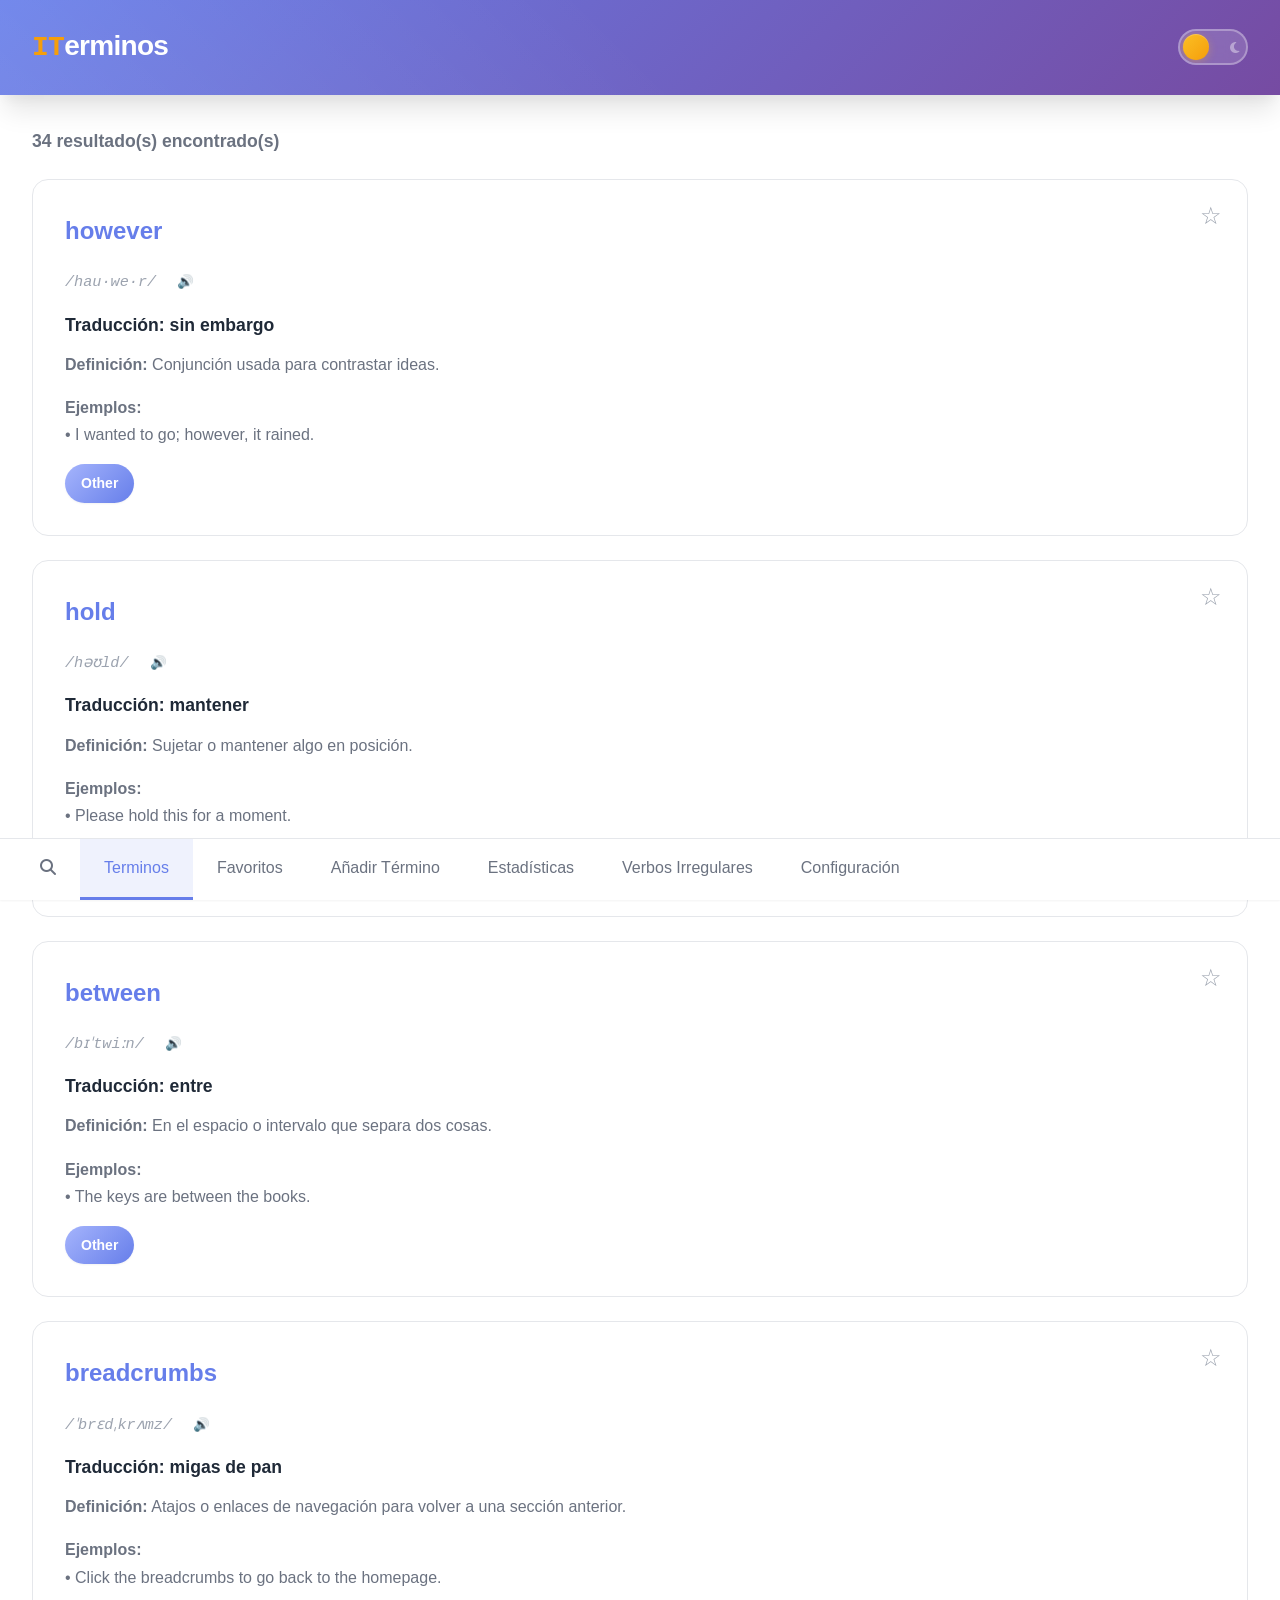
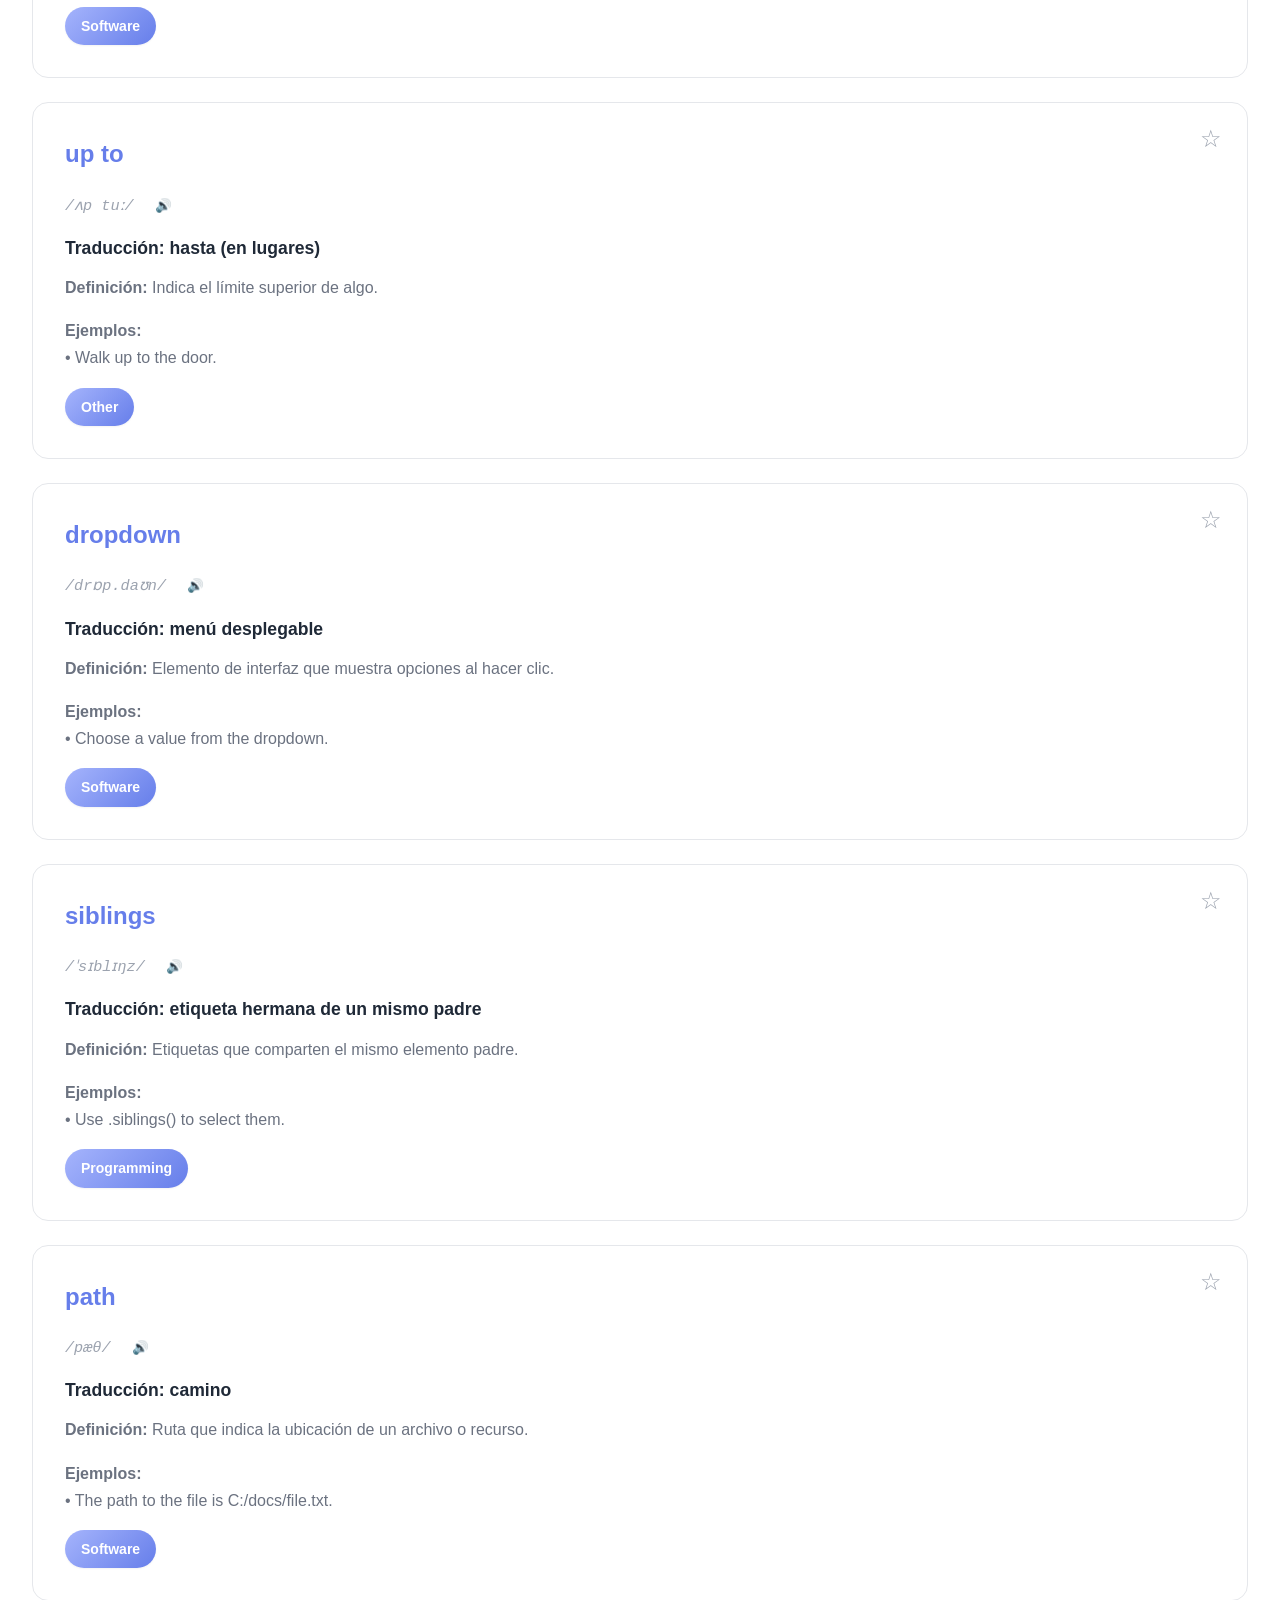
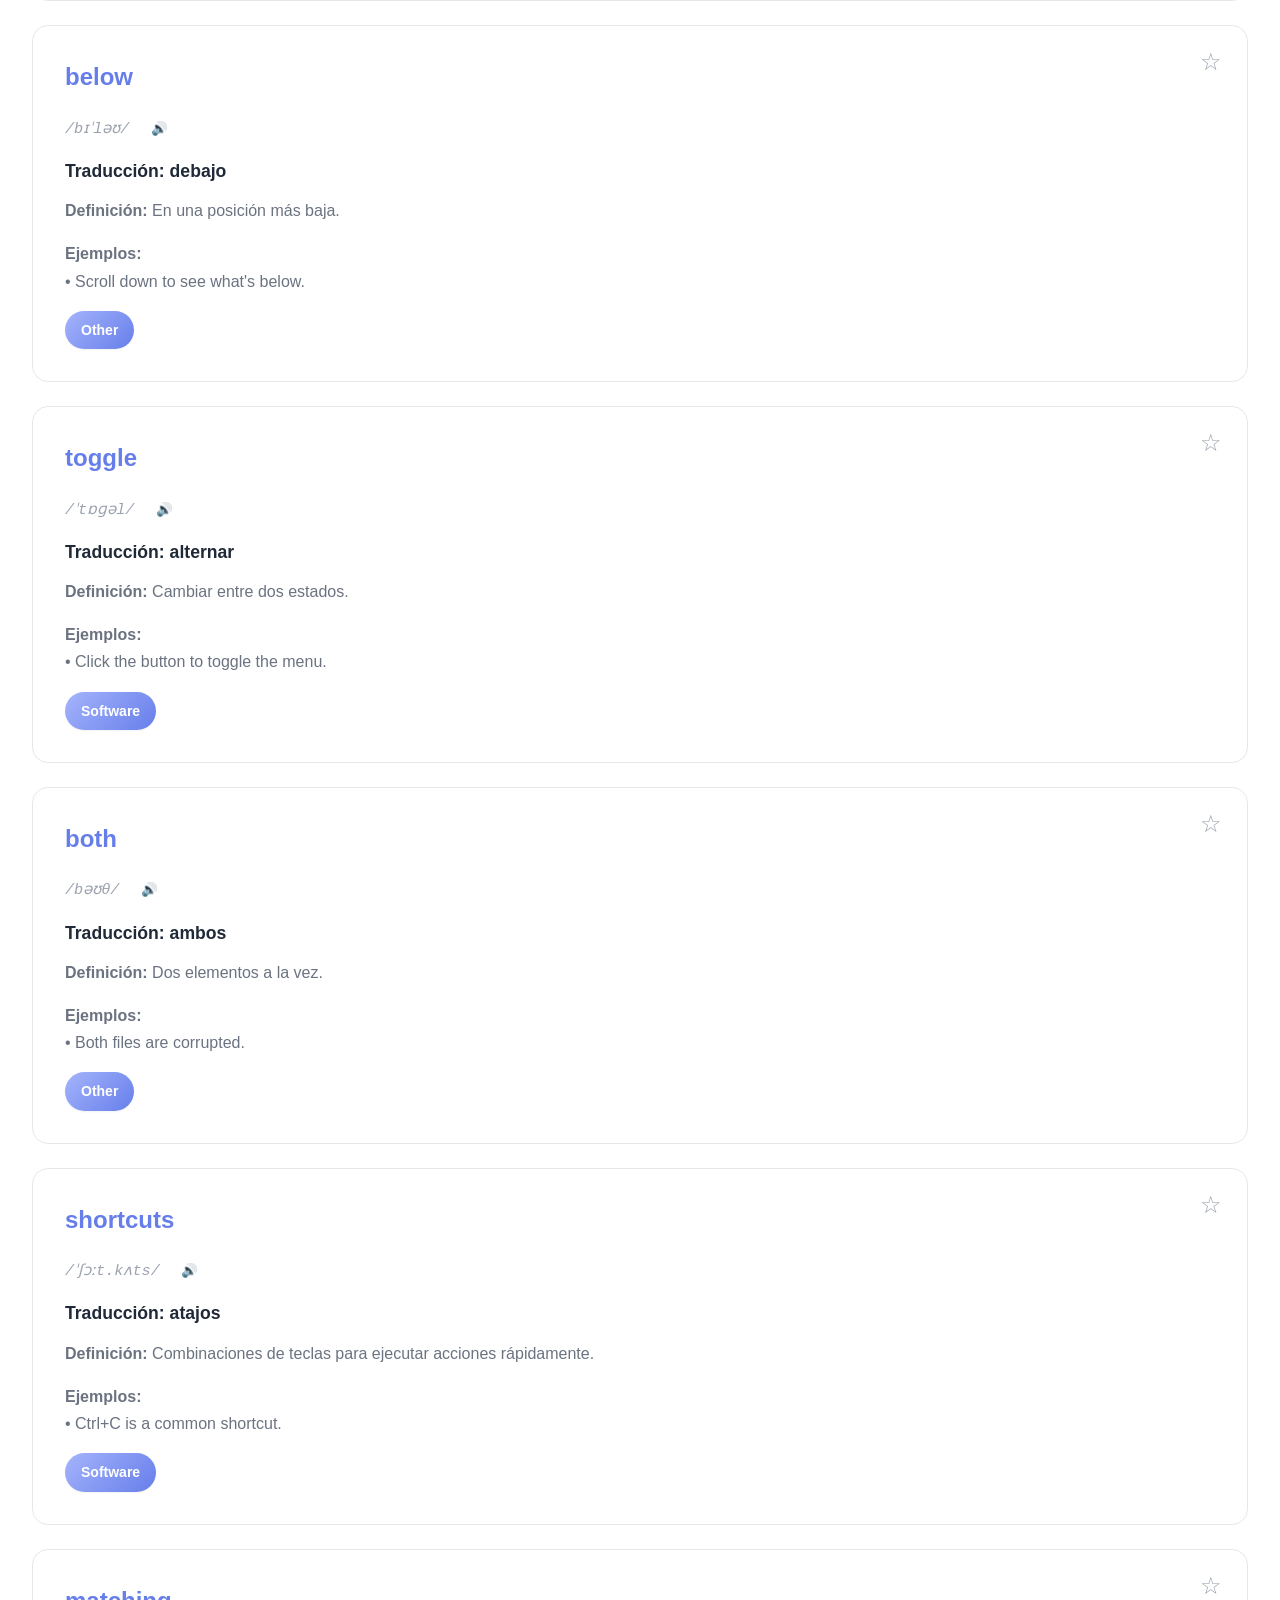
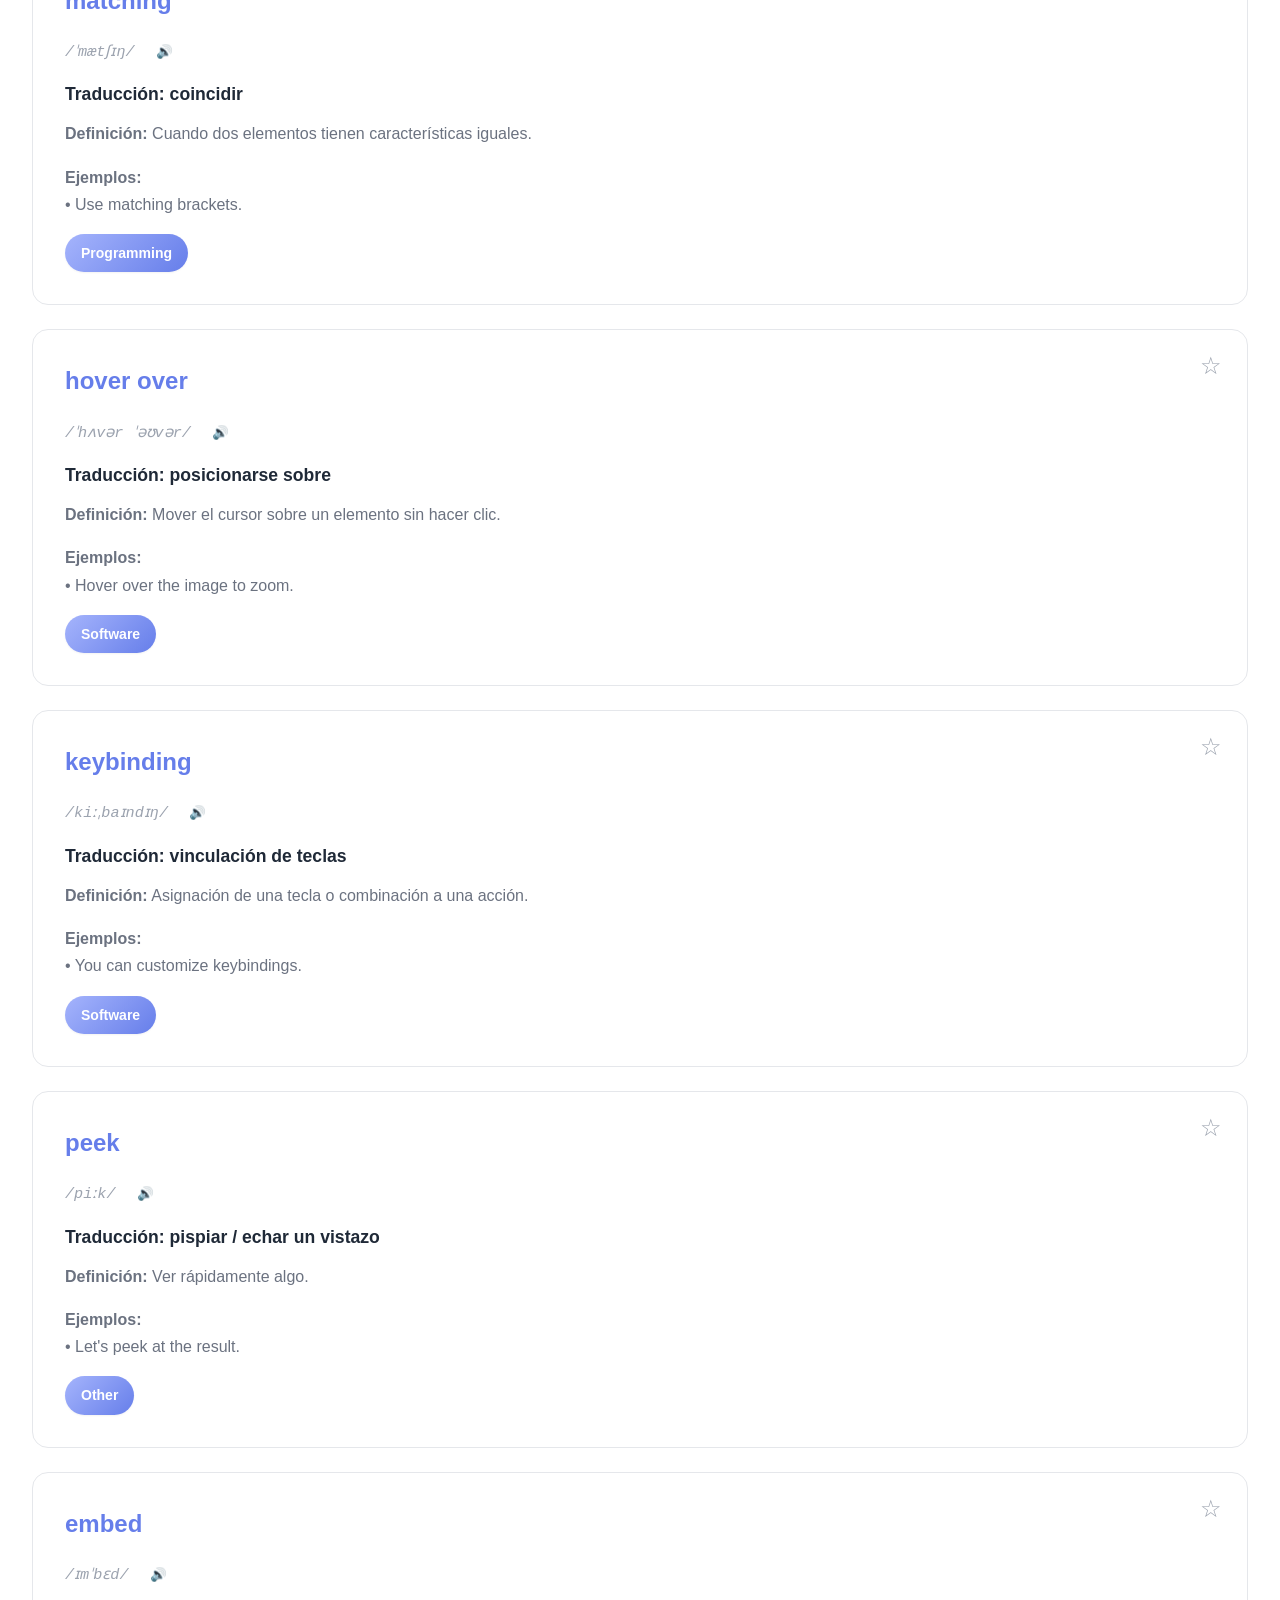
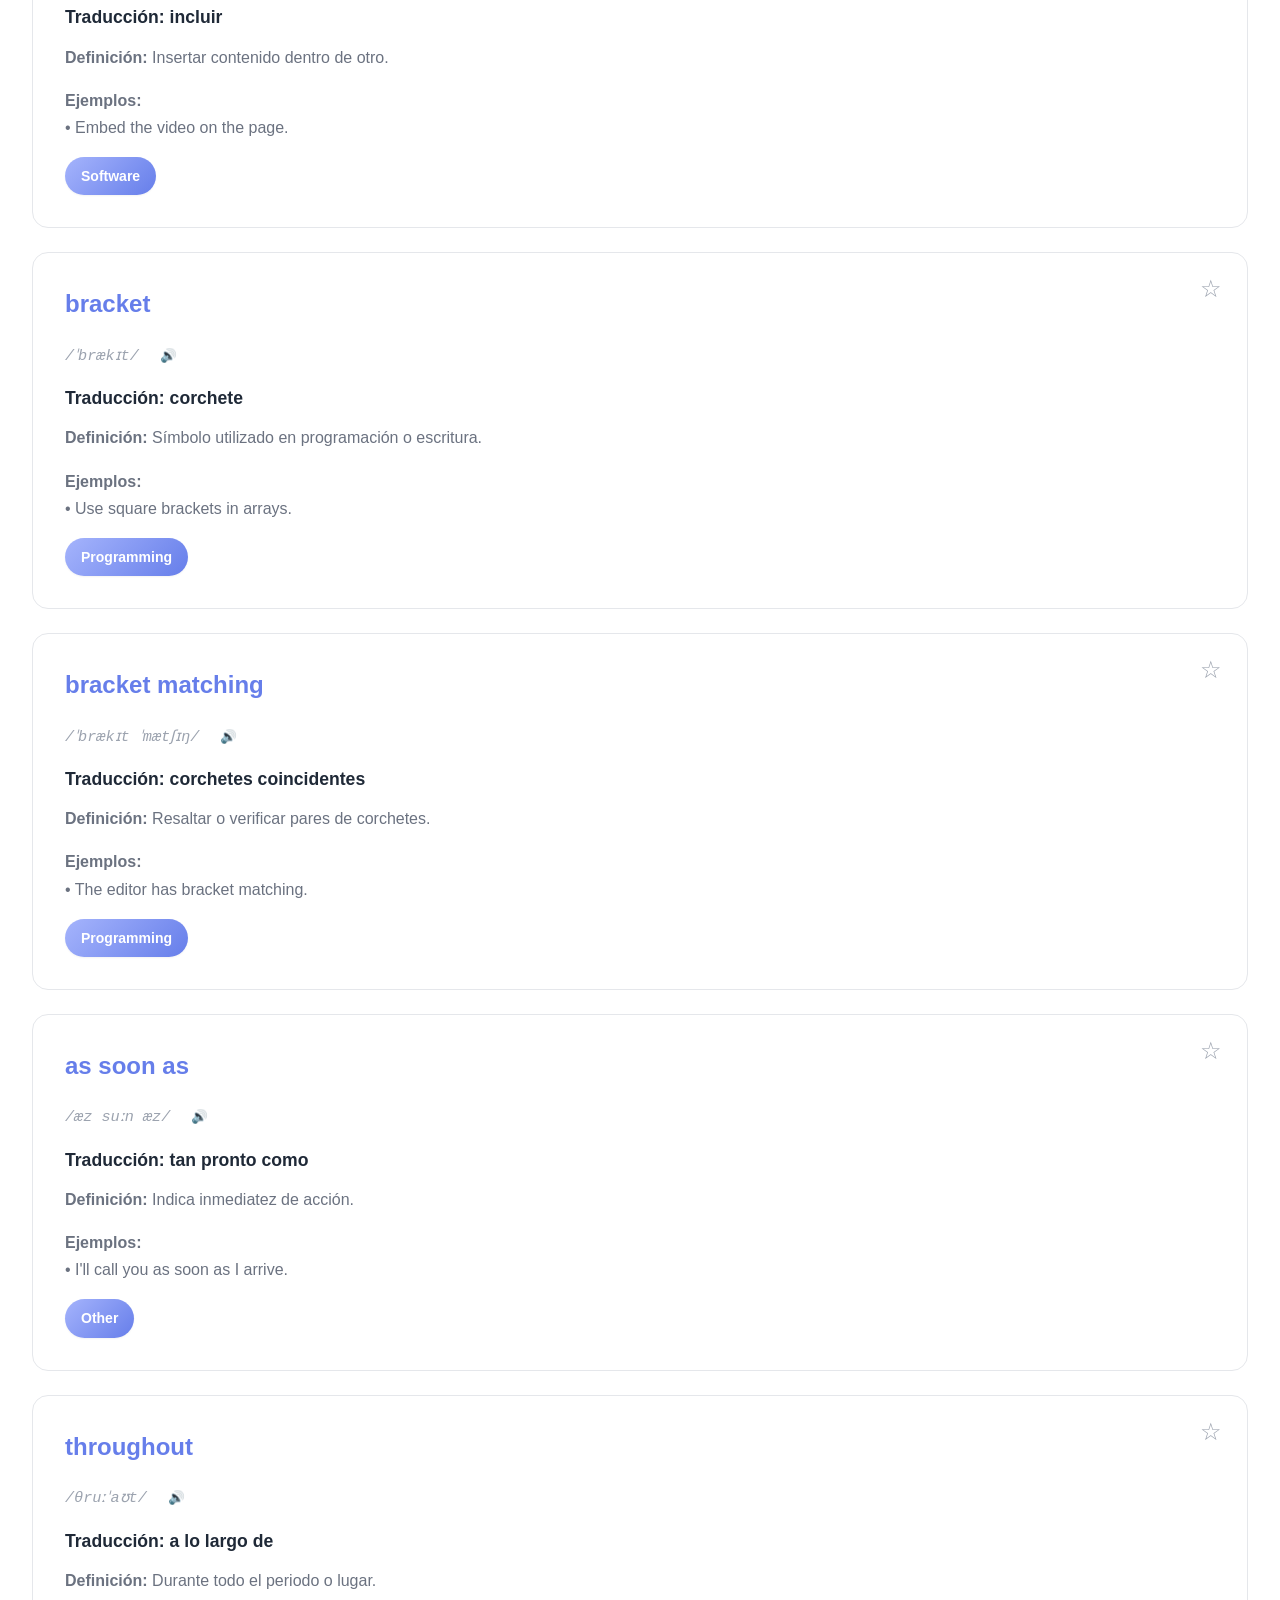
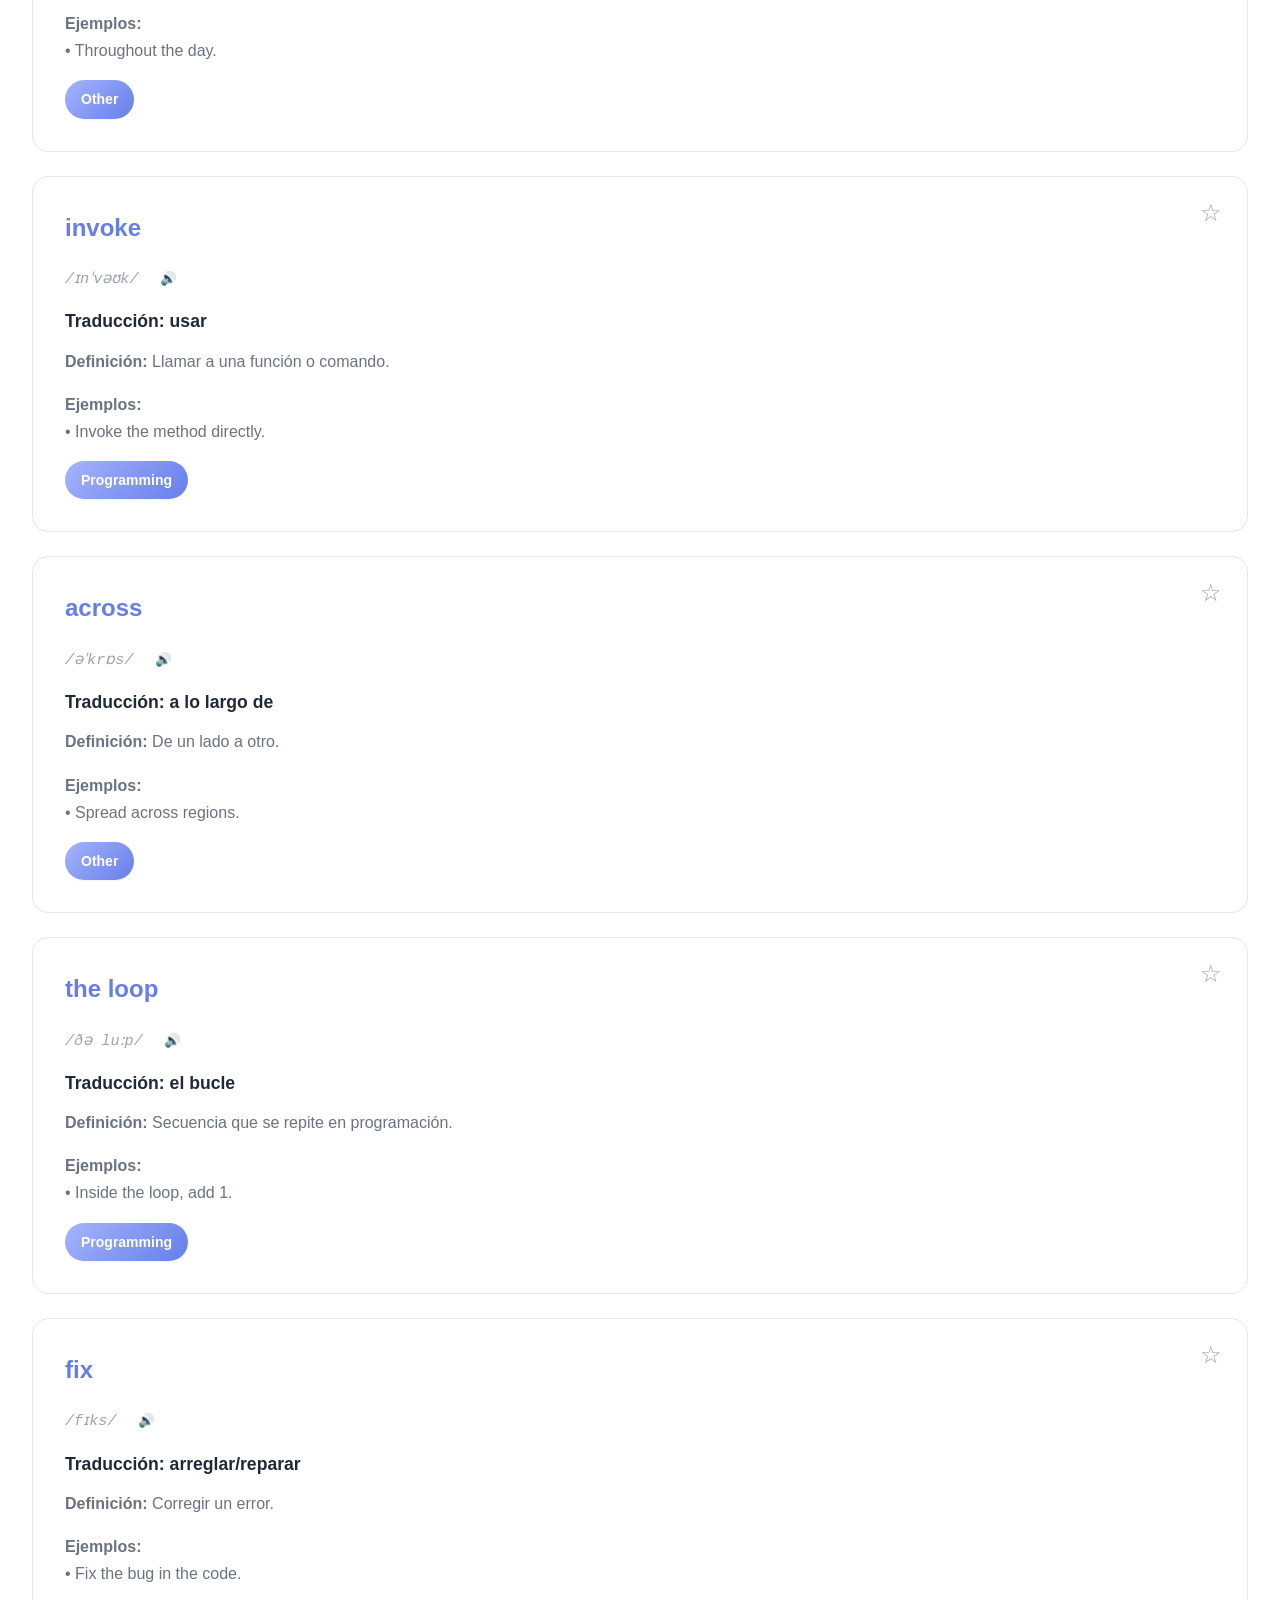
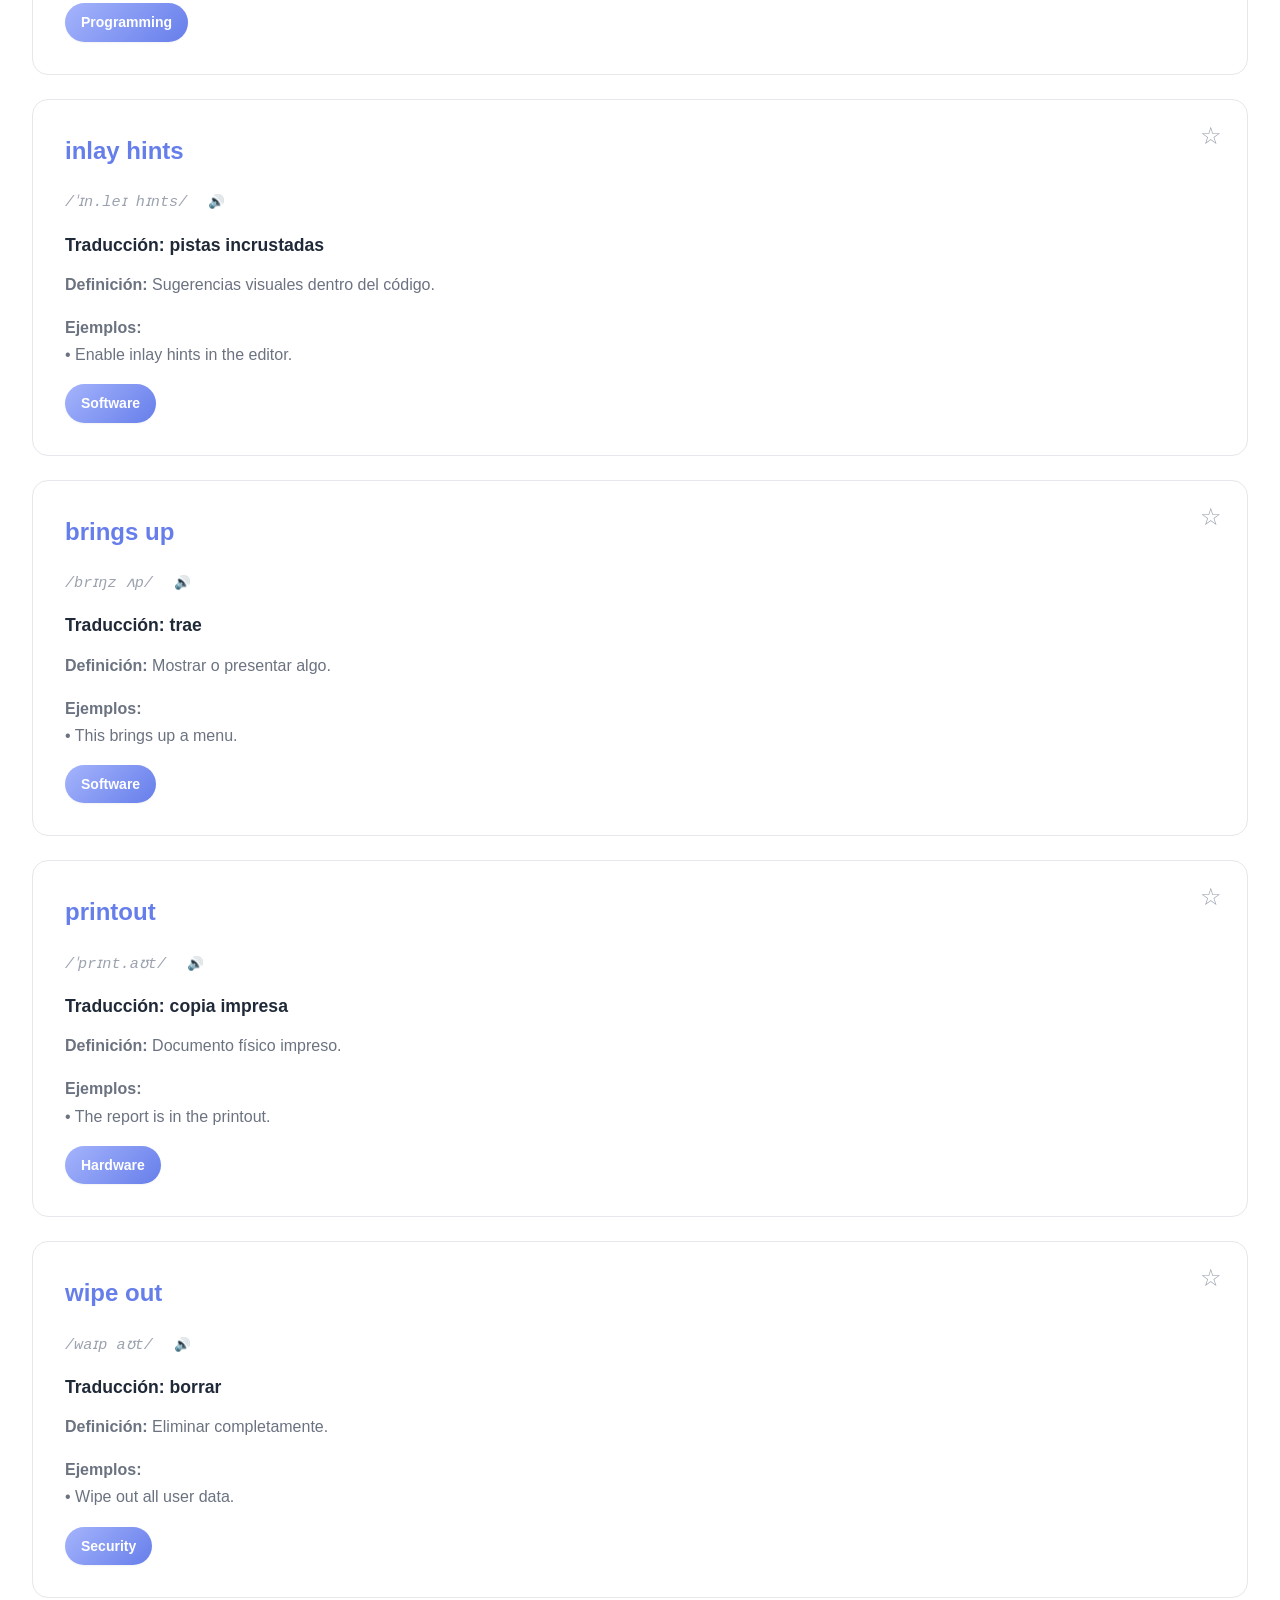
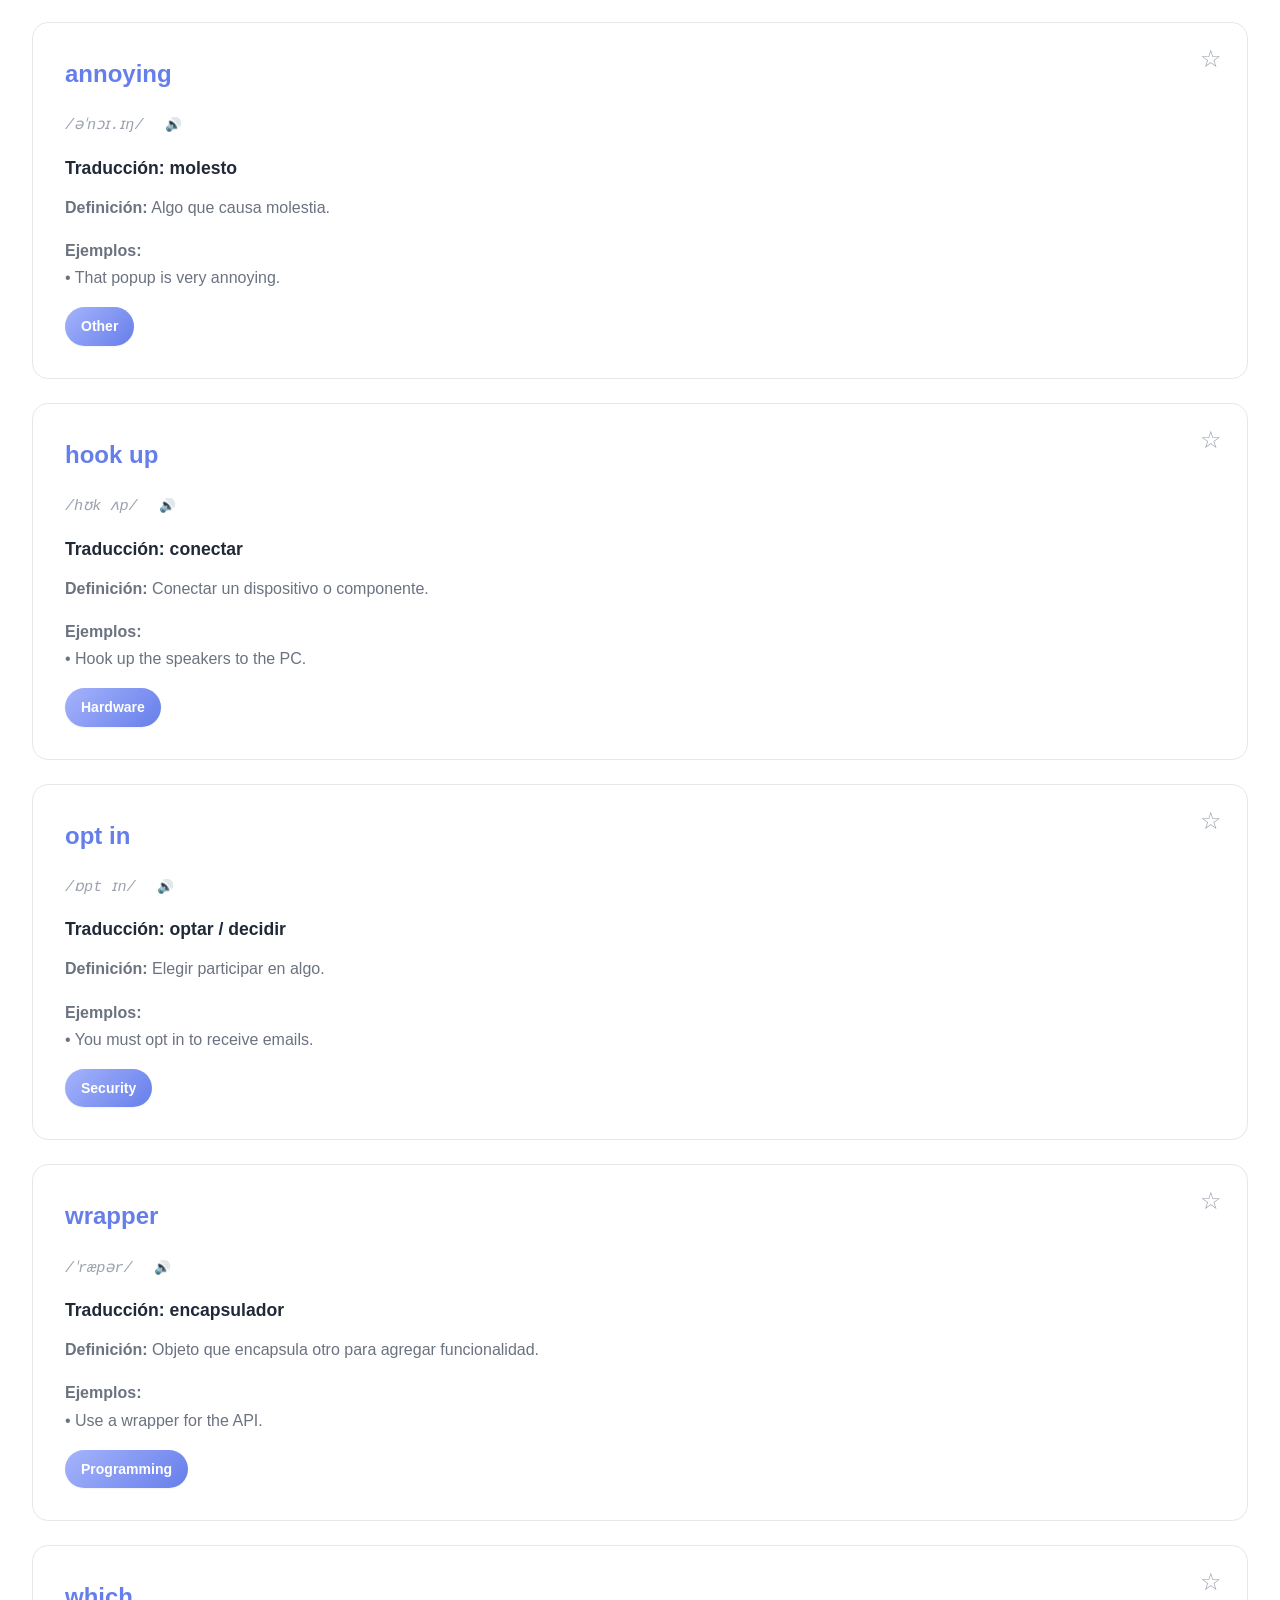
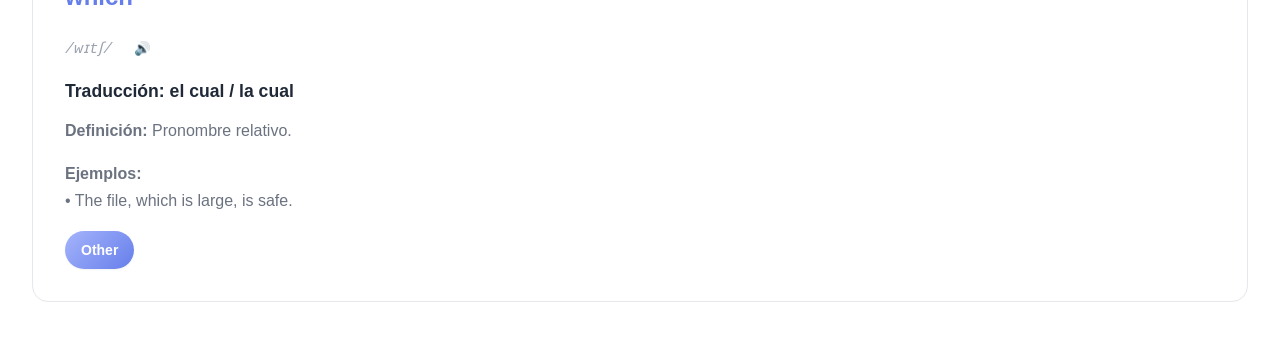
==== index.html @ ffeda6a2 "commit inicial" ====
<!DOCTYPE html>
<html lang="es">
<head>
    <meta charset="UTF-8">
    <meta name="viewport" content="width=device-width, initial-scale=1.0">
    <title>ITermino</title>
    <link rel="stylesheet" href="styles.css">
    <link rel="manifest" href="manifest.json">
    <link rel="stylesheet" href="https://cdnjs.cloudflare.com/ajax/libs/font-awesome/6.5.0/css/all.min.css">
    <meta name="theme-color" content="#4285f4">
</head>
<body>
    <header>
        <h1><samp class="titulo">IT</samp>erminos</h1>
        <div class="theme-toggle" data-tooltip="Cambiar tema">
            <button id="theme-switch" aria-label="Cambiar entre tema claro y oscuro">
                <span class="icon-light"><i class="fas fa-sun"></i></span>
                <span class="icon-dark"><i class="fas fa-moon"></i></span>
            </button>
        </div>
    </header>

    <nav>
        <ul>
            <li><a href="#" id="search-button"><i class="fas fa-search"></i></a></li>
            <li><a href="#search" class="active" data-tab="search">Terminos</a></li>
            <li><a href="#favorites" data-tab="favorites">Favoritos</a></li>
            <li><a href="#add" data-tab="add">Añadir Término</a></li>
            <li><a href="#stats" data-tab="stats">Estadísticas</a></li>
            <li><a href="#irregular-verbs" data-tab="irregular-verbs">Verbos Irregulares</a></li>
            <li><a href="#settings" data-tab="settings">Configuración</a></li>
        </ul>
    </nav>

    <main>
        <!-- Sección de búsqueda -->
        <section id="search" class="tab-content active">
            <div id="search-results" class="search-results">
                <div id="results-count" class="results-count"></div>
                <ul id="results-list"></ul>
            </div>
        </section>

        <!-- Sección de favoritos -->
        <section id="favorites" class="tab-content">
            <h2>Términos favoritos</h2>
            <div class="favorites-controls">
                <select id="favorites-sort" aria-label="Ordenar favoritos">
                    <option value="alpha">Alfabéticamente</option>
                    <option value="recent">Más recientes</option>
                    <option value="category">Por categoría</option>
                </select>
                <button id="export-favorites" class="small-button">Exportar favoritos</button>
            </div>
            <ul id="favorites-list" class="favorites-list"></ul>
            <div id="no-favorites" class="no-data-message">
                <p>No tienes términos favoritos guardados.</p>
                <p>Marca términos como favoritos haciendo clic en el ícono ⭐ al buscar términos.</p>
            </div>
        </section>

        <!-- Sección para añadir términos -->
        <section id="add" class="tab-content">
            <h2>Añadir nuevo término</h2>
            <form id="add-term-form">
                <div class="form-group">
                    <label for="term-input">Término en inglés:</label>
                    <input type="text" id="term-input" required>
                    <div class="validation-message" id="term-validation"></div>
                </div>
                
                <div class="form-group">
                    <label for="pronunciation-input">Pronunciación:</label>
                    <input type="text" id="pronunciation-input">
                    <button type="button" id="generate-pronunciation" class="small-button">Generar</button>
                </div>
                
                <div class="form-group">
                    <label for="translation-input">Traducción al español:</label>
                    <input type="text" id="translation-input" required>
                    <div class="validation-message" id="translation-validation"></div>
                </div>
                
                <div class="form-group">
                    <label for="definition-input">Definición:</label>
                    <textarea id="definition-input" rows="3" required></textarea>
                    <div class="validation-message" id="definition-validation"></div>
                </div>
                
                <div class="form-group">
                    <label for="example-input">Ejemplo de uso:</label>
                    <textarea id="example-input" rows="2"></textarea>
                </div>
                
                <div class="form-group">
                    <label for="category-input">Categoría:</label>
                    <select id="category-input" required>
                        <option value="">Selecciona una categoría</option>
                        <option value="programming">Programación</option>
                        <option value="networking">Redes</option>
                        <option value="security">Seguridad</option>
                        <option value="hardware">Hardware</option>
                        <option value="software">Software</option>
                        <option value="other">Otra</option>
                    </select>
                    <div class="validation-message" id="category-validation"></div>
                </div>
                
                <div class="form-group" id="other-category-group" style="display: none;">
                    <label for="other-category-input">Especificar categoría:</label>
                    <input type="text" id="other-category-input">
                </div>
                
                <div class="form-actions">
                    <button type="submit" class="primary-button">Guardar término</button>
                    <button type="reset" class="secondary-button">Limpiar</button>
                </div>
            </form>
            
            <div class="import-export">
                <h3>Importar/Exportar términos</h3>
                <div class="import-container">
                    <label for="import-file" class="file-input-label">Seleccionar archivo</label>
                    <input type="file" id="import-file" accept=".json,.csv,.txt">
                    <button id="import-button" class="small-button" disabled>Importar</button>
                </div>
                <div class="export-container">
                    <button id="export-json" class="small-button">Exportar JSON</button>
                    <button id="export-csv" class="small-button">Exportar CSV</button>
                    <button id="export-txt" class="small-button">Exportar TXT</button>
                </div>
            </div>
        </section>

        <!-- Sección de estadísticas -->
        <section id="stats" class="tab-content">
            <h2>Estadísticas del glosario</h2>
            
            <div class="stats-grid">
                <div class="stat-card">
                    <h3>Total de términos</h3>
                    <div class="stat-value" id="total-terms">0</div>
                </div>
                <div class="stat-card">
                    <h3>Términos favoritos</h3>
                    <div class="stat-value" id="favorite-terms">0</div>
                </div>
                <div class="stat-card">
                    <h3>Búsquedas realizadas</h3>
                    <div class="stat-value" id="total-searches">0</div>
                </div>
                <div class="stat-card">
                    <h3>Términos añadidos hoy</h3>
                    <div class="stat-value" id="terms-today">0</div>
                </div>
            </div>
            
            <div class="stats-charts">
                <div class="chart-container">
                    <h3>Términos por categoría</h3>
                    <canvas id="categories-chart"></canvas>
                </div>
                <div class="chart-container">
                    <h3>Términos más buscados</h3>
                    <ul id="top-searches" class="top-list"></ul>
                </div>
            </div>
            
            <div class="stats-actions">
                <button id="reset-stats" class="secondary-button">Reiniciar estadísticas</button>
                <button id="export-stats" class="small-button">Exportar estadísticas</button>
            </div>
        </section>

        <section id="irregular-verbs" class="tab-content">
            <h2>Verbos Irregulares en Pasado Simple</h2>
            
            <!-- Agregar buscador de verbos -->
            <div class="verbs-search-container">
                <div class="search-input-container">
                    <input type="text" id="verbs-search-input" placeholder="Buscar verbo irregular..." aria-label="Buscar verbo irregular">
                    <button id="clear-verbs-search" class="small-button" aria-label="Limpiar búsqueda">Limpiar</button>
                </div>
                <div id="verbs-count" class="results-count"></div>
            </div>
            
            <table class="verb-table">
                <thead>
                    <tr>
                        <th>Infinitivo</th>
                        <th>Pasado Simple</th>
                    </tr>
                </thead>
                <tbody id="verbs-table-body">
                    <!-- Se completa desde JS -->
                </tbody>
            </table>
        </section>

        <!-- Sección de configuración -->
        <section id="settings" class="tab-content">
            <h2>Configuración</h2>
            
            <div class="settings-group">
                <h3>Apariencia</h3>
                <div class="setting-item">
                    <label for="theme-toggle-setting">Tema oscuro:</label>
                    <div class="theme-toggle" data-tooltip="Cambiar tema">
                        <button id="theme-switch-setting" aria-label="Cambiar entre tema claro y oscuro">
                            <span class="icon-light">☀️</span>
                            <span class="icon-dark">🌙</span>
                        </button>
                    </div>
                </div>
                <div class="setting-item">
                    <label for="font-size">Tamaño de fuente:</label>
                    <input type="range" id="font-size" min="80" max="120" step="10" value="100">
                    <span id="font-size-value">100%</span>
                </div>
            </div>
            
            <div class="settings-group">
                <h3>Pronunciación</h3>
                <div class="setting-item">
                    <label for="voice-select">Voz:</label>
                    <select id="voice-select">
                        <option value="">Cargando voces...</option>
                    </select>
                </div>
                <div class="setting-item">
                    <label for="speech-rate">Velocidad:</label>
                    <input type="range" id="speech-rate" min="0.5" max="2" step="0.1" value="1">
                    <span id="speech-rate-value">1x</span>
                </div>
                <div class="setting-item">
                    <button id="test-voice" class="small-button">Probar voz</button>
                </div>
            </div>
            
            <div class="settings-group">
                <h3>Datos</h3>
                <div class="setting-item">
                    <button id="backup-data" class="small-button">Crear copia de seguridad</button>
                    <button id="restore-data" class="small-button">Restaurar datos</button>
                </div>
                <div class="setting-item">
                    <button id="clear-data" class="danger-button">Borrar todos los datos</button>
                </div>
            </div>
            
            <div class="settings-group">
                <h3>Acerca de</h3>
                <div class="about-info">
                    <p><strong>Glosario Técnico de Inglés</strong></p>
                    <p>Versión 2.0</p>
                    <p>Desarrollado con ❤️ para ayudarte a aprender terminología técnica en inglés</p>
                </div>
            </div>
        </section>

        <div id="search-modal" class="search-modal hidden">
            <div class="search-modal-content">
                <div class="search-header">
                <h2>Buscar término</h2>
                <button id="close-search-modal" class="small-button">✕</button>
                </div>
                <input id="search-input" class="search-input" type="text" placeholder="Buscar término...">

                <div class="search-container">
                    <div class="search-filters">
                        <select id="category-filter" aria-label="Filtrar por categoría">
                            <option value="">Todas las categorías</option>
                            <option value="programming">Programación</option>
                            <option value="networking">Redes</option>
                            <option value="security">Seguridad</option>
                            <option value="hardware">Hardware</option>
                            <option value="software">Software</option>
                        </select>
                        <div class="search-options">
                            <label><input type="checkbox" id="exact-match"> Coincidencia exacta</label>
                            <label><input type="checkbox" id="search-description"> Buscar en descripciones</label>
                        </div>

                        <div class="search-advanced">
                            <label>Ordenar por:
                                <select id="sort-filter">
                                <option value="alpha">Alfabético</option>
                                <option value="category">Categoría</option>
                                <option value="favorites">Favoritos primero</option>
                                </select>
                            </label>
                            <label><input type="checkbox" id="only-favorites"> Solo favoritos</label>
                        </div>
                    </div>
                </div>
            </div>
        </div>
    </main>

    <!-- Modal para detalles de término -->
    <div id="term-modal" class="modal">
        <div class="modal-content">
            <span class="close-modal">&times;</span>
            <div id="term-details">
                <div class="term-header">
                    <h2 id="modal-term"></h2>
                    <div class="term-actions">
                        <button id="pronounce-term" class="icon-button" aria-label="Pronunciar término">🔊</button>
                        <button id="toggle-favorite" class="icon-button" aria-label="Marcar como favorito">☆</button>
                    </div>
                </div>
                <div class="term-pronunciation">
                    <span id="modal-pronunciation"></span>
                </div>
                <div class="term-translation">
                    <h3>Traducción:</h3>
                    <p id="modal-translation"></p>
                </div>
                <div class="term-definition">
                    <h3>Definición:</h3>
                    <p id="modal-definition"></p>
                </div>
                <div class="term-example">
                    <h3>Ejemplo:</h3>
                    <p id="modal-example"></p>
                </div>
                <div class="term-category">
                    <span id="modal-category" class="category-tag"></span>
                </div>
                <div class="term-footer">
                    <button id="edit-term" class="small-button">Editar</button>
                    <button id="delete-term" class="danger-button">Eliminar</button>
                </div>
            </div>
        </div>
    </div>

    <!-- Modal de confirmación -->
    <div id="confirm-modal" class="modal">
        <div class="modal-content small-modal">
            <span class="close-modal">&times;</span>
            <h3 id="confirm-title">Confirmar acción</h3>
            <p id="confirm-message">¿Estás seguro de que deseas realizar esta acción?</p>
            <div class="modal-actions">
                <button id="confirm-yes" class="danger-button">Sí</button>
                <button id="confirm-no" class="secondary-button">No</button>
            </div>
        </div>
    </div>

    <!-- Notificaciones -->
    <div id="notification" class="notification"></div>

    <script src="script.js"></script>
    <script>
        // Registrar Service Worker para PWA
        if ('serviceWorker' in navigator) {
            navigator.serviceWorker.register('sw.js')
                .then(reg => console.log('Service Worker registrado'))
                .catch(err => console.error('Error al registrar Service Worker:', err));
        }
    </script>
</body>
</html>
---- styles.css ----
/* Enhanced Modern Styles for Technical English Glossary */

:root {
  /* Enhanced Color Palette */
  --primary-gradient: linear-gradient(135deg, #667eea 0%, #764ba2 100%);
  --primary-color: #667eea;
  --primary-dark: #5a67d8;
  --primary-light: #a5b4fc;
  --secondary-color: #10b981;
  --accent-color: #f59e0b;
  --danger-color: #ef4444;
  --success-color: #10b981;
  --warning-color: #f59e0b;
  --info-color: #3b82f6;

  /* Enhanced Text Colors */
  --text-primary: #1f2937;
  --text-secondary: #6b7280;
  --text-muted: #9ca3af;

  /* Enhanced Background Colors */
  --bg-primary: #ffffff;
  --bg-secondary: #f9fafb;
  --bg-tertiary: #f3f4f6;
  --bg-card: #ffffff;
  --bg-overlay: rgba(0, 0, 0, 0.5);

  /* Enhanced Border & Shadow */
  --border-color: #e5e7eb;
  --border-radius-sm: 6px;
  --border-radius: 12px;
  --border-radius-lg: 16px;
  --border-radius-xl: 24px;

  --shadow-sm: 0 1px 2px 0 rgba(0, 0, 0, 0.05);
  --shadow: 0 4px 6px -1px rgba(0, 0, 0, 0.1), 0 2px 4px -1px rgba(0, 0, 0, 0.06);
  --shadow-md: 0 10px 15px -3px rgba(0, 0, 0, 0.1), 0 4px 6px -2px rgba(0, 0, 0, 0.05);
  --shadow-lg: 0 20px 25px -5px rgba(0, 0, 0, 0.1), 0 10px 10px -5px rgba(0, 0, 0, 0.04);
  --shadow-xl: 0 25px 50px -12px rgba(0, 0, 0, 0.25);

  /* Typography */
  --font-family: "Inter", -apple-system, BlinkMacSystemFont, "Segoe UI", Roboto, sans-serif;
  --font-mono: "JetBrains Mono", "Fira Code", Consolas, monospace;

  /* Transitions */
  --transition-fast: 0.15s ease-out;
  --transition: 0.2s ease-out;
  --transition-slow: 0.3s ease-out;
}

/* Dark Theme */
[data-theme="dark"] {
  --primary-gradient: linear-gradient(135deg, #4c51bf 0%, #553c9a 100%);
  --primary-color: #818cf8;
  --primary-dark: #6366f1;
  --primary-light: #a5b4fc;
  --secondary-color: #34d399;
  --accent-color: #fbbf24;
  --danger-color: #f87171;
  --success-color: #34d399;
  --warning-color: #fbbf24;
  --info-color: #60a5fa;

  --text-primary: #f9fafb;
  --text-secondary: #d1d5db;
  --text-muted: #9ca3af;

  --bg-primary: #111827;
  --bg-secondary: #1f2937;
  --bg-tertiary: #374151;
  --bg-card: #1f2937;
  --bg-overlay: rgba(0, 0, 0, 0.8);

  --border-color: #374151;
  --shadow-sm: 0 1px 2px 0 rgba(0, 0, 0, 0.3);
  --shadow: 0 4px 6px -1px rgba(0, 0, 0, 0.3), 0 2px 4px -1px rgba(0, 0, 0, 0.2);
  --shadow-md: 0 10px 15px -3px rgba(0, 0, 0, 0.3), 0 4px 6px -2px rgba(0, 0, 0, 0.2);
  --shadow-lg: 0 20px 25px -5px rgba(0, 0, 0, 0.4), 0 10px 10px -5px rgba(0, 0, 0, 0.2);
  --shadow-xl: 0 25px 50px -12px rgba(0, 0, 0, 0.6);
}

/* Reset & Base Styles */
* {
  box-sizing: border-box;
  margin: 0;
  padding: 0;
}

*::before,
*::after {
  box-sizing: border-box;
}

html {
  scroll-behavior: smooth;
}

body {
  font-family: var(--font-family);
  background: var(--bg-primary);
  color: var(--text-primary);
  line-height: 1.6;
  font-size: 16px;
  transition: background-color var(--transition), color var(--transition);
  min-height: 100vh;
  display: flex;
  flex-direction: column;
  -webkit-font-smoothing: antialiased;
  -moz-osx-font-smoothing: grayscale;
}

/* Enhanced Header */
header {
  background: var(--primary-gradient);
  color: white;
  padding: 1.5rem 2rem;
  display: flex;
  justify-content: space-between;
  align-items: center;
  box-shadow: var(--shadow-lg);
  position: relative;
  overflow: hidden;
}

header::before {
  content: "";
  position: absolute;
  top: 0;
  left: 0;
  right: 0;
  bottom: 0;
  background: linear-gradient(45deg, rgba(255, 255, 255, 0.1) 0%, transparent 50%);
  pointer-events: none;
}

header h1 {
  font-size: 1.75rem;
  font-weight: 700;
  letter-spacing: -0.025em;
  position: relative;
  z-index: 1;
}

/* Enhanced Theme Toggle Button */
.theme-toggle {
  position: relative;
  z-index: 1;
}

#theme-switch,
#theme-switch-setting {
  position: relative;
  width: 70px;
  height: 36px;
  background: rgba(255, 255, 255, 0.15);
  border: 2px solid rgba(255, 255, 255, 0.3);
  border-radius: 50px;
  cursor: pointer;
  transition: all 0.4s cubic-bezier(0.4, 0, 0.2, 1);
  backdrop-filter: blur(10px);
  overflow: hidden;
  display: flex;
  align-items: center;
  justify-content: space-between;
  padding: 0 6px;
}

#theme-switch::before,
#theme-switch-setting::before {
  content: "";
  position: absolute;
  top: 3px;
  left: 3px;
  width: 26px;
  height: 26px;
  background: linear-gradient(135deg, #fbbf24, #f59e0b);
  border-radius: 50%;
  transition: all 0.4s cubic-bezier(0.4, 0, 0.2, 1);
  box-shadow: 0 2px 8px rgba(251, 191, 36, 0.3), inset 0 1px 0 rgba(255, 255, 255, 0.2);
  z-index: 2;
}

/* Dark mode active state */
[data-theme="dark"] #theme-switch::before,
[data-theme="dark"] #theme-switch-setting::before {
  transform: translateX(34px);
  background: linear-gradient(135deg, #6366f1, #4f46e5);
  box-shadow: 0 2px 8px rgba(99, 102, 241, 0.3), inset 0 1px 0 rgba(255, 255, 255, 0.2);
}

#theme-switch:hover,
#theme-switch-setting:hover {
  background: rgba(255, 255, 255, 0.25);
  border-color: rgba(255, 255, 255, 0.5);
  transform: scale(1.05);
  box-shadow: 0 4px 20px rgba(255, 255, 255, 0.2);
}

#theme-switch:active,
#theme-switch-setting:active {
  transform: scale(0.98);
}

/* Icons inside the toggle */
.icon-light,
.icon-dark {
  color: white;
  position: relative;
  z-index: 1;
  font-size: 14px;
  transition: all 0.3s ease;
  opacity: 0.7;
}

/* Show/hide icons based on theme */
[data-theme="light"] .icon-light,
:root:not([data-theme]) .icon-light {
  opacity: 1;
  transform: scale(1.1);
}

[data-theme="light"] .icon-dark,
:root:not([data-theme]) .icon-dark {
  opacity: 0.4;
  transform: scale(0.9);
}

[data-theme="dark"] .icon-dark {
  opacity: 1;
  transform: scale(1.1);
}

[data-theme="dark"] .icon-light {
  opacity: 0.4;
  transform: scale(0.9);
}

/* Glow effect for active icon */
[data-theme="light"] .icon-light,
:root:not([data-theme]) .icon-light {
  text-shadow: 0 0 8px rgba(251, 191, 36, 0.6);
}

[data-theme="dark"] .icon-dark {
  text-shadow: 0 0 8px rgba(99, 102, 241, 0.6);
}

/* Enhanced Navigation */
nav {
  background: var(--bg-card);
  box-shadow: var(--shadow-sm);
  position: fixed;
  border-top: 1px solid var(--border-color);
  bottom: 0;
    left: 0;
  right: 0;
  z-index: 50;  
  overflow-x: auto;
  overflow-y: hidden;
  white-space: nowrap;
}

nav ul {
  display: flex;
  list-style: none;
  overflow-x: auto;
  scrollbar-width: none;
  -ms-overflow-style: none;
  padding: 0 1rem;
}

nav ul::-webkit-scrollbar {
  display: none;
}

nav ul li {
  flex: 0 0 auto;
}

nav ul li a {
  display: block;
  padding: 1rem 1.5rem;
  color: var(--text-secondary);
  text-decoration: none;
  font-weight: 500;
  transition: all var(--transition);
  border-bottom: 3px solid transparent;
  position: relative;
  white-space: nowrap;
}

nav ul li a:hover {
  color: var(--primary-color);
  background: rgba(102, 126, 234, 0.05);
}

nav ul li a.active {
  color: var(--primary-color);
  border-bottom-color: var(--primary-color);
  background: rgba(102, 126, 234, 0.1);
}

/* Enhanced Main Content */
main {
  flex: 1;
  padding: 2rem;
  max-width: 1400px;
  margin: 0 auto;
  width: 100%;
}

.tab-content {
  display: none;
  animation: fadeInUp 0.4s ease-out;
}

.tab-content.active {
  display: block;
}

/* Enhanced Search Section */
.search-container {
  margin-bottom: 2rem;
}

.search-filters {
  display: flex;
  flex-wrap: wrap;
  gap: 1rem;
  align-items: center;
  padding: 1.5rem;
  background: var(--bg-secondary);
  border-radius: var(--border-radius-lg);
  border: 1px solid var(--border-color);
}

#category-filter {
  padding: 0.75rem 1rem;
  border: 1px solid var(--border-color);
  border-radius: var(--border-radius);
  background: var(--bg-card);
  color: var(--text-primary);
  font-weight: 500;
  transition: all var(--transition);
  min-width: 180px;
}

#category-filter:focus {
  outline: none;
  border-color: var(--primary-color);
  box-shadow: 0 0 0 3px rgba(102, 126, 234, 0.1);
}

.search-options {
  display: flex;
  gap: 1.5rem;
  flex-wrap: wrap;
}

.search-options label {
  display: flex;
  align-items: center;
  gap: 0.5rem;
  cursor: pointer;
  font-weight: 500;
  color: var(--text-secondary);
  transition: color var(--transition);
}

.search-options label:hover {
  color: var(--text-primary);
}

.search-options input[type="checkbox"] {
  width: 18px;
  height: 18px;
  accent-color: var(--primary-color);
}

/* Enhanced Search Results */
.search-results {
  margin-bottom: 2rem;
}

.results-count {
  margin-bottom: 1.5rem;
  font-weight: 600;
  color: var(--text-secondary);
  font-size: 1.1rem;
}

#results-list {
  list-style: none;
  display: grid;
  gap: 1.5rem;
}

.result-item {
  padding: 2rem;
  background: var(--bg-card);
  border-radius: var(--border-radius-lg);
  border: 1px solid var(--border-color);
  transition: all var(--transition);
  cursor: pointer;
  position: relative;
  overflow: hidden;
}

/* Agregar estilos específicos para el botón de favoritos en las tarjetas de resultados */

.result-item .favorite-button {
  position: absolute;
  top: 1rem;
  right: 1rem;
  background: none;
  border: none;
  font-size: 1.5rem;
  cursor: pointer;
  transition: all var(--transition);
  width: 40px;
  height: 40px;
  display: flex;
  align-items: center;
  justify-content: center;
  border-radius: 50%;
  z-index: 10;
  color: var(--text-muted);
}

.result-item .favorite-button:hover {
  background: rgba(251, 191, 36, 0.1);
  transform: scale(1.1);
  color: #fbbf24;
}

.result-item .favorite-button.favorited {
  color: #fbbf24;
  text-shadow: 0 0 10px rgba(251, 191, 36, 0.5);
  animation: favoriteAdded 0.6s ease-out;
}

.result-item .favorite-button:not(.favorited):hover {
  color: #fbbf24;
}

/* Animación cuando se agrega a favoritos */
@keyframes favoriteAdded {
  0% {
    transform: scale(1);
  }
  50% {
    transform: scale(1.3);
  }
  75%{
    transform: scale(0.7);
  }
  100% {
    transform: scale(1);
  }
}

/* Ajustar el padding del contenido para hacer espacio al botón de favoritos */
.result-item .result-header {
  display: flex;
  justify-content: space-between;
  align-items: flex-start;
  margin-bottom: 1rem;
  padding-right: 3rem; /* Espacio para el botón de favoritos */
}

.result-item:hover {
  transform: translateY(-4px);
  box-shadow: var(--shadow-lg);
  border-color: var(--primary-color);
}

.result-item:hover::before {
  transform: scaleX(1);
}

.result-term {
  font-weight: 700;
  font-size: 1.5rem;
  color: var(--primary-color);
  margin-bottom: 0.25rem;
}

.result-pronunciation {
  font-family: var(--font-mono);
  font-style: italic;
  color: var(--text-muted);
  margin-bottom: 1rem;
  font-size: 0.95rem;
}

.result-pronunciation button {
  background: none;
  border: none;
  color: var(--primary-color);
  cursor: pointer;
  margin-left: 0.5rem;
  padding: 0.25rem;
  border-radius: var(--border-radius-sm);
  transition: all var(--transition);
}

.result-pronunciation button:hover {
  background: rgba(102, 126, 234, 0.1);
  transform: scale(1.1);
}

.result-translation {
  font-weight: 600;
  margin-bottom: 0.75rem;
  font-size: 1.1rem;
}

.result-definition {
  margin-bottom: 1rem;
  line-height: 1.7;
  color: var(--text-secondary);
}

.result-category {
  display: inline-flex;
  align-items: center;
  padding: 0.5rem 1rem;
  background: linear-gradient(135deg, var(--primary-light), var(--primary-color));
  color: white;
  border-radius: var(--border-radius-xl);
  font-size: 0.875rem;
  font-weight: 600;
  text-transform: capitalize;
  box-shadow: var(--shadow-sm);
}

/* Enhanced Buttons */
.primary-button {
  padding: 0.875rem 2rem;
  background: var(--primary-gradient);
  color: white;
  border: none;
  border-radius: var(--border-radius);
  cursor: pointer;
  font-weight: 600;
  font-size: 1rem;
  transition: all var(--transition);
  box-shadow: var(--shadow);
  position: relative;
  overflow: hidden;
}

.primary-button::before {
  content: "";
  position: absolute;
  top: 0;
  left: -100%;
  width: 100%;
  height: 100%;
  background: linear-gradient(90deg, transparent, rgba(255, 255, 255, 0.2), transparent);
  transition: left 0.5s;
}

.primary-button:hover {
  transform: translateY(-2px);
  box-shadow: var(--shadow-lg);
}

.primary-button:hover::before {
  left: 100%;
}

.primary-button:active {
  transform: translateY(0);
}

.secondary-button {
  padding: 0.875rem 2rem;
  background: transparent;
  color: var(--primary-color);
  border: 2px solid var(--primary-color);
  border-radius: var(--border-radius);
  cursor: pointer;
  font-weight: 600;
  font-size: 1rem;
  transition: all var(--transition);
  position: relative;
  overflow: hidden;
}

.secondary-button::before {
  content: "";
  position: absolute;
  top: 0;
  left: 0;
  width: 0;
  height: 100%;
  background: var(--primary-color);
  transition: width var(--transition);
  z-index: -1;
}

.secondary-button:hover {
  color: white;
  transform: translateY(-2px);
  box-shadow: var(--shadow-md);
}

.secondary-button:hover::before {
  width: 100%;
}

.small-button {
  padding: 0.625rem 1.25rem;
  background: var(--bg-secondary);
  color: var(--text-primary);
  border: 1px solid var(--border-color);
  border-radius: var(--border-radius);
  cursor: pointer;
  font-size: 0.875rem;
  font-weight: 500;
  transition: all var(--transition);
}

.small-button:hover {
  background: var(--bg-tertiary);
  transform: translateY(-1px);
  box-shadow: var(--shadow);
}

.danger-button {
  padding: 0.875rem 2rem;
  background: var(--danger-color);
  color: white;
  border: none;
  border-radius: var(--border-radius);
  cursor: pointer;
  font-weight: 600;
  font-size: 1rem;
  transition: all var(--transition);
  box-shadow: var(--shadow);
}

.danger-button:hover {
  background: #dc2626;
  transform: translateY(-2px);
  box-shadow: var(--shadow-lg);
}

/* Enhanced Form Styles */
.form-group {
  margin-bottom: 1.5rem;
}

.form-group label {
  display: block;
  margin-bottom: 0.5rem;
  font-weight: 600;
  color: var(--text-primary);
}

.form-group input,
.form-group textarea,
.form-group select {
  width: 100%;
  padding: 0.875rem 1rem;
  border: 2px solid var(--border-color);
  border-radius: var(--border-radius);
  background: var(--bg-card);
  color: var(--text-primary);
  font-family: inherit;
  font-size: 1rem;
  transition: all var(--transition);
}

.form-group input:focus,
.form-group textarea:focus,
.form-group select:focus {
  outline: none;
  border-color: var(--primary-color);
  box-shadow: 0 0 0 3px rgba(102, 126, 234, 0.1);
  transform: translateY(-1px);
}

/* Enhanced Stats Section */
.stats-grid {
  display: grid;
  grid-template-columns: repeat(auto-fit, minmax(250px, 1fr));
  gap: 1.5rem;
  margin-bottom: 2rem;
}

.stat-card {
  padding: 2rem;
  background: var(--bg-card);
  border-radius: var(--border-radius-lg);
  border: 1px solid var(--border-color);
  text-align: center;
  transition: all var(--transition);
  position: relative;
  overflow: hidden;
}

.stat-card::before {
  content: "";
  position: absolute;
  top: 0;
  left: 0;
  right: 0;
  height: 4px;
  background: var(--primary-gradient);
}

.stat-card:hover {
  transform: translateY(-4px);
  box-shadow: var(--shadow-lg);
}

.stat-card h3 {
  font-size: 1rem;
  margin-bottom: 1rem;
  color: var(--text-secondary);
  font-weight: 600;
}

.stat-value {
  font-size: 2.5rem;
  font-weight: 800;
  background: var(--primary-gradient);
  -webkit-background-clip: text;
  -webkit-text-fill-color: transparent;
  background-clip: text;
}

/* Enhanced Table Styles */
.verb-table {
  width: 100%;
  border-collapse: collapse;
  margin-top: 1rem;
  background: var(--bg-card);
  border-radius: var(--border-radius-lg);
  overflow: hidden;
  box-shadow: var(--shadow);
}

.verb-table th,
.verb-table td {
  padding: 1rem 1.5rem;
  text-align: left;
  border-bottom: 1px solid var(--border-color);
}

.verb-table th {
  background: var(--primary-gradient);
  color: white;
  font-weight: 700;
  text-transform: uppercase;
  letter-spacing: 0.05em;
  font-size: 0.875rem;
}

.verb-table tr:hover {
  background: var(--bg-secondary);
}

.verb-table tr:last-child td {
  border-bottom: none;
}

/* Estilos para el buscador de verbos irregulares */
.verbs-search-container {
  margin-bottom: 2rem;
}

.verbs-search-container .search-input-container {
  display: flex;
  gap: 1rem;
  align-items: center;
  margin-bottom: 1rem;
}

#verbs-search-input {
  flex: 1;
  padding: 0.875rem 1rem;
  border: 2px solid var(--border-color);
  border-radius: var(--border-radius);
  font-size: 1rem;
  background: var(--bg-card);
  color: var(--text-primary);
  transition: all var(--transition);
  box-shadow: var(--shadow-sm);
}

#verbs-search-input:focus {
  outline: none;
  border-color: var(--primary-color);
  box-shadow: 0 0 0 3px rgba(102, 126, 234, 0.1), var(--shadow);
  transform: translateY(-1px);
}

#clear-verbs-search {
  padding: 0.875rem 1.5rem;
  background: var(--bg-secondary);
  color: var(--text-primary);
  border: 1px solid var(--border-color);
  border-radius: var(--border-radius);
  cursor: pointer;
  font-weight: 500;
  transition: all var(--transition);
  white-space: nowrap;
}

#clear-verbs-search:hover {
  background: var(--bg-tertiary);
  transform: translateY(-1px);
  box-shadow: var(--shadow);
}

/* Estilos para resaltar coincidencias */
.verb-table mark {
  background: linear-gradient(135deg, #fbbf24, #f59e0b);
  color: white;
  padding: 0.1rem 0.3rem;
  border-radius: 3px;
  font-weight: 600;
}

/* Settings Styles */
.settings-group {
  margin-bottom: 2rem;
  padding: 1.5rem;
  background: var(--bg-card);
  border-radius: var(--border-radius-lg);
  border: 1px solid var(--border-color);
  box-shadow: var(--shadow-sm);
}

.settings-group h3 {
  margin-bottom: 1.5rem;
  color: var(--primary-color);
  font-size: 1.25rem;
  font-weight: 700;
  border-bottom: 2px solid var(--border-color);
  padding-bottom: 0.5rem;
}

.setting-item {
  display: flex;
  align-items: center;
  justify-content: space-between;
  margin-bottom: 1rem;
  padding: 0.75rem 0;
}

.setting-item:last-child {
  margin-bottom: 0;
}

.setting-item label {
  font-weight: 600;
  color: var(--text-primary);
  margin-right: 1rem;
}

.setting-item input[type="range"] {
  flex: 1;
  max-width: 200px;
  margin: 0 1rem;
  accent-color: var(--primary-color);
}

.setting-item select {
  flex: 1;
  max-width: 250px;
  padding: 0.5rem;
  border: 1px solid var(--border-color);
  border-radius: var(--border-radius);
  background: var(--bg-card);
  color: var(--text-primary);
}

.setting-item span {
  min-width: 50px;
  text-align: center;
  font-weight: 600;
  color: var(--primary-color);
}

.about-info {
  text-align: center;
  color: var(--text-secondary);
}

.about-info p {
  margin-bottom: 0.5rem;
}

.about-info p:first-child {
  font-weight: 700;
  color: var(--text-primary);
  font-size: 1.1rem;
}

/* Enhanced Modal */
.modal {
  display: none;
  position: fixed;
  top: 0;
  left: 0;
  width: 100%;
  height: 100%;
  background: var(--bg-overlay);
  z-index: 100;
  backdrop-filter: blur(8px);
  overflow-y: auto;
}

.modal-content {
  position: relative;
  background: var(--bg-card);
  margin: 5vh auto;
  padding: 2.5rem;
  border-radius: var(--border-radius-lg);
  max-width: 600px;
  box-shadow: var(--shadow-xl);
  animation: modalSlideIn 0.3s ease-out;
  border: 1px solid var(--border-color);
}

.close-modal {
  position: absolute;
  top: 1.5rem;
  right: 1.5rem;
  font-size: 1.5rem;
  cursor: pointer;
  color: var(--text-muted);
  transition: all var(--transition);
  width: 32px;
  height: 32px;
  display: flex;
  align-items: center;
  justify-content: center;
  border-radius: 50%;
}

.close-modal:hover {
  color: var(--danger-color);
  background: rgba(239, 68, 68, 0.1);
}

/* Enhanced Notifications */
.notification {
  position: fixed;
  bottom: 2rem;
  right: 2rem;
  padding: 1rem 1.5rem;
  border-radius: var(--border-radius);
  color: white;
  font-weight: 600;
  box-shadow: var(--shadow-lg);
  z-index: 1000;
  transform: translateX(400px);
  opacity: 0;
  transition: all var(--transition);
  backdrop-filter: blur(10px);
}

.notification.show {
  transform: translateX(0);
  opacity: 1;
}

.notification.success {
  background: linear-gradient(135deg, var(--success-color), #059669);
}

.notification.error {
  background: linear-gradient(135deg, var(--danger-color), #dc2626);
}

.notification.info {
  background: linear-gradient(135deg, var(--info-color), #2563eb);
}

.notification.warning {
  background: linear-gradient(135deg, var(--warning-color), #d97706);
}

/* Enhanced Animations */
@keyframes fadeInUp {
  from {
    opacity: 0;
    transform: translateY(20px);
  }
  to {
    opacity: 1;
    transform: translateY(0);
  }
}

@keyframes modalSlideIn {
  from {
    opacity: 0;
    transform: translateY(-50px) scale(0.95);
  }
  to {
    opacity: 1;
    transform: translateY(0) scale(1);
  }
}

@keyframes spin {
  to {
    transform: rotate(360deg);
  }
}

/* Enhanced Responsive Design */
@media (max-width: 1024px) {
  main {
    padding: 1.5rem;
  }

  .stats-grid {
    grid-template-columns: repeat(auto-fit, minmax(200px, 1fr));
  }
}

@media (max-width: 768px) {
  main {
    padding: 1rem;
  }

  header {
    padding: 1rem;
    flex-direction: column;
    gap: 1rem;
  }

  header h1 {
    font-size: 1.5rem;
  }

  nav ul {
    padding: 0 0.5rem;
  }

  nav ul li a {
    padding: 0.75rem 1rem;
    font-size: 0.9rem;
  }

  .search-filters {
    flex-direction: column;
    align-items: stretch;
  }

  .search-options {
    flex-direction: column;
    gap: 1rem;
  }

  .stats-grid {
    grid-template-columns: 1fr 1fr;
    gap: 1rem;
  }

  .stat-card {
    padding: 1.5rem;
  }

  .stat-value {
    font-size: 2rem;
  }

  .modal-content {
    margin: 2rem 1rem;
    padding: 2rem;
  }

  .result-item {
    padding: 1.5rem;
  }

  .result-term {
    font-size: 1.25rem;
  }

  .setting-item {
    flex-direction: column;
    align-items: stretch;
    gap: 0.5rem;
  }

  .setting-item input[type="range"],
  .setting-item select {
    max-width: none;
    margin: 0;
  }
}

@media (max-width: 480px) {
  .stats-grid {
    grid-template-columns: 1fr;
  }

  .verb-table th,
  .verb-table td {
    padding: 0.75rem;
    font-size: 0.9rem;
  }

  .notification {
    bottom: 1rem;
    right: 1rem;
    left: 1rem;
    transform: translateY(100px);
  }

  .notification.show {
    transform: translateY(0);
  }
}

/* Utility Classes */
.hidden {
  display: none !important;
}

.sr-only {
  position: absolute;
  width: 1px;
  height: 1px;
  padding: 0;
  margin: -1px;
  overflow: hidden;
  clip: rect(0, 0, 0, 0);
  white-space: nowrap;
  border-width: 0;
}

/* Custom Scrollbar */
::-webkit-scrollbar {
  width: 8px;
  height: 8px;
}

::-webkit-scrollbar-track {
  background: var(--bg-secondary);
}

::-webkit-scrollbar-thumb {
  background: var(--border-color);
  border-radius: 4px;
}

::-webkit-scrollbar-thumb:hover {
  background: var(--text-muted);
}

/* Focus Styles for Accessibility */
*:focus-visible {
  outline: 2px solid var(--primary-color);
  outline-offset: 2px;
}

/* Print Styles */
@media print {
  header,
  nav,
  .theme-toggle,
  .modal {
    display: none !important;
  }

  body {
    background: white !important;
    color: black !important;
  }

  .result-item {
    break-inside: avoid;
    box-shadow: none !important;
    border: 1px solid #ccc !important;
  }
}

/* Favorite Button Styles */
.favorite-button {
  position: absolute;
  top: 1rem;
  right: 1rem;
  background: none;
  border: none;
  font-size: 1.5rem;
  cursor: pointer;
  transition: all var(--transition);
  width: 40px;
  height: 40px;
  display: flex;
  align-items: center;
  justify-content: center;
  border-radius: 50%;
  z-index: 10;
}

.favorite-button:hover {
  background: rgba(255, 255, 255, 0.1);
  transform: scale(1.1);
}

.favorite-button.favorited {
  color: #fbbf24;
  text-shadow: 0 0 10px rgba(251, 191, 36, 0.5);
}

.favorite-button:not(.favorited) {
  color: var(--text-muted);
}

.favorite-button:not(.favorited):hover {
  color: #fbbf24;
}

/* Favorite animation */
.favorite-button.favorited {
  animation: favoriteAdded 0.6s ease-out;
}

@keyframes favoriteAdded {
  0% {
    transform: scale(1);
  }
  50% {
    transform: scale(1.3);
  }
  100% {
    transform: scale(1);
  }
}

/* Favorites section styles */
.favorites-list {
  display: grid;
  gap: 1.5rem;
  margin-top: 1.5rem;
  list-style: none;
}

.favorite-item {
  padding: 1.5rem;
  background: var(--bg-card);
  border-radius: var(--border-radius-lg);
  border: 1px solid var(--border-color);
  transition: all var(--transition);
  position: relative;
  cursor: pointer;
}

.favorite-item:hover {
  transform: translateY(-2px);
  box-shadow: var(--shadow-md);
  border-color: var(--primary-color);
}

.favorite-item::before {
  content: "";
  position: absolute;
  top: 0;
  left: 0;
  right: 0;
  height: 3px;
  background: linear-gradient(135deg, #fbbf24, #f59e0b);
}

.favorite-item .favorite-term {
  font-weight: 700;
  font-size: 1.25rem;
  color: var(--primary-color);
  margin-bottom: 0.5rem;
}

.favorite-item .favorite-translation {
  font-weight: 600;
  margin-bottom: 0.5rem;
  color: var(--text-primary);
}

.favorite-item .favorite-category {
  display: inline-block;
  padding: 0.25rem 0.75rem;
  background: var(--primary-light);
  color: var(--primary-dark);
  border-radius: var(--border-radius-xl);
  font-size: 0.8rem;
  font-weight: 600;
  text-transform: capitalize;
}

.favorite-remove {
  position: absolute;
  top: 1rem;
  right: 1rem;
  background: none;
  border: none;
  color: var(--danger-color);
  font-size: 1.2rem;
  cursor: pointer;
  width: 32px;
  height: 32px;
  display: flex;
  align-items: center;
  justify-content: center;
  border-radius: 50%;
  transition: all var(--transition);
  opacity: 0.7;
}

.favorite-remove:hover {
  background: rgba(239, 68, 68, 0.1);
  opacity: 1;
  transform: scale(1.1);
}

/* Empty favorites state */
.no-favorites {
  text-align: center;
  padding: 3rem 2rem;
  color: var(--text-secondary);
}

.no-favorites h3 {
  margin-bottom: 1rem;
  color: var(--text-primary);
}

.no-favorites p {
  margin-bottom: 0.5rem;
  line-height: 1.6;
}

/* Controles de favoritos */
.favorites-controls {
  display: flex;
  justify-content: space-between;
  align-items: center;
  margin-bottom: 1.5rem;
  flex-wrap: wrap;
  gap: 1rem;
}

#favorites-sort {
  padding: 0.5rem 1rem;
  border: 1px solid var(--border-color);
  border-radius: var(--border-radius);
  background: var(--bg-card);
  color: var(--text-primary);
  font-weight: 500;
}

#export-favorites {
  padding: 0.5rem 1rem;
  background: var(--primary-color);
  color: white;
  border: none;
  border-radius: var(--border-radius);
  cursor: pointer;
  font-weight: 500;
  transition: all var(--transition);
}

#export-favorites:hover {
  background: var(--primary-dark);
  transform: translateY(-1px);
}

.titulo{
  color: var(--accent-color);
}







/* From Uiverse.io by vnuny */ 
.container {
  position: fixed;
  bottom: 30px;
  right: 0;
  z-index: 100;
  margin-bottom: 1.5rem;
  box-sizing: border-box;
  width: fit-content;
}

.mainbox {
  box-sizing: border-box;
  position: relative;
  width: 230px;
  height: 50px;
  display: flex;
  flex-direction: row-reverse;
  align-items: center;
  justify-content: center;
  border-radius: 160px;
  background-color: var(--bg-tertiary);
  transition: all 0.3s ease;
}

.checkbox:focus {
  border: none;
  outline: none;
}

.checkbox:checked {
  right: 10px;
}

.checkbox:checked ~ .mainbox {
  width: 50px;
}

.checkbox:checked ~ .mainbox .search-input {
  width: 0;
  height: 0px;
}

.checkbox:checked ~ .mainbox .iconContainer {
  padding-right: 8px;
}

.checkbox {
  box-sizing: border-box;
  width: 30px;
  height: 30px;
  position: absolute;
  right: 17px;
  top: 10px;
  z-index: 9;
  cursor: pointer;
  appearance: none;
}

.search-input {
  box-sizing: border-box;
  height: 100%;
  width: 170px;
  background-color: transparent;
  border: none;
  outline: none;
  padding-bottom: 4px;
  padding-left: 10px;
  font-size: 1em;
  color: white;
  transition: all 0.3s ease;
  font-family: system-ui, -apple-system, BlinkMacSystemFont, 'Segoe UI', Roboto, Oxygen, Ubuntu, Cantarell, 'Open Sans', 'Helvetica Neue', sans-serif;
}

.searc-input::placeholder {
  color: rgba(255, 255, 255, 0.776);
}

.iconContainer {
  box-sizing: border-box;
  padding-top: 5px;
  width: fit-content;
  transition: all 0.3s ease;
}

.search_icon {
  box-sizing: border-box;
  fill: white;
  font-size: 1.3em;
}

.search-modal {
  position: fixed;
  bottom: 0;
  left: 0;
  right: 0;
  max-height: 90vh;
  background: var(--bg-card);
  border-top: 3px solid var(--primary-color);
  box-shadow: 0 -5px 20px rgba(0, 0, 0, 0.2);
  padding: 1rem;
  transition: 0.3s ease;
  transform: translateY(100%);
  opacity: 0;
  z-index: 1000;
}

.search-modal.visible {
  transform: translateY(0);
  opacity: 1;
}

.search-modal .search-header {
  display: flex;
  justify-content: space-between;
  align-items: center;
  margin-bottom: 1rem;
}

.search-modal .search-input {
  width: 100%;
  padding: 0.75rem;
  font-size: 1rem;
  border: 2px solid var(--border-color);
  border-radius: var(--border-radius);
  margin-bottom: 1rem;
}

.search-modal .search-advanced {
  display: flex;
  gap: 1rem;
  flex-wrap: wrap;
  margin-bottom: 1rem;
}

.hidden {
  display: none;
}




.search-modal {
  position: fixed;
  bottom: 0;
  left: 0;
  right: 0;
  max-height: 90vh;
  background: var(--bg-card);
  border-top: 3px solid var(--primary-color);
  box-shadow: 0 -5px 20px rgba(0, 0, 0, 0.2);
  padding: 1rem;
  transition: transform 0.4s ease, opacity 0.3s ease;
  transform: translateY(100%);
  opacity: 0;
  z-index: 1000;
}

.search-modal.visible {
  transform: translateY(0);
  opacity: 1;
}

.search-modal .search-header {
  display: flex;
  justify-content: space-between;
  align-items: center;
  margin-bottom: 1rem;
}

.search-advanced {
  display: flex;
  gap: 1rem;
  flex-wrap: wrap;
  margin: 1rem 0;
}

.hidden {
  display: none;
}
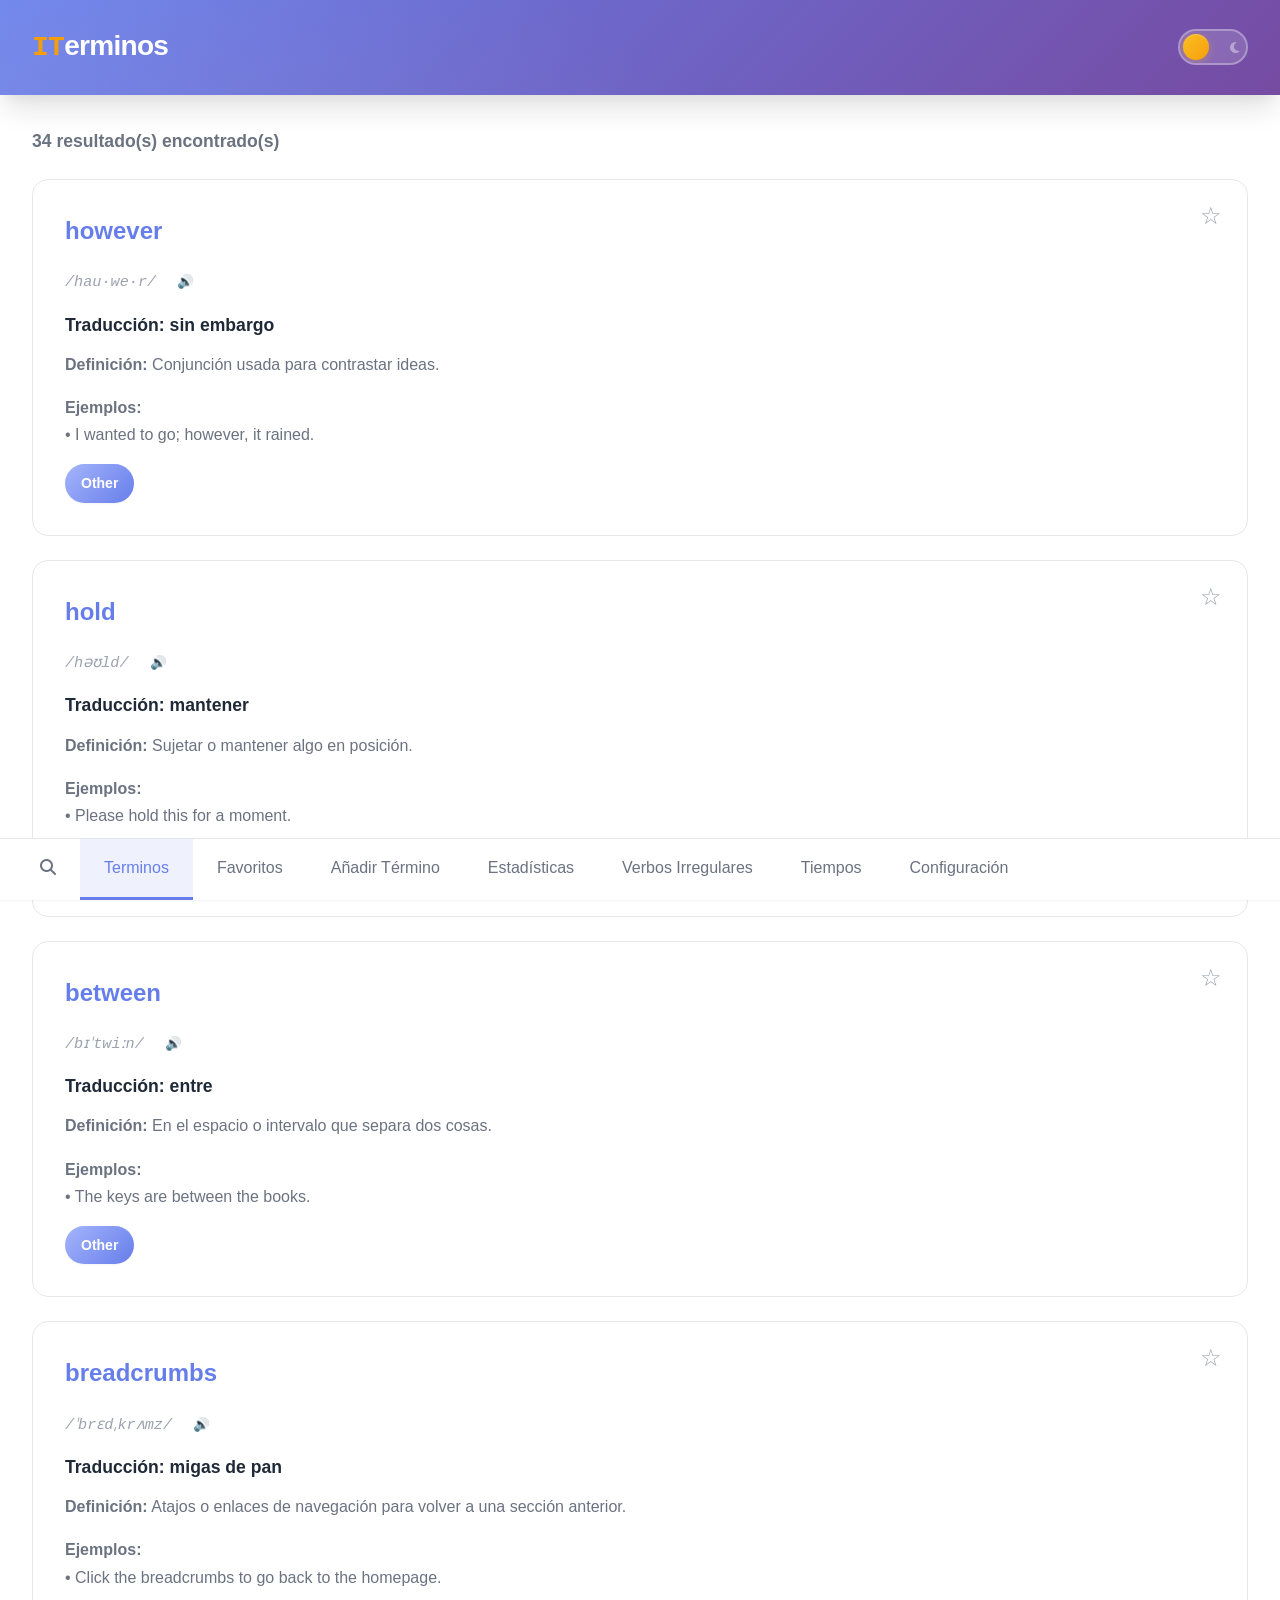
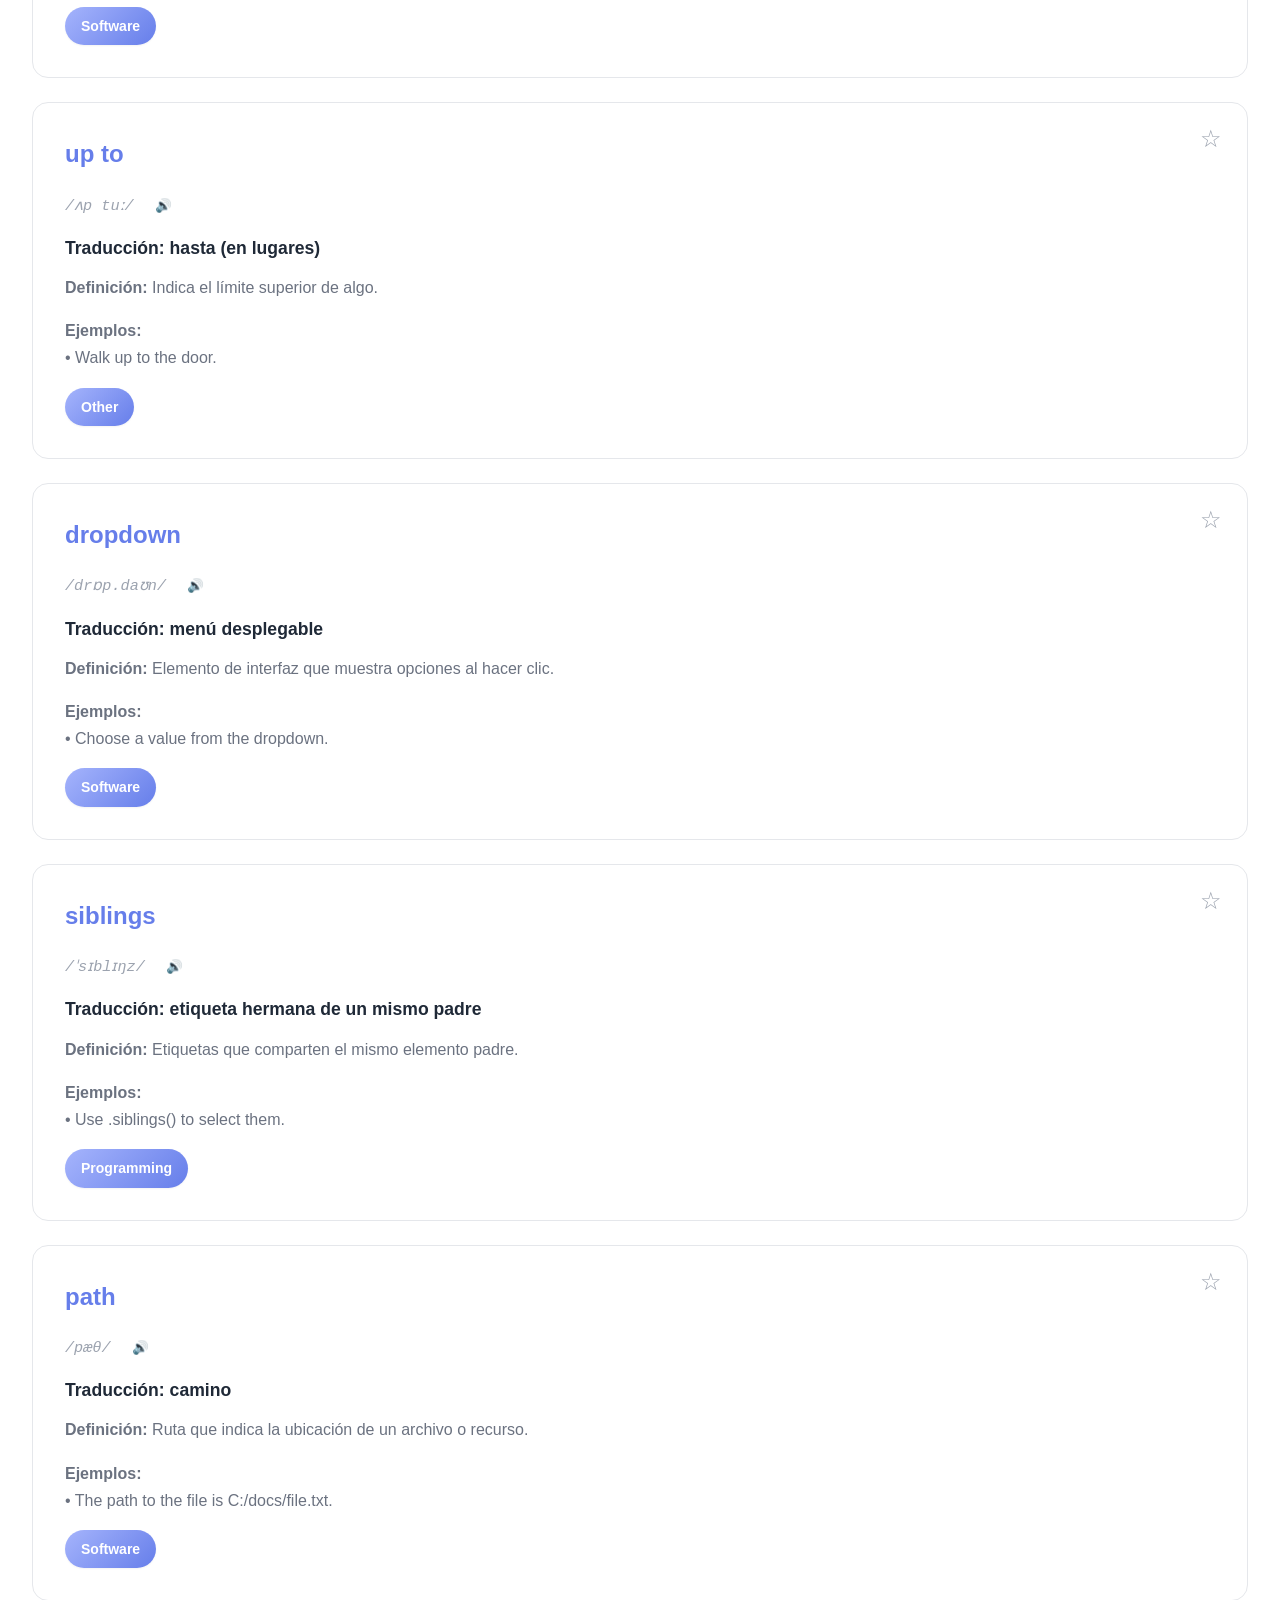
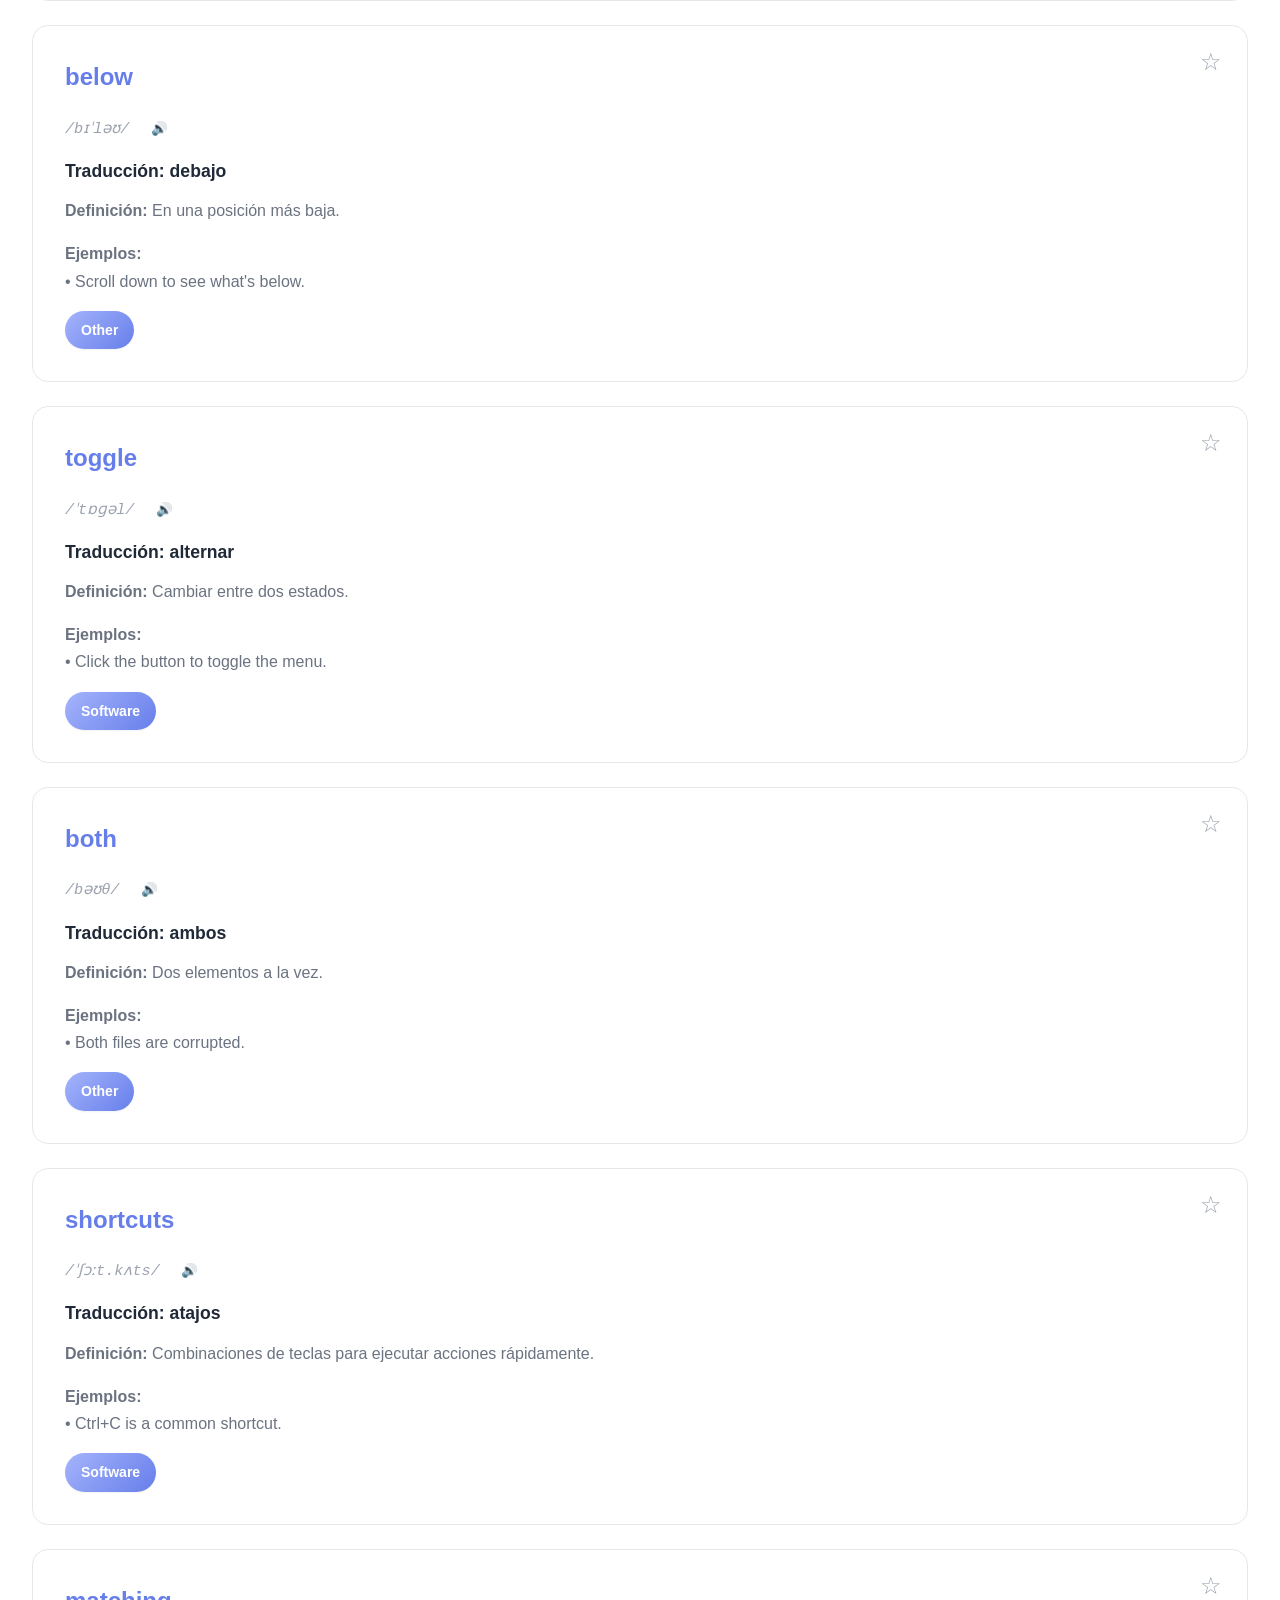
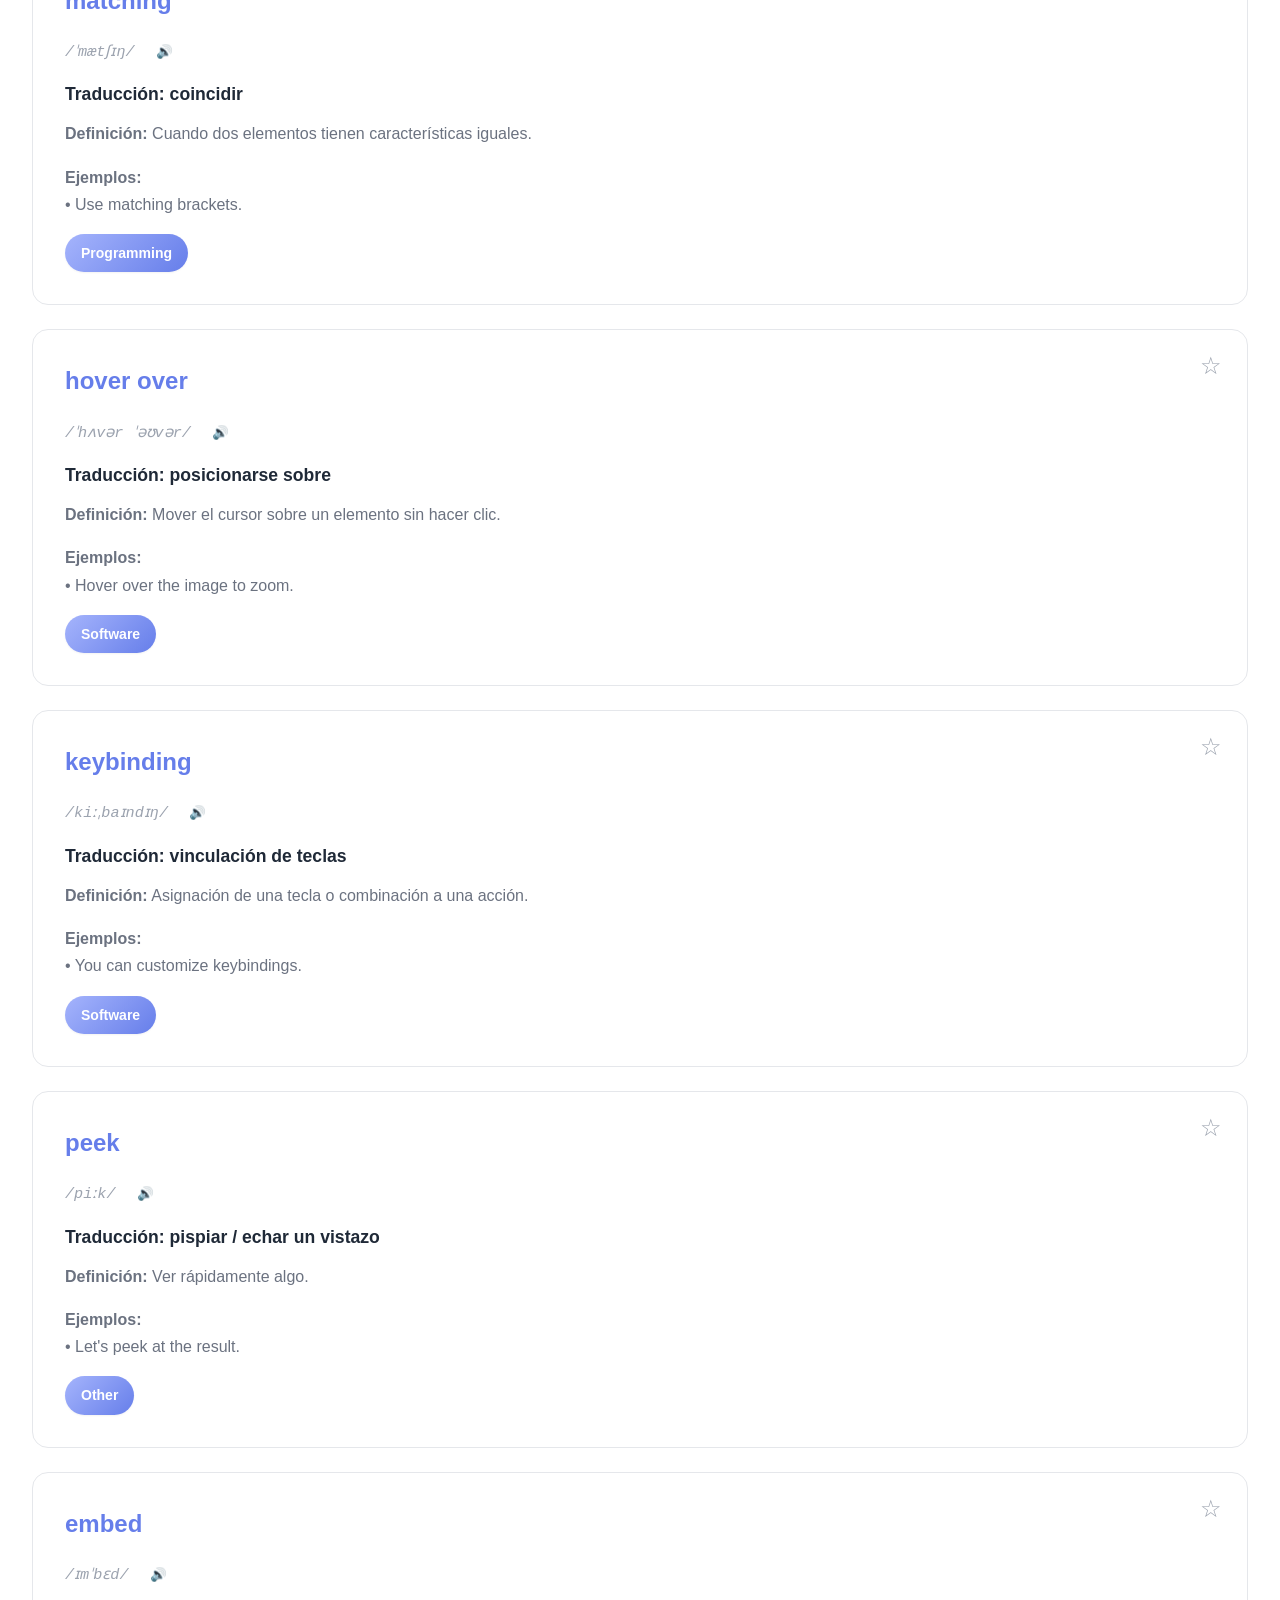
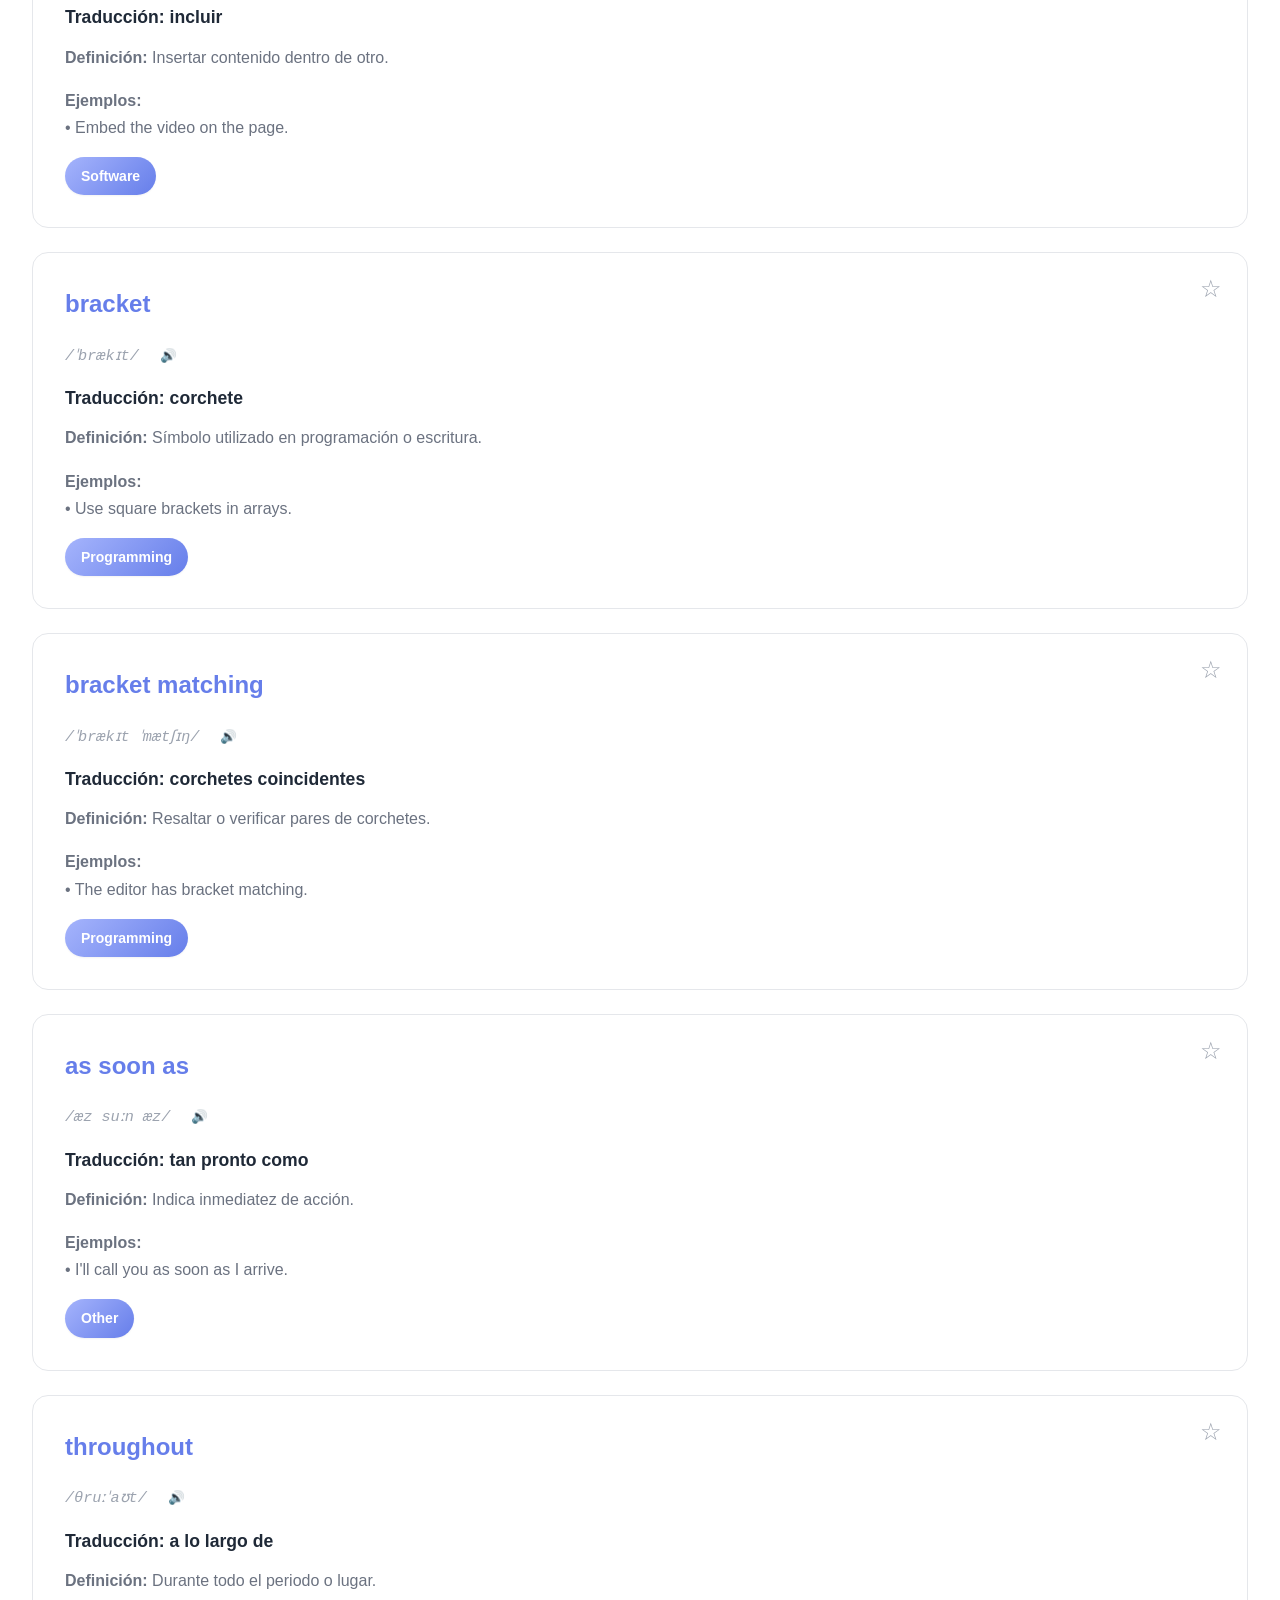
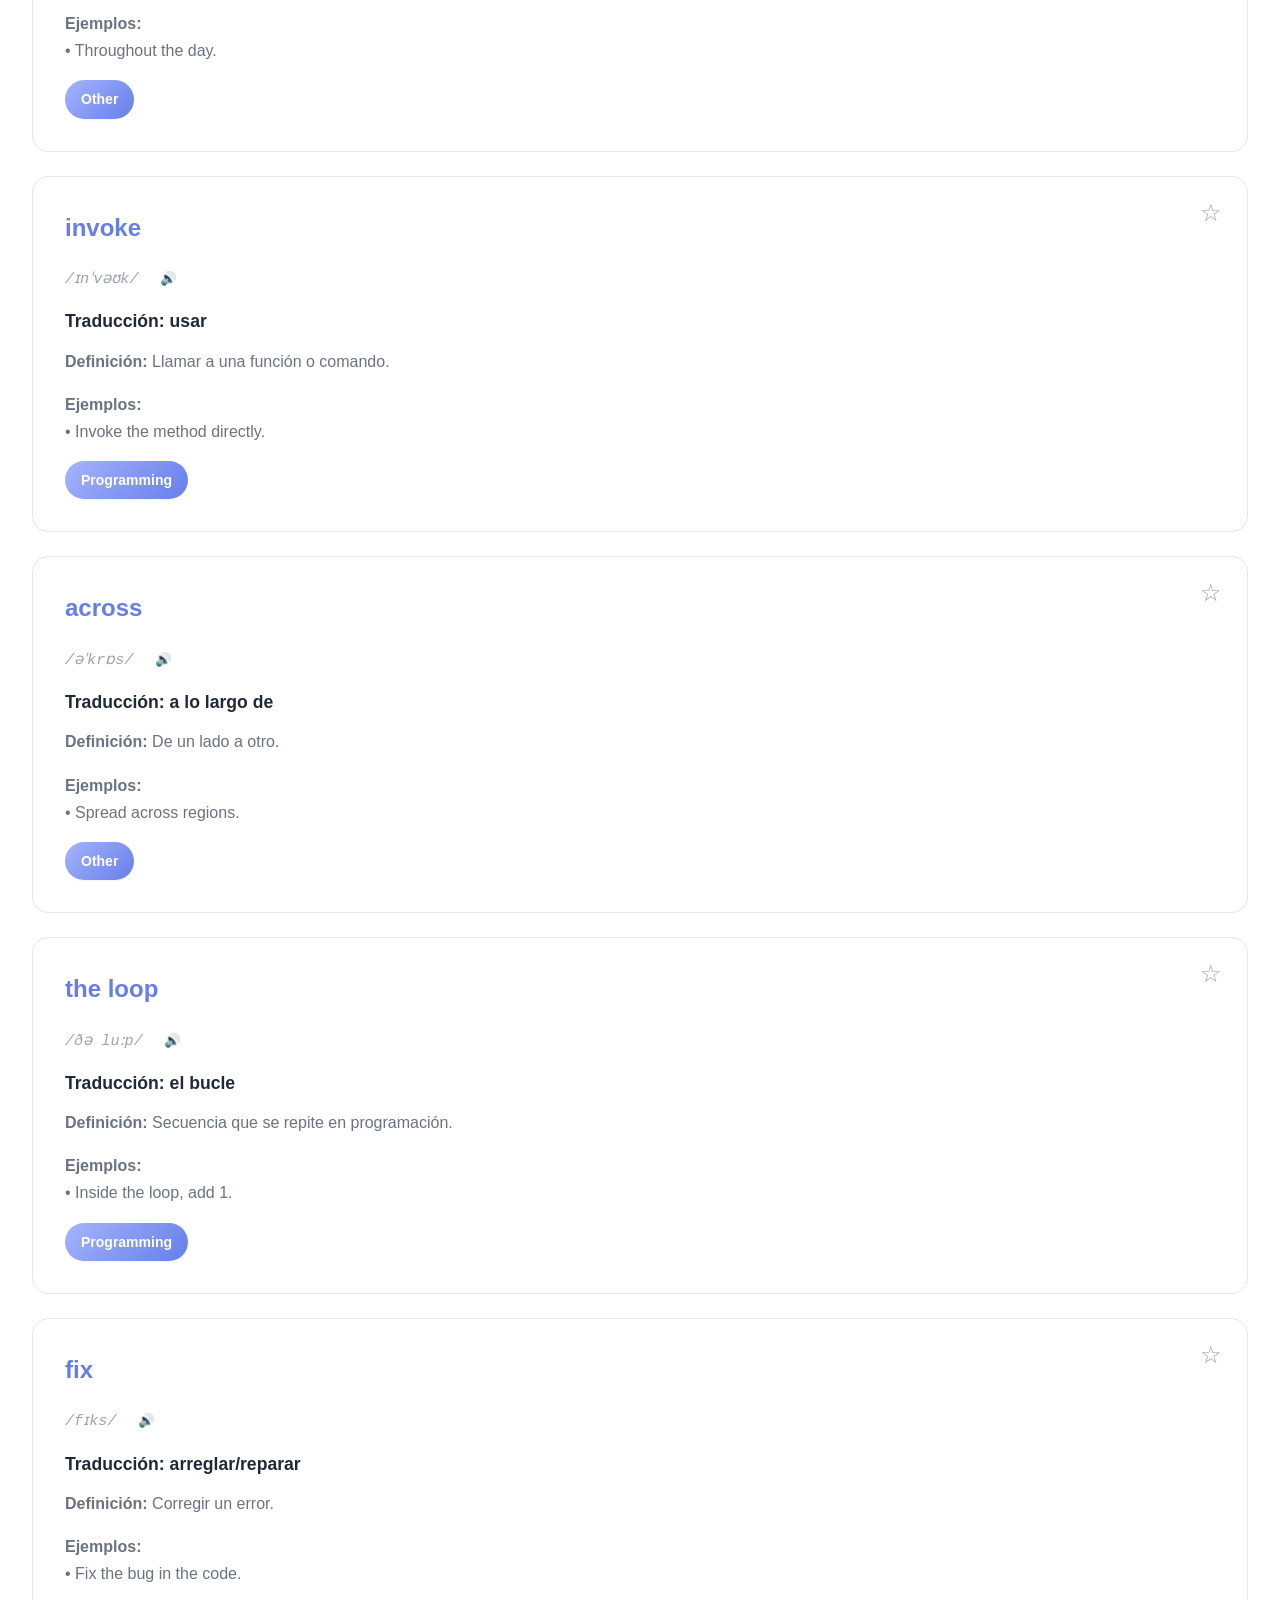
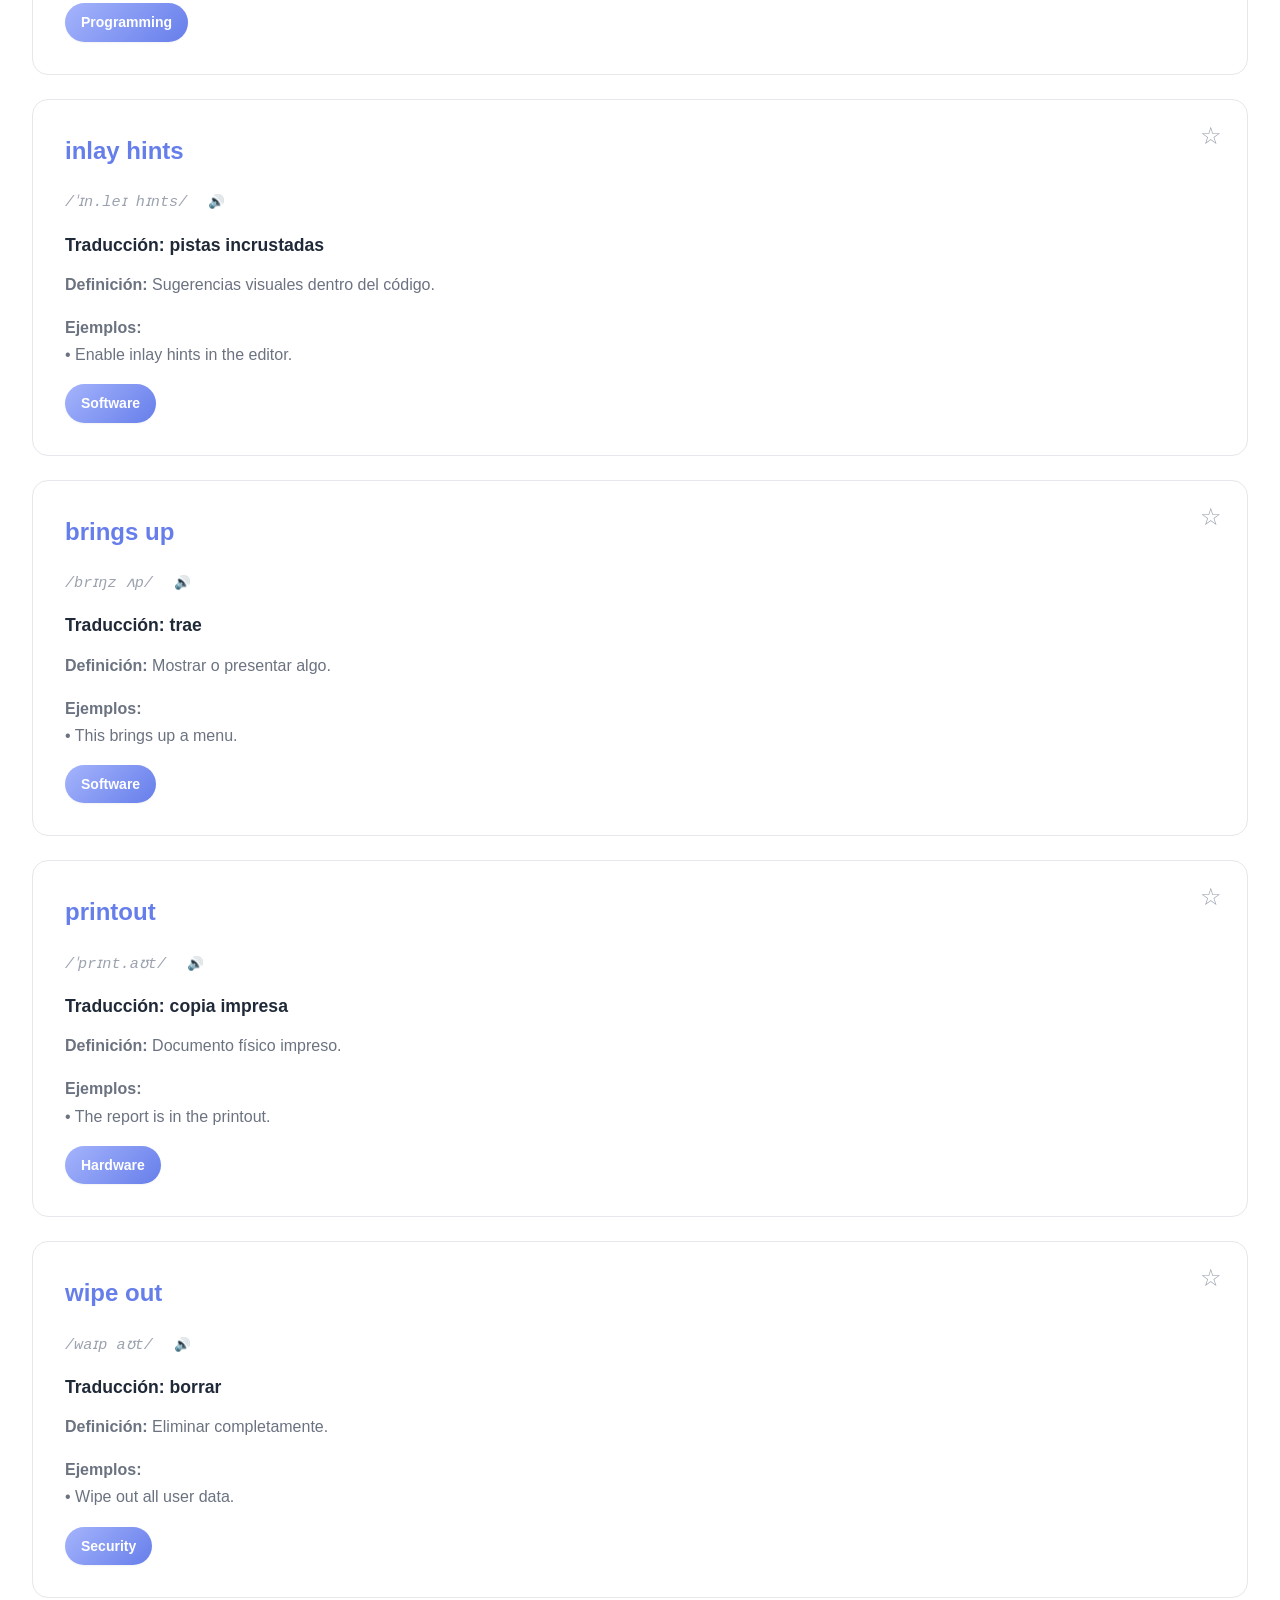
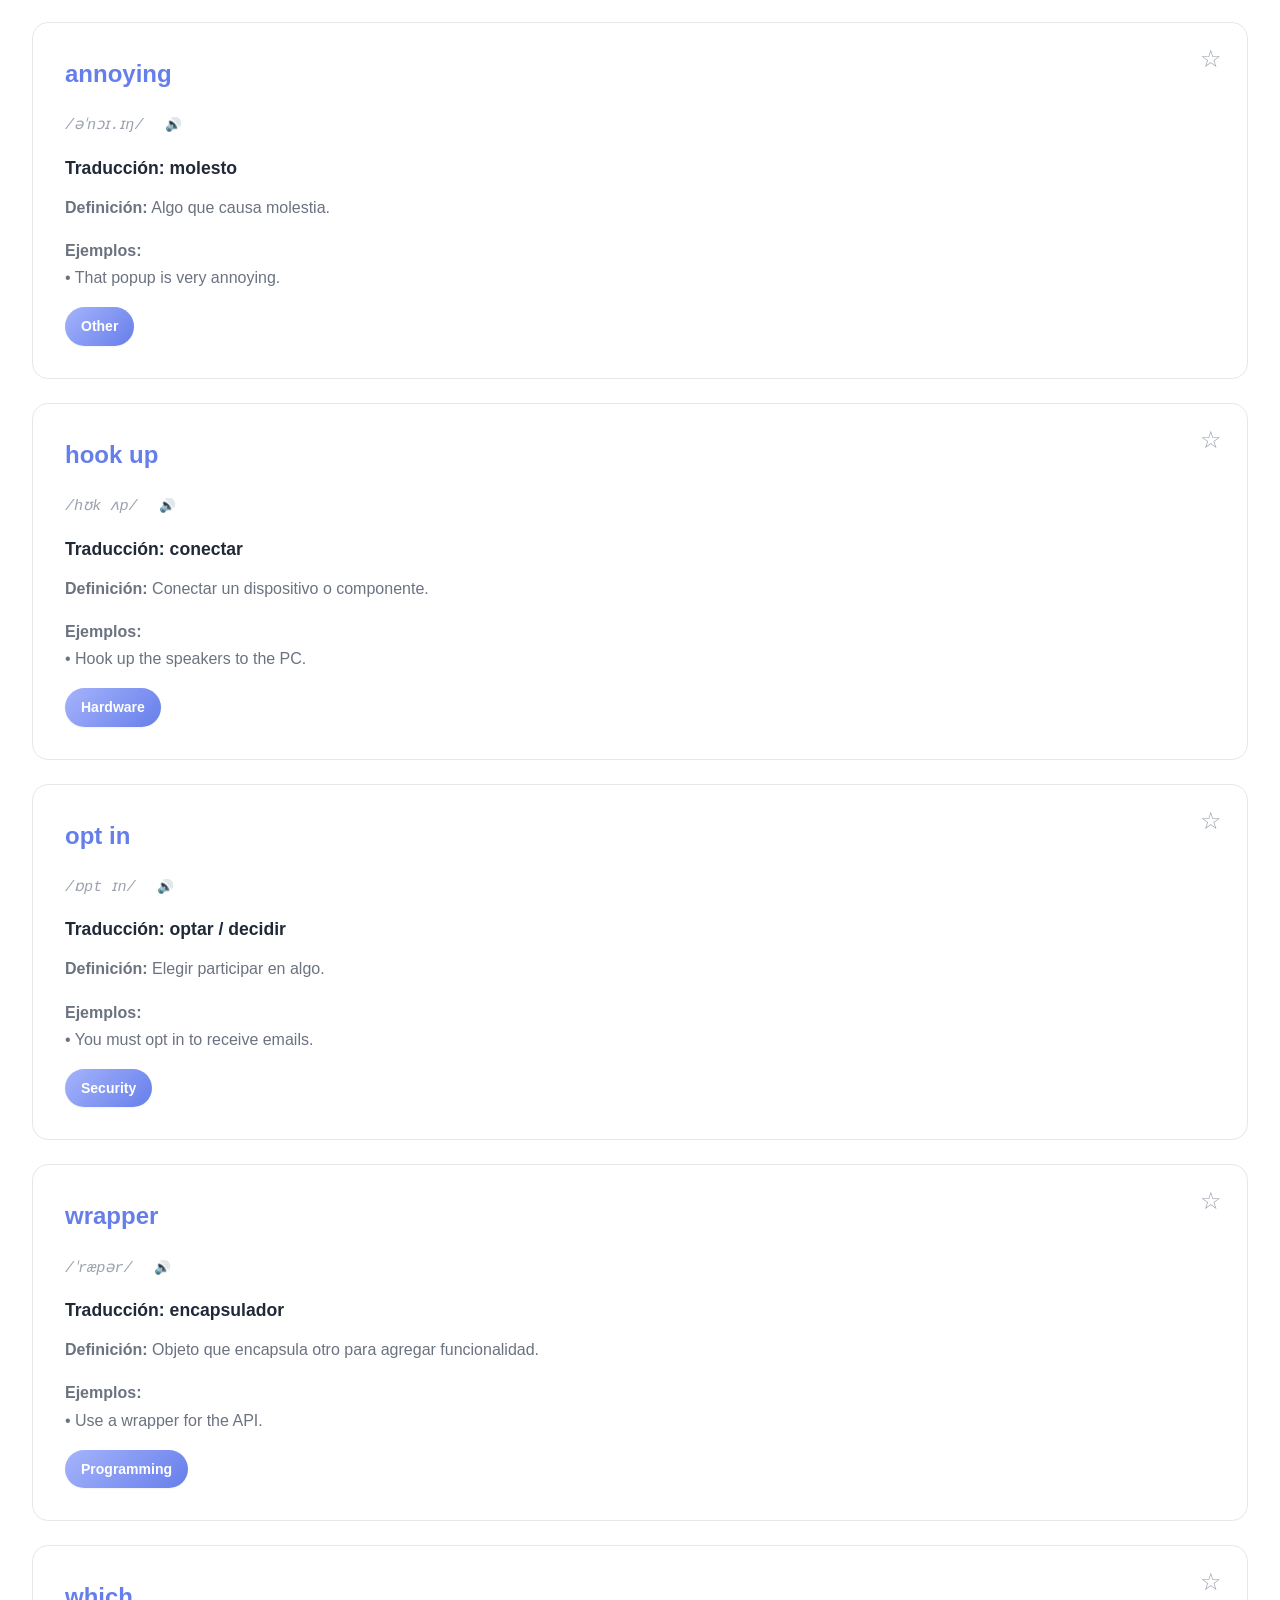
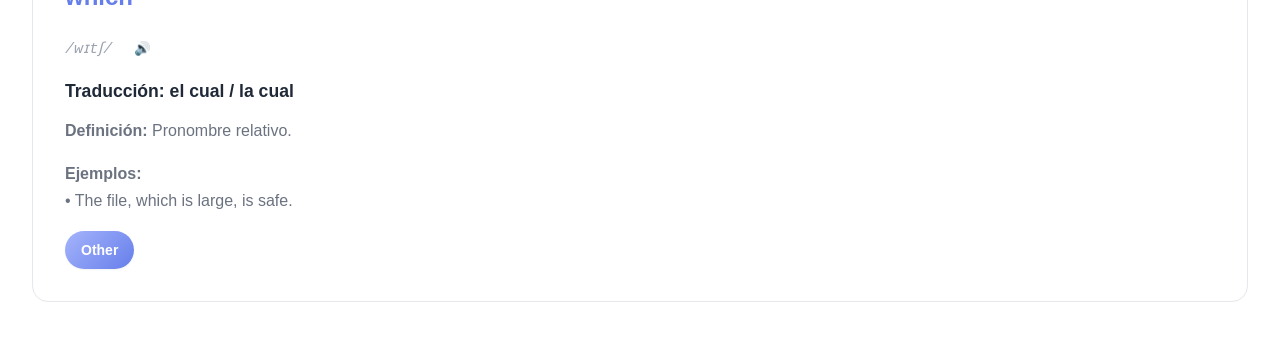
==== commit 7d59ef43: "Nueva sección para tiempos verbales con estructura, seleccion de verbos y sujetos, vistas en forma d" ====
--- a/index.html
+++ b/index.html
@@ -28,6 +28,7 @@
             <li><a href="#add" data-tab="add">Añadir Término</a></li>
             <li><a href="#stats" data-tab="stats">Estadísticas</a></li>
             <li><a href="#irregular-verbs" data-tab="irregular-verbs">Verbos Irregulares</a></li>
+            <li><a href="#tenses" data-tab="tenses">Tiempos</a></li>
             <li><a href="#settings" data-tab="settings">Configuración</a></li>
         </ul>
     </nav>
@@ -39,6 +40,89 @@
                 <div id="results-count" class="results-count"></div>
                 <ul id="results-list"></ul>
             </div>
+        </section>
+
+        <!-- Sección de tiempos verbales -->
+        <section id="tenses" class="tab-content">
+            <h2 class="title-tiempos">
+                <i class="fas fa-clock"></i>
+                Tiempos Verbales
+                <span>y estructura</span>
+            </h2>
+
+            <div class="tenses-controls">
+                <div class="tenses-intro" style="background:var(--bg-secondary);border-radius:var(--border-radius-lg);padding:1.2em 1.5em;margin-bottom:1.2em;display:flex; flex-direction: column; align-items:center;gap:1.5em;box-shadow:var(--shadow-sm)">
+                    <div style="display: flex; gap: 1rem;">
+                        <i class="fas fa-language" style="font-size:2em; color:var(--primary-color); margin-bottom: 0.5rem;"></i>
+                        <strong>Explora los tiempos verbales:</strong>
+                    </div>
+                    <div class="tenses-subencabezado">
+                        <aside class="tenses-legend" style="background:var(--bg-tertiary);border-radius:var(--border-radius-lg);padding:1em 1.5em;box-shadow:var(--shadow-sm);min-width:220px;flex:1;max-width:320px;">
+                            <h3 style="color:var(--primary-color);font-size:1.2em;display:flex;align-items:center;gap:0.5em"><i class="fas fa-info-circle"></i> Acciones</h3>
+                            <ul style="margin:0.5em 0 0 1em;padding:0;list-style:disc;color:var(--text-secondary);font-size:1em">
+                                <li>Selecciona un <b style="color: var(--primary-color);">verbo</b> y <b style="color: var(--primary-color);">sujeto</b> para ver ejemplos claros.</li>
+                                <li>Usa los botones para <span style="color:var(--primary-color); margin-left: 0.5rem;"><i class="fas fa-copy"></i> copiar</span> o <span style="color:var(--accent-color); margin-left: 0.3rem;"><i class="fas fa-volume-up"></i> escuchar</span> ejemplos.</li>
+                            </ul>
+                        </aside>
+    
+                        <aside class="tenses-legend" style="background:var(--bg-tertiary);border-radius:var(--border-radius-lg);padding:1em 1.5em;box-shadow:var(--shadow-sm);min-width:220px;flex:1;max-width:320px;">
+                            <h3 style="color:var(--primary-color);font-size:1.2em;display:flex;align-items:center;gap:0.5em"><i class="fas fa-info-circle"></i> Estructura básica</h3>
+                            <ul style="margin:0.7em 0 0 1em;padding:0;list-style:disc;color:var(--text-secondary);font-size:1em">
+                                <li><strong>Sujeto</strong> <span style="color:var(--primary-color)">(I / You / He / She / We / They)</span></li>
+                                <li><strong>Verbo</strong> <span style="color:var(--accent-color)">(forma según tiempo)</span></li>
+                                <li><strong>Objeto / Complemento</strong> <span style="color:var(--text-muted)">(opcional)</span></li>
+                            </ul>
+                        </aside>
+                    </div>
+                </div>
+
+                <div class="tenses-controls" style="display:flex; flex-wrap:wrap;gap:2em; align-items:center; justify-content:space-evenly; margin-bottom:1.5em">
+                    <div class="control-group" style="min-width:180px;">
+                        <label for="tenses-verb-input" style="font-weight:600;color:var(--primary-color);display:flex;align-items:center;gap:0.5em"><i class="fas fa-pen-nib"></i> Verbo</label>
+                        <!-- Input con datalist para autocompletar, mantenemos el select oculto por retrocompatibilidad con el JS existente -->
+                        <input id="tenses-verb-input" list="tenses-verb-datalist" placeholder="Escribe un verbo..." aria-label="Seleccionar o escribir verbo" style="font-size:1.1em;padding:0.5em 1em;border-radius:var(--border-radius);border:1px solid var(--border-color);background:var(--bg-card);color:var(--text-primary);margin-top:0.3em;min-width:200px;">
+                        <datalist id="tenses-verb-datalist"></datalist>
+                        <select id="tenses-verb-select" aria-label="Seleccionar verbo" style="display:none;font-size:1.1em;padding:0.5em 1em;border-radius:var(--border-radius);border:1px solid var(--border-color);background:var(--bg-card);color:var(--text-primary);margin-top:0.3em;"></select>
+                    </div>
+                    <div class="control-group" style="min-width:180px;">
+                        <label for="tenses-subject-select" style="font-weight:600;color:var(--primary-color);display:flex;align-items:center;gap:0.5em"><i class="fas fa-user"></i> Sujeto</label>
+                        <select id="tenses-subject-select" aria-label="Seleccionar sujeto" style="font-size:1.1em;padding:0.5em 1em;border-radius:var(--border-radius);border:1px solid var(--border-color);background:var(--bg-card);color:var(--text-primary);margin-top:0.3em;">
+                            <option value="I">I</option>
+                            <option value="You">You</option>
+                            <option value="He">He</option>
+                            <option value="She">She</option>
+                            <option value="We">We</option>
+                            <option value="They">They</option>
+                        </select>
+                    </div>
+                    <div class="control-actions" style="display:flex;gap:1em;align-items:center;">
+                        <button id="tenses-view-toggle" class="small-button" style="display:flex;align-items:center;gap:0.5em"><i class="fas fa-th-large"></i> Ver en tarjetas</button>
+                        <button id="tenses-copy-all" class="small-button" style="display:flex;align-items:center;gap:0.5em"><i class="fas fa-copy"></i> Copiar ejemplos</button>
+                        <button id="tenses-speak-example" class="small-button" style="display:flex;align-items:center;gap:0.5em"><i class="fas fa-volume-up"></i> Escuchar ejemplo</button>
+                    </div>
+                </div>
+
+                <div class="tenses-info">
+
+                    <div class="tenses-display">
+                        <!-- Contenedor para tarjetas -->
+                        <div id="tenses-cards" class="tenses-cards"></div>
+
+                        <!-- Tabla alternativa (oculta por defecto) -->
+                        <div class="tenses-table-wrap hidden" id="tenses-table-wrap" style="animation:fadeInUp 0.6s;">
+                            <table class="tenses-table">
+                                <thead>
+                                    <tr>
+                                        <th>Tiempo</th>
+                                        <th>Estructura</th>
+                                        <th>Ejemplo</th>
+                                    </tr>
+                                </thead>
+                                <tbody id="tenses-table-body"></tbody>
+                            </table>
+                        </div>
+                    </div>
+                </div>
         </section>
 
         <!-- Sección de favoritos -->
--- a/styles.css
+++ b/styles.css
@@ -1015,113 +1015,6 @@
   }
 }
 
-/* Enhanced Responsive Design */
-@media (max-width: 1024px) {
-  main {
-    padding: 1.5rem;
-  }
-
-  .stats-grid {
-    grid-template-columns: repeat(auto-fit, minmax(200px, 1fr));
-  }
-}
-
-@media (max-width: 768px) {
-  main {
-    padding: 1rem;
-  }
-
-  header {
-    padding: 1rem;
-    flex-direction: column;
-    gap: 1rem;
-  }
-
-  header h1 {
-    font-size: 1.5rem;
-  }
-
-  nav ul {
-    padding: 0 0.5rem;
-  }
-
-  nav ul li a {
-    padding: 0.75rem 1rem;
-    font-size: 0.9rem;
-  }
-
-  .search-filters {
-    flex-direction: column;
-    align-items: stretch;
-  }
-
-  .search-options {
-    flex-direction: column;
-    gap: 1rem;
-  }
-
-  .stats-grid {
-    grid-template-columns: 1fr 1fr;
-    gap: 1rem;
-  }
-
-  .stat-card {
-    padding: 1.5rem;
-  }
-
-  .stat-value {
-    font-size: 2rem;
-  }
-
-  .modal-content {
-    margin: 2rem 1rem;
-    padding: 2rem;
-  }
-
-  .result-item {
-    padding: 1.5rem;
-  }
-
-  .result-term {
-    font-size: 1.25rem;
-  }
-
-  .setting-item {
-    flex-direction: column;
-    align-items: stretch;
-    gap: 0.5rem;
-  }
-
-  .setting-item input[type="range"],
-  .setting-item select {
-    max-width: none;
-    margin: 0;
-  }
-}
-
-@media (max-width: 480px) {
-  .stats-grid {
-    grid-template-columns: 1fr;
-  }
-
-  .verb-table th,
-  .verb-table td {
-    padding: 0.75rem;
-    font-size: 0.9rem;
-  }
-
-  .notification {
-    bottom: 1rem;
-    right: 1rem;
-    left: 1rem;
-    transform: translateY(100px);
-  }
-
-  .notification.show {
-    transform: translateY(0);
-  }
-}
-
 /* Utility Classes */
 .hidden {
   display: none !important;
@@ -1164,26 +1057,7 @@
   outline-offset: 2px;
 }
 
-/* Print Styles */
-@media print {
-  header,
-  nav,
-  .theme-toggle,
-  .modal {
-    display: none !important;
-  }
-
-  body {
-    background: white !important;
-    color: black !important;
-  }
-
-  .result-item {
-    break-inside: avoid;
-    box-shadow: none !important;
-    border: 1px solid #ccc !important;
-  }
-}
+
 
 /* Favorite Button Styles */
 .favorite-button {
@@ -1377,12 +1251,6 @@
 .titulo{
   color: var(--accent-color);
 }
-
-
-
-
-
-
 
 /* From Uiverse.io by vnuny */ 
 .container {
@@ -1523,8 +1391,211 @@
   display: none;
 }
 
-
-
+/* Tenses section styles */
+.tenses-controls {
+  display: flex;
+  gap: 0.75rem;
+  align-items: center;
+  justify-content: center; 
+  margin: 1rem 0 3rem 0;
+}
+
+#tenses .tenses-controls label {
+  font-weight: 600;
+  color: var(--text-secondary);
+}
+
+#tenses .tenses-controls select {
+  padding: 0.6rem 0.75rem;
+  border-radius: var(--border-radius);
+  border: 1px solid var(--border-color);
+  background: var(--bg-card);
+  color: var(--text-primary);
+}
+
+.tenses-info {
+  display: grid;
+  grid-template-columns: repeat(auto-fit, minmax(320px, 1fr));
+  gap: 1.25rem;
+  align-items: start;
+}
+
+.tenses-display {
+  display: grid;
+  gap: 1.25rem;
+  align-items: start;
+}
+
+.tenses-legend {
+  padding: 1rem;
+  background: var(--bg-card);
+  border-radius: var(--border-radius-lg);
+  border: 1px solid var(--border-color);
+  box-shadow: var(--shadow-sm);
+}
+
+.tenses-legend h3 {
+  margin-bottom: 0.5rem;
+}
+
+.tenses-table-wrap {
+  overflow: auto;
+}
+
+.tenses-table {
+  width: 100%;
+  border-collapse: collapse;
+  background: var(--bg-card);
+  border-radius: var(--border-radius-lg);
+  overflow: hidden;
+  box-shadow: var(--shadow);
+}
+
+.tenses-table thead th {
+  background: linear-gradient(90deg, rgba(102,126,234,0.08), transparent);
+  padding: 0.9rem 1rem;
+  text-align: left;
+  border-bottom: 1px solid var(--border-color);
+}
+
+.tenses-table tbody td {
+  padding: 0.9rem 1rem;
+  border-bottom: 1px dashed var(--border-color);
+  vertical-align: top;
+  color: var(--text-secondary);
+}
+
+.tenses-table tbody tr:hover td {
+  background: rgba(102,126,234,0.03);
+  color: var(--text-primary);
+}
+
+.tenses-table .structure {
+  font-family: var(--font-mono);
+  font-weight: 600;
+  color: var(--primary-color);
+}
+
+.tenses-table .examples {
+  font-size: 0.95rem;
+}
+
+
+/* Improved UI for Tenses section */
+.tenses-controls {
+  display: flex;
+  gap: 1rem;
+  align-items: center;
+  flex-wrap: wrap;
+  margin: 1rem 0 1.25rem 0;
+}
+
+.tenses-controls .control-group {
+  display: flex;
+  flex-direction: column;
+  gap: 0.35rem;
+}
+
+.tenses-controls label {
+  font-weight: 600;
+  color: var(--text-secondary);
+  font-size: 0.95rem;
+}
+
+.tenses-controls select {
+  padding: 0.55rem 0.75rem;
+  border-radius: 10px;
+  border: 1px solid var(--border-color);
+  background: linear-gradient(180deg, var(--bg-card), var(--bg-secondary));
+  min-width: 160px;
+  box-shadow: var(--shadow-sm);
+}
+
+.control-actions {
+  margin-left: auto;
+  display: flex;
+  gap: 0.5rem;
+  align-items: center;
+}
+
+.tenses-cards {
+  display: grid !important;
+  grid-template-columns: repeat(auto-fit, minmax(250px, 1fr)) !important;
+  gap: 1.5rem;
+  width: 100% !important;
+  max-width: 1400px;
+  margin: 0 auto;
+  box-sizing: border-box;
+  align-items: stretch;
+  justify-items: stretch;
+  padding: 1rem;
+}
+.tenses-cards {
+  grid-column: 1 / -1;
+}
+.tenses-cards > * {
+  min-width: 0;        /* evita que textos largos ensanchen la celda */
+  height: 100%;
+  width: auto !important; /* no forzar 100% dentro del grid */
+  box-sizing: border-box;
+  display: flex;
+  flex-direction: column;
+}
+
+.tenses-card {
+  background: linear-gradient(180deg, var(--bg-card), var(--bg-secondary));
+  border-radius: var(--border-radius-lg);
+  padding: 1rem;
+  box-shadow: var(--shadow-md);
+  border: 1px solid var(--border-color);
+  transition: transform var(--transition), box-shadow var(--transition);
+}
+
+.tenses-card h4 {
+  margin: 0 0 0.5rem 0;
+  color: var(--primary-color);
+}
+
+.tenses-card .structure {
+  font-family: var(--font-mono);
+  color: var(--text-secondary);
+  font-weight: 600;
+  margin-bottom: 0.5rem;
+}
+
+.tenses-card .examples {
+  color: var(--text-primary);
+  font-size: 0.95rem;
+}
+
+.tenses-card .card-actions {
+  display: flex;
+  gap: 0.5rem;
+  margin-top: 0.75rem;
+}
+
+.tenses-card .icon-btn {
+  background: transparent;
+  border: 1px solid var(--border-color);
+  padding: 0.4rem 0.6rem;
+  border-radius: 8px;
+  cursor: pointer;
+  color: var(--text-secondary);
+}
+
+.tenses-card .icon-btn:hover {
+  background: var(--primary-light);
+  color: white;
+  border-color: transparent;
+}
+
+.tenses-legend {
+  padding: 1rem;
+  border-radius: var(--border-radius-lg);
+  border: 1px solid var(--border-color);
+  background: linear-gradient(180deg, var(--bg-card), var(--bg-secondary));
+  box-shadow: var(--shadow-sm);
+}
 
 .search-modal {
   position: fixed;
@@ -1564,3 +1635,174 @@
 .hidden {
   display: none;
 }
+
+.title-tiempos {
+  display: inline-flex;              /* mantiene el ícono alineado con el texto */
+  align-items: center;
+  gap: 0.5em;
+  color: var(--primary-color);
+  flex-wrap: wrap;                   /* ✅ permite que el texto salte de línea si no entra */
+  line-height: 1.3;
+  word-break: normal;                /* evita cortes raros dentro de las palabras */
+  white-space: normal;               /* deja que el texto fluya */
+}
+
+.title-tiempos span {
+  color: var(--text-secondary);
+  margin-left: 0.25em;               /* pequeño espacio natural entre frases */
+}
+
+.tenses-subencabezado{
+  display: flex; 
+  gap: 1rem;
+}
+
+@media (max-width: 1024px) {
+  main {
+    padding: 1.5rem;
+  }
+
+  .stats-grid {
+    grid-template-columns: repeat(auto-fit, minmax(200px, 1fr));
+  }
+  .tenses-cards {
+    grid-template-columns: repeat(auto-fit, minmax(200px, 1fr)) !important;
+  }
+}
+@media (max-width: 900px) {
+  .tenses-info {
+    grid-template-columns: 1fr;
+  }
+}
+
+@media (max-width: 768px) {
+  main {
+    padding: 1rem;
+  }
+
+  header {
+    padding: 1rem;
+    flex-direction: column;
+    gap: 1rem;
+  }
+
+  header h1 {
+    font-size: 1.5rem;
+  }
+
+  nav ul {
+    padding: 0 0.5rem;
+  }
+
+  nav ul li a {
+    padding: 0.75rem 1rem;
+    font-size: 0.9rem;
+  }
+
+  .search-filters {
+    flex-direction: column;
+    align-items: stretch;
+  }
+
+  .search-options {
+    flex-direction: column;
+    gap: 1rem;
+  }
+
+  .stats-grid {
+    grid-template-columns: 1fr 1fr;
+    gap: 1rem;
+  }
+
+  .stat-card {
+    padding: 1.5rem;
+  }
+
+  .stat-value {
+    font-size: 2rem;
+  }
+
+  .modal-content {
+    margin: 2rem 1rem;
+    padding: 2rem;
+  }
+
+  .result-item {
+    padding: 1.5rem;
+  }
+
+  .result-term {
+    font-size: 1.25rem;
+  }
+
+  .setting-item {
+    flex-direction: column;
+    align-items: stretch;
+    gap: 0.5rem;
+  }
+
+  .setting-item input[type="range"],
+  .setting-item select {
+    max-width: none;
+    margin: 0;
+  }
+  .tenses-cards {
+    grid-template-columns: repeat(auto-fit, minmax(180px, 1fr)) !important;
+  }
+  .control-actions {
+    flex-direction: column;
+     width: 100%; 
+     justify-content: flex-start; 
+  }
+  .tenses-controls { 
+    gap: 0.5rem; 
+  }
+  .tenses-subencabezado{
+    flex-direction: column;
+  }
+}
+@media (max-width: 480px) {
+  .stats-grid {
+    grid-template-columns: 1fr;
+  }
+
+  .verb-table th,
+  .verb-table td {
+    padding: 0.75rem;
+    font-size: 0.9rem;
+  }
+
+  .notification {
+    bottom: 1rem;
+    right: 1rem;
+    left: 1rem;
+    transform: translateY(100px);
+  }
+
+  .notification.show {
+    transform: translateY(0);
+  }
+  .tenses-cards {
+    grid-template-columns: 1fr !important;
+  }
+}
+/* Print Styles */
+@media print {
+  header,
+  nav,
+  .theme-toggle,
+  .modal {
+    display: none !important;
+  }
+
+  body {
+    background: white !important;
+    color: black !important;
+  }
+
+  .result-item {
+    break-inside: avoid;
+    box-shadow: none !important;
+    border: 1px solid #ccc !important;
+  }
+}
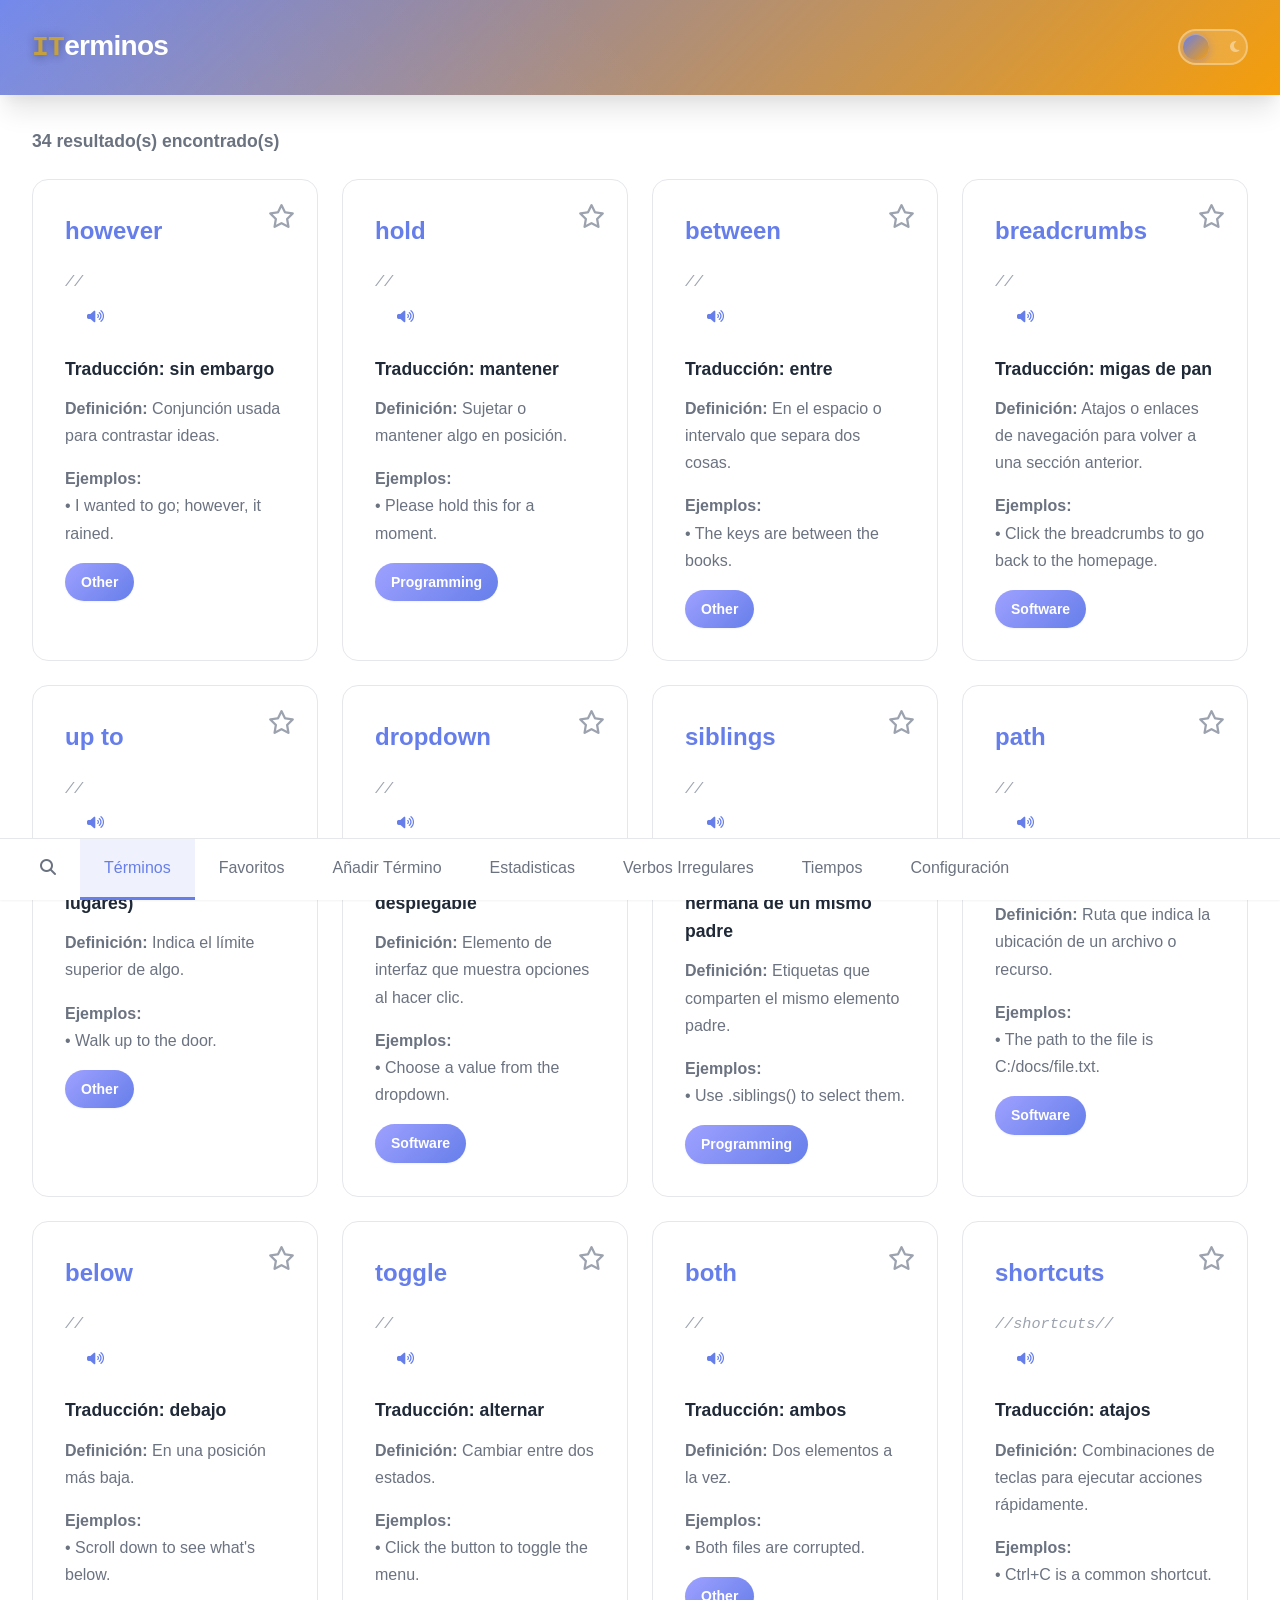
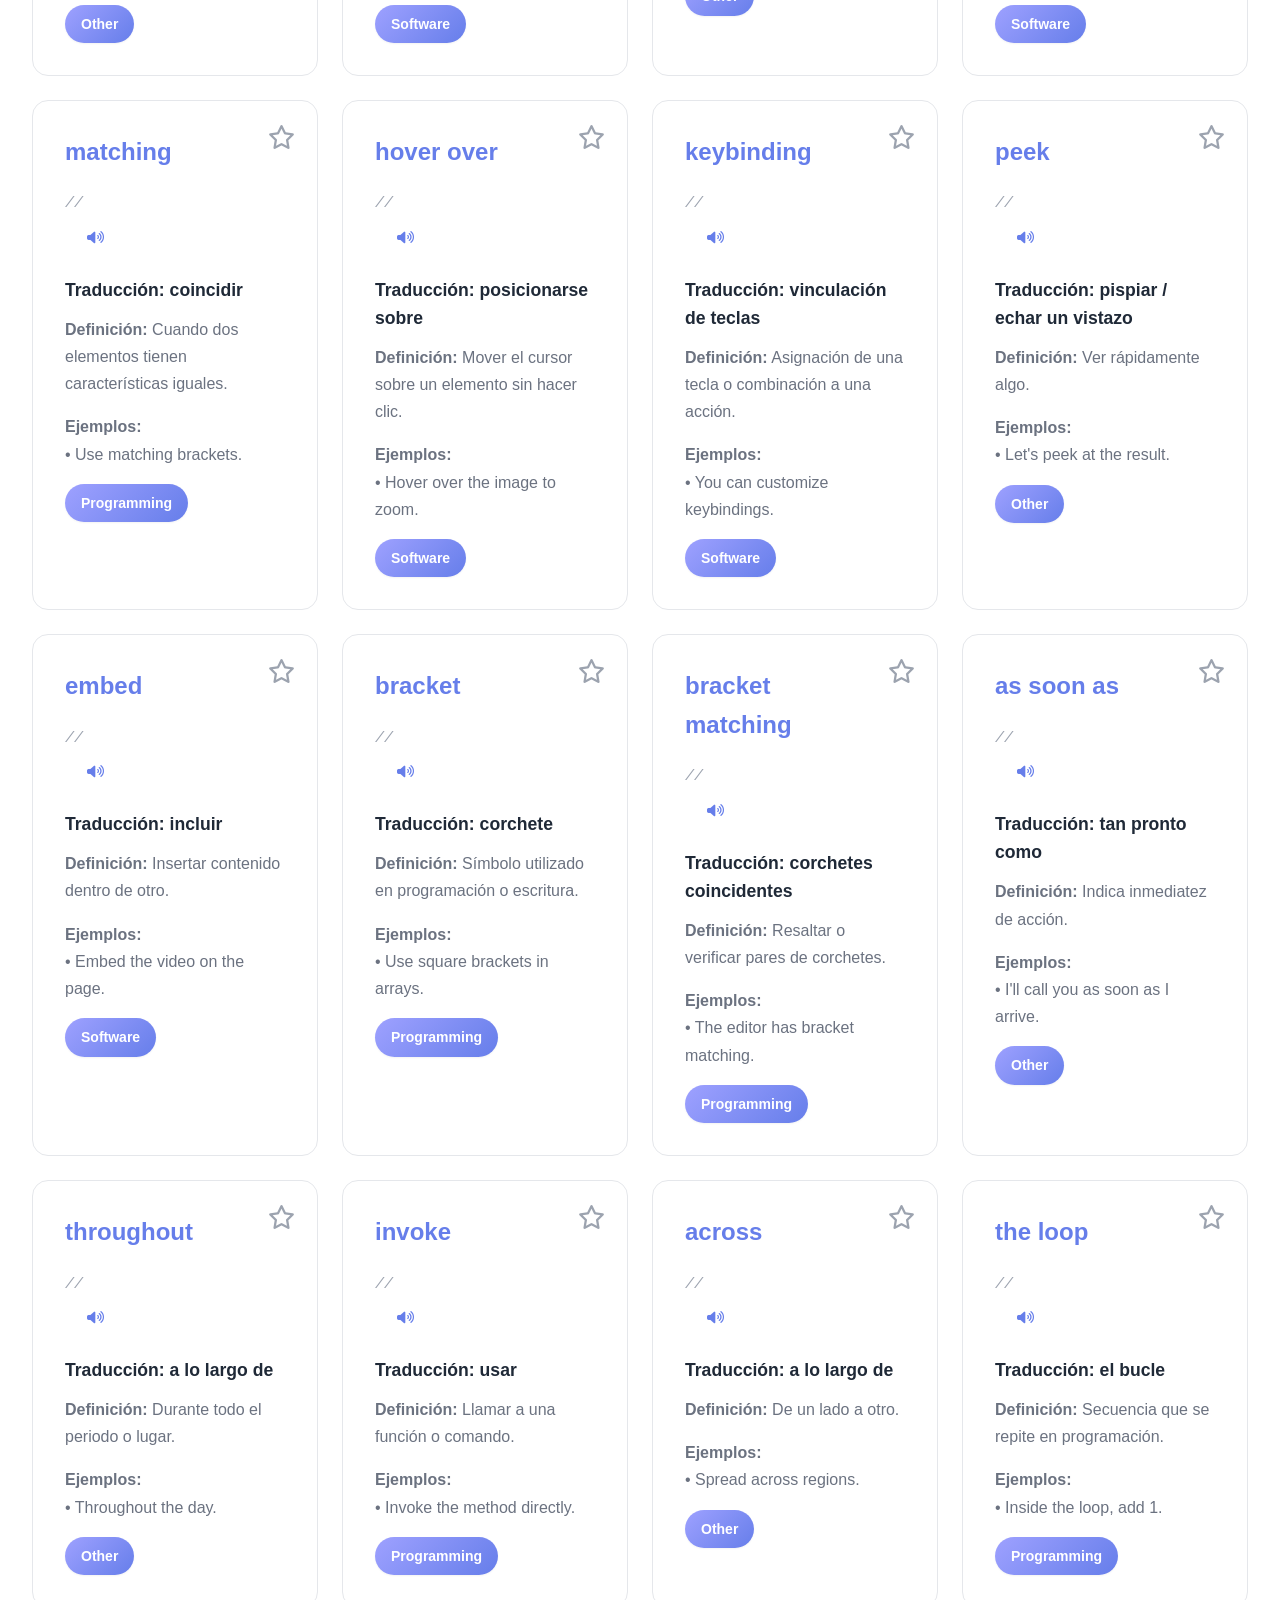
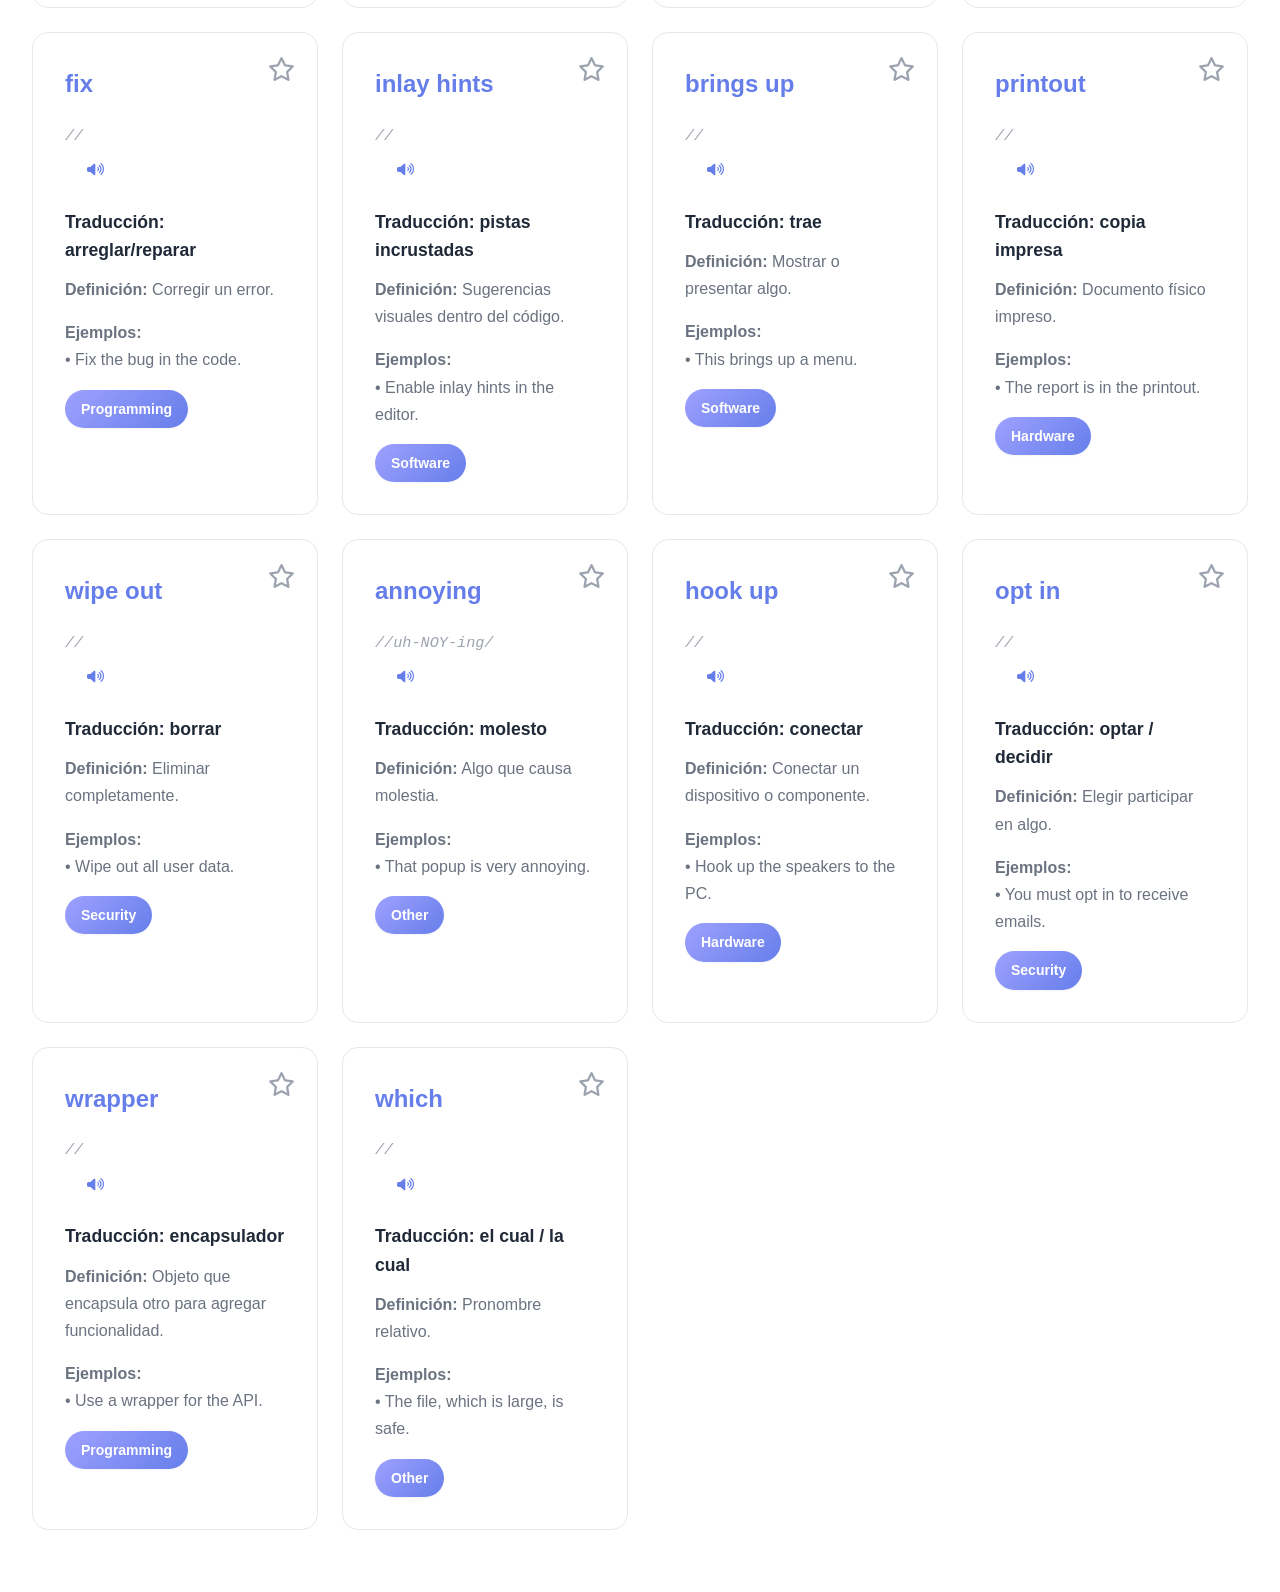
==== commit 470bc59b: "actualizacion de secciones y incorporacion de nuevas. tiempos verbales, busqueda, verbos irregulares" ====
--- a/index.html
+++ b/index.html
@@ -1,4 +1,4 @@
-<!DOCTYPE html>
+﻿<!DOCTYPE html>
 <html lang="es">
 <head>
     <meta charset="UTF-8">
@@ -23,10 +23,10 @@
     <nav>
         <ul>
             <li><a href="#" id="search-button"><i class="fas fa-search"></i></a></li>
-            <li><a href="#search" class="active" data-tab="search">Terminos</a></li>
+            <li><a href="#search" class="active" data-tab="search">Términos</a></li>
             <li><a href="#favorites" data-tab="favorites">Favoritos</a></li>
             <li><a href="#add" data-tab="add">Añadir Término</a></li>
-            <li><a href="#stats" data-tab="stats">Estadísticas</a></li>
+            <li><a href="#stats" data-tab="stats">Estadisticas</a></li>
             <li><a href="#irregular-verbs" data-tab="irregular-verbs">Verbos Irregulares</a></li>
             <li><a href="#tenses" data-tab="tenses">Tiempos</a></li>
             <li><a href="#settings" data-tab="settings">Configuración</a></li>
@@ -139,7 +139,7 @@
             <ul id="favorites-list" class="favorites-list"></ul>
             <div id="no-favorites" class="no-data-message">
                 <p>No tienes términos favoritos guardados.</p>
-                <p>Marca términos como favoritos haciendo clic en el ícono ⭐ al buscar términos.</p>
+                <p>Marca términos como favoritos haciendo clic en el Ícono ? al buscar términos.</p>
             </div>
         </section>
 
@@ -273,6 +273,7 @@
                     <tr>
                         <th>Infinitivo</th>
                         <th>Pasado Simple</th>
+                        <th>Participio Pasado</th>
                     </tr>
                 </thead>
                 <tbody id="verbs-table-body">
@@ -288,11 +289,40 @@
             <div class="settings-group">
                 <h3>Apariencia</h3>
                 <div class="setting-item">
+                    <label for="theme-preset">Colores del glosario:</label>
+                    <div class="theme-preset-controls">
+                        <select id="theme-preset">
+                            <option value="default">Predeterminado</option>
+                            <option value="forest">Bosque</option>
+                            <option value="ocean">Océano</option>
+                            <option value="sunset">Atardecer</option>
+                            <option value="graphite">Grafito</option>
+                            <option value="custom">Personalizado</option>
+                        </select>
+                        <button id="reset-theme-colors" class="small-button" type="button">Restablecer</button>
+                    </div>
+                </div>
+                <div class="setting-item" id="custom-theme-controls" style="display: none;">
+                    <label>Colores personalizados:</label>
+                    <div class="color-pickers">
+                        <label class="color-picker">
+                            <span>Primario</span>
+                            <input type="color" id="color-primary" value="#667eea">
+                        </label>
+                        <label class="color-picker">
+                            <span>Detalle</span>
+                            <input type="color" id="color-accent" value="#f59e0b">
+                        </label>
+                        <button id="save-custom-theme" class="small-button" type="button">Guardar colores</button>
+                    </div>
+                    <small class="setting-hint">Se guardan solo en este dispositivo.</small>
+                </div>
+                <div class="setting-item">
                     <label for="theme-toggle-setting">Tema oscuro:</label>
                     <div class="theme-toggle" data-tooltip="Cambiar tema">
                         <button id="theme-switch-setting" aria-label="Cambiar entre tema claro y oscuro">
-                            <span class="icon-light">☀️</span>
-                            <span class="icon-dark">🌙</span>
+                            <span class="icon-light"><i class="fas fa-star"></i>?</span>
+                            <span class="icon-dark">?YOT</span>
                         </button>
                     </div>
                 </div>
@@ -337,44 +367,41 @@
                 <div class="about-info">
                     <p><strong>Glosario Técnico de Inglés</strong></p>
                     <p>Versión 2.0</p>
-                    <p>Desarrollado con ❤️ para ayudarte a aprender terminología técnica en inglés</p>
+                    <p>Desarrollado con ?? para ayudarte a aprender terminología técnica en inglés</p>
                 </div>
             </div>
         </section>
 
         <div id="search-modal" class="search-modal hidden">
+            <div class="search-modal-overlay"></div>
             <div class="search-modal-content">
-                <div class="search-header">
-                <h2>Buscar término</h2>
-                <button id="close-search-modal" class="small-button">✕</button>
-                </div>
-                <input id="search-input" class="search-input" type="text" placeholder="Buscar término...">
-
-                <div class="search-container">
-                    <div class="search-filters">
-                        <select id="category-filter" aria-label="Filtrar por categoría">
-                            <option value="">Todas las categorías</option>
-                            <option value="programming">Programación</option>
-                            <option value="networking">Redes</option>
-                            <option value="security">Seguridad</option>
-                            <option value="hardware">Hardware</option>
-                            <option value="software">Software</option>
-                        </select>
-                        <div class="search-options">
-                            <label><input type="checkbox" id="exact-match"> Coincidencia exacta</label>
-                            <label><input type="checkbox" id="search-description"> Buscar en descripciones</label>
-                        </div>
-
-                        <div class="search-advanced">
-                            <label>Ordenar por:
-                                <select id="sort-filter">
-                                <option value="alpha">Alfabético</option>
-                                <option value="category">Categoría</option>
-                                <option value="favorites">Favoritos primero</option>
-                                </select>
-                            </label>
-                            <label><input type="checkbox" id="only-favorites"> Solo favoritos</label>
-                        </div>
+                <!-- Barra de búsqueda superior -->
+                <div class="search-bar-container">
+                    <div class="search-bar-wrapper">
+                        <i class="fas fa-search search-icon"></i>
+                        <input id="search-input-modal" class="search-input-modal" type="text" placeholder="Buscar términos, verbos irregulares, tiempos verbales..." autocomplete="off">
+                        <button id="clear-search-modal" class="clear-search-btn" style="display: none;">
+                            <i class="fas fa-times"></i>
+                        </button>
+                        <button id="close-search-modal" class="close-search-btn">
+                            <i class="fas fa-times"></i>
+                        </button>
+                    </div>
+                </div>
+
+                <!-- Área de contenido: sugerencias o resultados -->
+                <div class="search-content-area">
+                    <!-- Área de sugerencias (se muestra cuando no hay resultado seleccionado) -->
+                    <div id="search-suggestions" class="search-suggestions">
+                        <!-- Se llenará dinámicamente con sugerencias -->
+                    </div>
+
+                    <!-- Área de resultado seleccionado (se muestra cuando hay un resultado) -->
+                    <div id="search-result-view" class="search-result-view hidden">
+                        <button id="back-to-suggestions" class="back-button">
+                            <i class="fas fa-arrow-left"></i> Volver a búsqueda
+                        </button>
+                        <div id="search-result-content"></div>
                     </div>
                 </div>
             </div>
@@ -389,8 +416,8 @@
                 <div class="term-header">
                     <h2 id="modal-term"></h2>
                     <div class="term-actions">
-                        <button id="pronounce-term" class="icon-button" aria-label="Pronunciar término">🔊</button>
-                        <button id="toggle-favorite" class="icon-button" aria-label="Marcar como favorito">☆</button>
+                        <button id="pronounce-term" class="icon-button" aria-label="Pronunciar término"><i class="fas fa-volume-up"></i></button>
+                        <button id="toggle-favorite" class="icon-button" aria-label="Marcar como favorito"><i class="fas fa-star"></i></button>
                     </div>
                 </div>
                 <div class="term-pronunciation">
@@ -433,7 +460,7 @@
     </div>
 
     <!-- Notificaciones -->
-    <div id="notification" class="notification"></div>
+    <div id="notification-container" class="notification-container" aria-live="polite"></div>
 
     <script src="script.js"></script>
     <script>
@@ -446,3 +473,5 @@
     </script>
 </body>
 </html>
+
+
--- a/styles.css
+++ b/styles.css
@@ -1,13 +1,14 @@
-/* Enhanced Modern Styles for Technical English Glossary */
+﻿/* Enhanced Modern Styles for Technical English Glossary */
 
 :root {
   /* Enhanced Color Palette */
-  --primary-gradient: linear-gradient(135deg, #667eea 0%, #764ba2 100%);
-  --primary-color: #667eea;
-  --primary-dark: #5a67d8;
-  --primary-light: #a5b4fc;
-  --secondary-color: #10b981;
-  --accent-color: #f59e0b;
+  --primary-gradient: linear-gradient(135deg, #5c5eff 0%, #ff6ec7 100%);
+  --primary-color: #5c5eff;
+  --primary-dark: #3f41d6;
+  --primary-light: #9ea1ff;
+  --secondary-color: #2dd4bf;
+  --accent-color: #ff6ec7;
+  --title-color: #ffd166;
   --danger-color: #ef4444;
   --success-color: #10b981;
   --warning-color: #f59e0b;
@@ -50,16 +51,16 @@
 
 /* Dark Theme */
 [data-theme="dark"] {
-  --primary-gradient: linear-gradient(135deg, #4c51bf 0%, #553c9a 100%);
-  --primary-color: #818cf8;
-  --primary-dark: #6366f1;
-  --primary-light: #a5b4fc;
-  --secondary-color: #34d399;
-  --accent-color: #fbbf24;
+  --primary-gradient: linear-gradient(135deg, #2f328f 0%, #c1509c 100%);
+  --primary-color: #9fa7ff;
+  --primary-dark: #7b82f2;
+  --primary-light: #cfd2ff;
+  --secondary-color: #34e5c1;
+  --accent-color: #ff8fd5;
   --danger-color: #f87171;
-  --success-color: #34d399;
-  --warning-color: #fbbf24;
-  --info-color: #60a5fa;
+  --success-color: #34e3a6;
+  --warning-color: #fcb045;
+  --info-color: #46b5ff;
 
   --text-primary: #f9fafb;
   --text-secondary: #d1d5db;
@@ -173,10 +174,10 @@
   left: 3px;
   width: 26px;
   height: 26px;
-  background: linear-gradient(135deg, #fbbf24, #f59e0b);
+  background: var(--primary-gradient);
   border-radius: 50%;
   transition: all 0.4s cubic-bezier(0.4, 0, 0.2, 1);
-  box-shadow: 0 2px 8px rgba(251, 191, 36, 0.3), inset 0 1px 0 rgba(255, 255, 255, 0.2);
+  box-shadow: 0 2px 10px rgba(92, 94, 255, 0.35), inset 0 1px 0 rgba(255, 255, 255, 0.25);
   z-index: 2;
 }
 
@@ -184,8 +185,8 @@
 [data-theme="dark"] #theme-switch::before,
 [data-theme="dark"] #theme-switch-setting::before {
   transform: translateX(34px);
-  background: linear-gradient(135deg, #6366f1, #4f46e5);
-  box-shadow: 0 2px 8px rgba(99, 102, 241, 0.3), inset 0 1px 0 rgba(255, 255, 255, 0.2);
+  background: var(--primary-gradient);
+  box-shadow: 0 2px 10px rgba(159, 167, 255, 0.4), inset 0 1px 0 rgba(255, 255, 255, 0.25);
 }
 
 #theme-switch:hover,
@@ -393,6 +394,7 @@
   list-style: none;
   display: grid;
   gap: 1.5rem;
+  grid-template-columns: repeat(auto-fit, minmax(250px, 1fr)) !important;
 }
 
 .result-item {
@@ -818,7 +820,7 @@
 
 /* Estilos para resaltar coincidencias */
 .verb-table mark {
-  background: linear-gradient(135deg, #fbbf24, #f59e0b);
+  background: var(--primary-gradient);
   color: white;
   padding: 0.1rem 0.3rem;
   border-radius: 3px;
@@ -860,6 +862,47 @@
   font-weight: 600;
   color: var(--text-primary);
   margin-right: 1rem;
+}
+
+.theme-preset-controls {
+  display: flex;
+  gap: 0.75rem;
+  align-items: center;
+  flex-wrap: wrap;
+}
+
+.theme-preset-controls select {
+  min-width: 180px;
+  padding: 0.5rem 0.75rem;
+}
+
+#custom-theme-controls .color-pickers {
+  display: flex;
+  gap: 0.75rem;
+  align-items: center;
+  flex-wrap: wrap;
+}
+
+.color-picker {
+  display: flex;
+  align-items: center;
+  gap: 0.25rem;
+  font-weight: 600;
+}
+
+.color-picker input[type="color"] {
+  width: 44px;
+  height: 32px;
+  padding: 0;
+  border: 1px solid var(--border-color);
+  border-radius: var(--border-radius-sm);
+  background: var(--bg-secondary);
+  cursor: pointer;
+}
+
+.setting-hint {
+  color: var(--text-muted);
+  font-size: 0.85rem;
 }
 
 .setting-item input[type="range"] {
@@ -948,42 +991,67 @@
   background: rgba(239, 68, 68, 0.1);
 }
 
-/* Enhanced Notifications */
-.notification {
+/* Enhanced Notifications (stacked, tappable) */
+.notification-container {
   position: fixed;
-  bottom: 2rem;
-  right: 2rem;
-  padding: 1rem 1.5rem;
-  border-radius: var(--border-radius);
-  color: white;
-  font-weight: 600;
+  bottom: 1.5rem;
+  right: 1.5rem;
+  display: flex;
+  flex-direction: column;
+  gap: 0.5rem;
+  z-index: 1200;
+  pointer-events: none;
+}
+
+.notification-card {
+  background: var(--bg-card);
+  color: var(--text-primary);
+  border-radius: var(--border-radius-lg);
   box-shadow: var(--shadow-lg);
-  z-index: 1000;
-  transform: translateX(400px);
+  padding: 0.9rem 1.1rem;
+  min-width: 240px;
+  max-width: 320px;
+  border: 1px solid var(--border-color);
+  display: flex;
+  align-items: center;
+  gap: 0.7rem;
+  transform: translateX(120%);
   opacity: 0;
-  transition: all var(--transition);
-  backdrop-filter: blur(10px);
-}
-
-.notification.show {
+  transition: transform 0.25s ease, opacity 0.25s ease, box-shadow var(--transition);
+  pointer-events: auto;
+  cursor: default;
+}
+
+.notification-card.show {
   transform: translateX(0);
   opacity: 1;
 }
 
-.notification.success {
-  background: linear-gradient(135deg, var(--success-color), #059669);
-}
-
-.notification.error {
-  background: linear-gradient(135deg, var(--danger-color), #dc2626);
-}
-
-.notification.info {
-  background: linear-gradient(135deg, var(--info-color), #2563eb);
-}
-
-.notification.warning {
-  background: linear-gradient(135deg, var(--warning-color), #d97706);
+.notification-card.stacked {
+  transform: translateX(calc(var(--stack-index, 1) * 6px)) translateY(calc(var(--stack-index, 1) * -4px));
+  opacity: 0.88;
+  scale: 0.98;
+}
+
+.notification-card.clickable {
+  cursor: pointer;
+}
+
+.notification-card.success { border-left: 4px solid var(--success-color); }
+.notification-card.error { border-left: 4px solid var(--danger-color); }
+.notification-card.info { border-left: 4px solid var(--info-color); }
+.notification-card.warning { border-left: 4px solid var(--warning-color); }
+
+.notification-text { flex: 1; font-weight: 600; }
+
+.notification-pill {
+  background: var(--primary-color);
+  color: #fff;
+  padding: 0.25rem 0.5rem;
+  border-radius: 999px;
+  font-size: 0.75rem;
+  font-weight: 600;
+  box-shadow: var(--shadow-sm);
 }
 
 /* Enhanced Animations */
@@ -1144,7 +1212,7 @@
   left: 0;
   right: 0;
   height: 3px;
-  background: linear-gradient(135deg, #fbbf24, #f59e0b);
+  background: var(--primary-gradient);
 }
 
 .favorite-item .favorite-term {
@@ -1249,7 +1317,9 @@
 }
 
 .titulo{
-  color: var(--accent-color);
+  color: var(--title-color);
+  font-weight: 800;
+  text-shadow: 0 2px 8px rgba(0, 0, 0, 0.25), 0 0 12px rgba(0, 0, 0, 0.18);
 }
 
 /* From Uiverse.io by vnuny */ 
@@ -1452,7 +1522,7 @@
 }
 
 .tenses-table thead th {
-  background: linear-gradient(90deg, rgba(102,126,234,0.08), transparent);
+  background: linear-gradient(90deg, rgba(92, 94, 255, 0.12), transparent);
   padding: 0.9rem 1rem;
   text-align: left;
   border-bottom: 1px solid var(--border-color);
@@ -1597,39 +1667,393 @@
   box-shadow: var(--shadow-sm);
 }
 
+/* ==================== B�sSQUEDA TIPO GOOGLE ==================== */
 .search-modal {
   position: fixed;
-  bottom: 0;
+  top: 0;
   left: 0;
   right: 0;
+  bottom: 0;
+  z-index: 1000;
+  display: flex;
+  flex-direction: column;
+  transition: opacity 0.3s ease, visibility 0.3s ease;
+  opacity: 0;
+  visibility: hidden;
+}
+
+.search-modal.visible {
+  opacity: 1;
+  visibility: visible;
+}
+
+.search-modal-overlay {
+  position: absolute;
+  top: 0;
+  left: 0;
+  right: 0;
+  bottom: 0;
+  background: var(--bg-overlay);
+  backdrop-filter: blur(4px);
+}
+
+.search-modal-content {
+  position: relative;
+  width: 100%;
+  max-width: 900px;
+  margin: 0 auto;
+  background: var(--bg-card);
+  display: flex;
+  flex-direction: column;
   max-height: 90vh;
+  box-shadow: var(--shadow-xl);
+  border-radius: var(--border-radius-lg);
+  overflow: hidden;
+  margin-top: 5vh;
+  transform: translateY(-20px);
+  transition: transform 0.3s ease;
+}
+
+.search-modal.visible .search-modal-content {
+  transform: translateY(0);
+}
+
+/* Barra de búsqueda superior */
+.search-bar-container {
+  padding: 1.5rem;
+  border-bottom: 1px solid var(--border-color);
   background: var(--bg-card);
-  border-top: 3px solid var(--primary-color);
-  box-shadow: 0 -5px 20px rgba(0, 0, 0, 0.2);
+}
+
+.search-bar-wrapper {
+  display: flex;
+  align-items: center;
+  gap: 0.75rem;
+  background: var(--bg-secondary);
+  border: 2px solid var(--border-color);
+  border-radius: var(--border-radius-xl);
+  padding: 0.75rem 1rem;
+  transition: all var(--transition);
+}
+
+.search-bar-wrapper:focus-within {
+  border-color: var(--primary-color);
+  box-shadow: 0 0 0 3px rgba(102, 126, 234, 0.1);
+}
+
+.search-icon {
+  color: var(--text-muted);
+  font-size: 1.2rem;
+}
+
+.search-input-modal {
+  flex: 1;
+  border: none;
+  outline: none;
+  background: transparent;
+  color: var(--text-primary);
+  font-size: 1.1rem;
+  font-family: inherit;
+}
+
+.search-input-modal::placeholder {
+  color: var(--text-muted);
+}
+
+.clear-search-btn,
+.close-search-btn {
+  background: none;
+  border: none;
+  color: var(--text-muted);
+  cursor: pointer;
+  padding: 0.5rem;
+  border-radius: 50%;
+  transition: all var(--transition);
+  display: flex;
+  align-items: center;
+  justify-content: center;
+  width: 36px;
+  height: 36px;
+}
+
+.clear-search-btn:hover,
+.close-search-btn:hover {
+  background: var(--bg-tertiary);
+  color: var(--text-primary);
+}
+
+/* Área de contenido */
+.search-content-area {
+  flex: 1;
+  overflow-y: auto;
   padding: 1rem;
-  transition: transform 0.4s ease, opacity 0.3s ease;
-  transform: translateY(100%);
-  opacity: 0;
-  z-index: 1000;
-}
-
-.search-modal.visible {
-  transform: translateY(0);
-  opacity: 1;
-}
-
-.search-modal .search-header {
+}
+
+/* Sugerencias */
+.search-suggestions {
+  display: flex;
+  flex-direction: column;
+  gap: 1.5rem;
+}
+
+.suggestion-section {
+  display: flex;
+  flex-direction: column;
+  gap: 0.75rem;
+}
+
+.suggestion-section-header {
+  display: flex;
+  align-items: center;
+  gap: 0.5rem;
+  color: var(--text-secondary);
+  font-weight: 600;
+  font-size: 0.9rem;
+  text-transform: uppercase;
+  letter-spacing: 0.05em;
+  padding: 0.5rem 0;
+}
+
+.suggestion-section-header i {
+  color: var(--primary-color);
+}
+
+.suggestion-list {
+  display: flex;
+  flex-direction: column;
+  gap: 0.25rem;
+}
+
+.suggestion-item {
+  display: flex;
+  align-items: center;
+  gap: 1rem;
+  padding: 0.875rem 1rem;
+  border-radius: var(--border-radius);
+  cursor: pointer;
+  transition: all var(--transition);
+  background: transparent;
+  border: 1px solid transparent;
+}
+
+.suggestion-item:hover {
+  background: var(--bg-secondary);
+  border-color: var(--border-color);
+  transform: translateX(4px);
+}
+
+.suggestion-item i {
+  color: var(--text-muted);
+  font-size: 1rem;
+  width: 20px;
+  text-align: center;
+}
+
+.suggestion-content {
+  display: flex;
+  flex-direction: column;
+  gap: 0.25rem;
+  flex: 1;
+}
+
+.suggestion-term {
+  font-weight: 600;
+  color: var(--text-primary);
+  font-size: 1rem;
+}
+
+.suggestion-term mark {
+  background: var(--accent-color);
+  color: white;
+  padding: 0.1rem 0.2rem;
+  border-radius: 3px;
+  font-weight: 700;
+}
+
+.suggestion-translation {
+  font-size: 0.875rem;
+  color: var(--text-secondary);
+}
+
+.no-suggestions {
+  text-align: center;
+  padding: 3rem 2rem;
+  color: var(--text-secondary);
+}
+
+.no-suggestions i {
+  font-size: 3rem;
+  margin-bottom: 1rem;
+  color: var(--text-muted);
+}
+
+.no-suggestions p {
+  font-size: 1.1rem;
+}
+
+/* Vista de resultado */
+.search-result-view {
+  display: flex;
+  flex-direction: column;
+  gap: 1.5rem;
+}
+
+.back-button {
+  display: flex;
+  align-items: center;
+  gap: 0.5rem;
+  background: var(--bg-secondary);
+  border: 1px solid var(--border-color);
+  color: var(--text-primary);
+  padding: 0.75rem 1.5rem;
+  border-radius: var(--border-radius);
+  cursor: pointer;
+  font-weight: 500;
+  transition: all var(--transition);
+  width: fit-content;
+}
+
+.back-button:hover {
+  background: var(--bg-tertiary);
+  transform: translateX(-4px);
+}
+
+.result-detail-card {
+  background: var(--bg-card);
+  border: 1px solid var(--border-color);
+  border-radius: var(--border-radius-lg);
+  padding: 2rem;
+  box-shadow: var(--shadow);
+}
+
+.result-detail-header {
   display: flex;
   justify-content: space-between;
-  align-items: center;
+  align-items: flex-start;
   margin-bottom: 1rem;
-}
-
-.search-advanced {
-  display: flex;
   gap: 1rem;
-  flex-wrap: wrap;
-  margin: 1rem 0;
+}
+
+.result-detail-header h2 {
+  color: var(--primary-color);
+  font-size: 2rem;
+  margin: 0;
+}
+
+.result-detail-actions {
+  display: flex;
+  gap: 0.5rem;
+}
+
+.icon-button {
+  background: var(--bg-secondary);
+  border: 1px solid var(--border-color);
+  color: var(--text-primary);
+  padding: 0.75rem;
+  border-radius: var(--border-radius);
+  cursor: pointer;
+  transition: all var(--transition);
+  display: flex;
+  align-items: center;
+  justify-content: center;
+  width: 44px;
+  height: 44px;
+}
+
+.icon-button:hover {
+  background: var(--bg-tertiary);
+  transform: scale(1.05);
+}
+
+.icon-button.favorited {
+  color: #fbbf24;
+  background: rgba(251, 191, 36, 0.1);
+}
+
+.result-detail-pronunciation {
+  font-family: var(--font-mono);
+  color: var(--text-muted);
+  font-style: italic;
+  margin-bottom: 1.5rem;
+  font-size: 1.1rem;
+}
+
+.result-detail-section {
+  margin-bottom: 1.5rem;
+}
+
+.result-detail-section h3 {
+  color: var(--primary-color);
+  font-size: 1.2rem;
+  margin-bottom: 0.5rem;
+  font-weight: 600;
+}
+
+.result-detail-section p {
+  color: var(--text-primary);
+  line-height: 1.7;
+}
+
+.result-detail-section ul {
+  list-style: none;
+  padding: 0;
+  margin: 0;
+}
+
+.result-detail-section ul li {
+  padding: 0.5rem 0;
+  padding-left: 1.5rem;
+  position: relative;
+  color: var(--text-primary);
+}
+
+.result-detail-section ul li::before {
+  content: "�?�";
+  position: absolute;
+  left: 0;
+  color: var(--primary-color);
+  font-weight: bold;
+}
+
+.result-detail-category {
+  margin-top: 1.5rem;
+}
+
+.verb-table-container {
+  margin: 1.5rem 0;
+  overflow-x: auto;
+}
+
+.tenses-display-modal {
+  display: grid;
+  grid-template-columns: repeat(auto-fit, minmax(250px, 1fr));
+  gap: 1rem;
+  margin-top: 1.5rem;
+}
+
+.tense-card-modal {
+  background: var(--bg-secondary);
+  border: 1px solid var(--border-color);
+  border-radius: var(--border-radius);
+  padding: 1rem;
+}
+
+.tense-card-modal h4 {
+  color: var(--primary-color);
+  margin-bottom: 0.5rem;
+  font-size: 1rem;
+}
+
+.tense-structure {
+  font-family: var(--font-mono);
+  font-size: 0.875rem;
+  color: var(--text-secondary);
+  margin-bottom: 0.5rem;
+}
+
+.tense-example {
+  color: var(--text-primary);
+  font-weight: 500;
 }
 
 .hidden {
@@ -1641,7 +2065,7 @@
   align-items: center;
   gap: 0.5em;
   color: var(--primary-color);
-  flex-wrap: wrap;                   /* ✅ permite que el texto salte de línea si no entra */
+  flex-wrap: wrap;                   /* �o. permite que el texto salte de línea si no entra */
   line-height: 1.3;
   word-break: normal;                /* evita cortes raros dentro de las palabras */
   white-space: normal;               /* deja que el texto fluya */
@@ -1697,6 +2121,30 @@
   nav ul li a {
     padding: 0.75rem 1rem;
     font-size: 0.9rem;
+  }
+
+  /* Búsqueda tipo Google - Responsive */
+  .search-modal-content {
+    max-width: 100%;
+    margin-top: 0;
+    max-height: 100vh;
+    border-radius: 0;
+  }
+
+  .search-bar-container {
+    padding: 1rem;
+  }
+
+  .search-input-modal {
+    font-size: 1rem;
+  }
+
+  .result-detail-header h2 {
+    font-size: 1.5rem;
+  }
+
+  .tenses-display-modal {
+    grid-template-columns: 1fr;
   }
 
   .search-filters {
@@ -1805,4 +2253,5 @@
     box-shadow: none !important;
     border: 1px solid #ccc !important;
   }
-}+}
+
